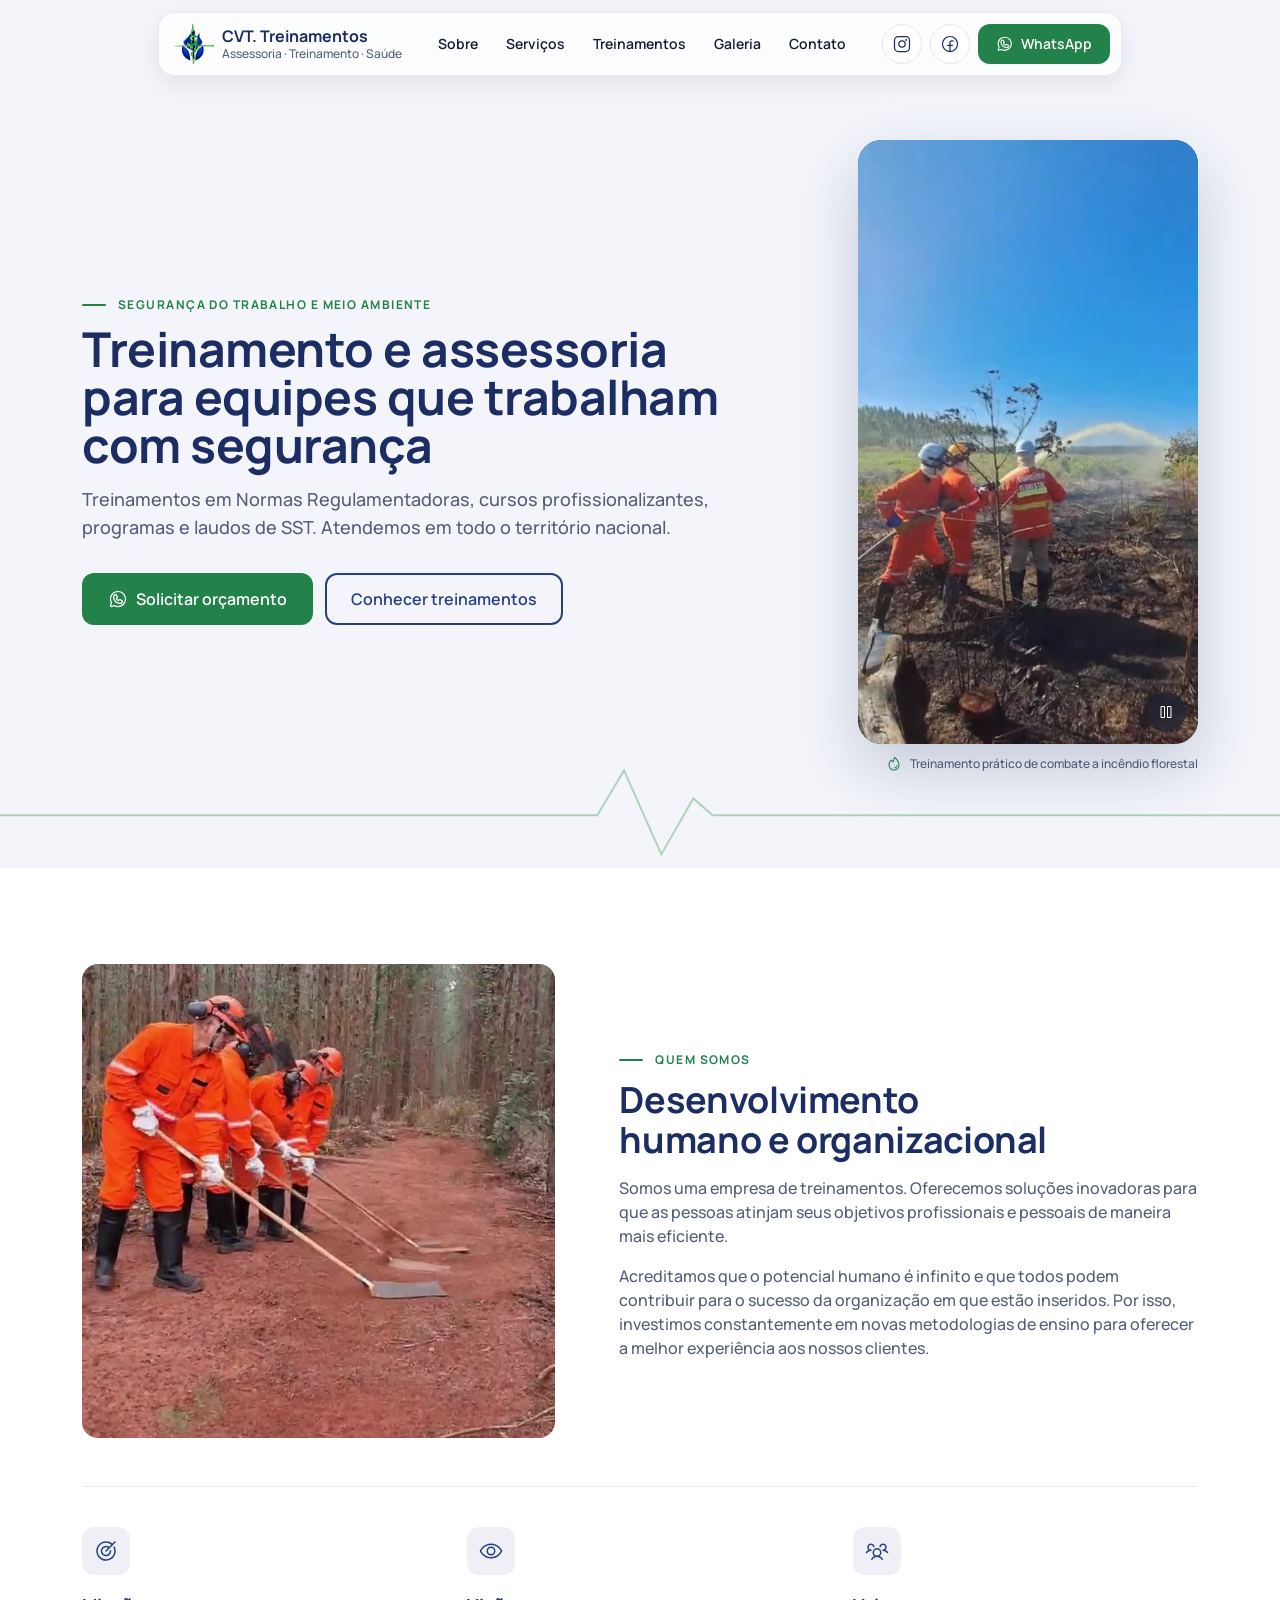
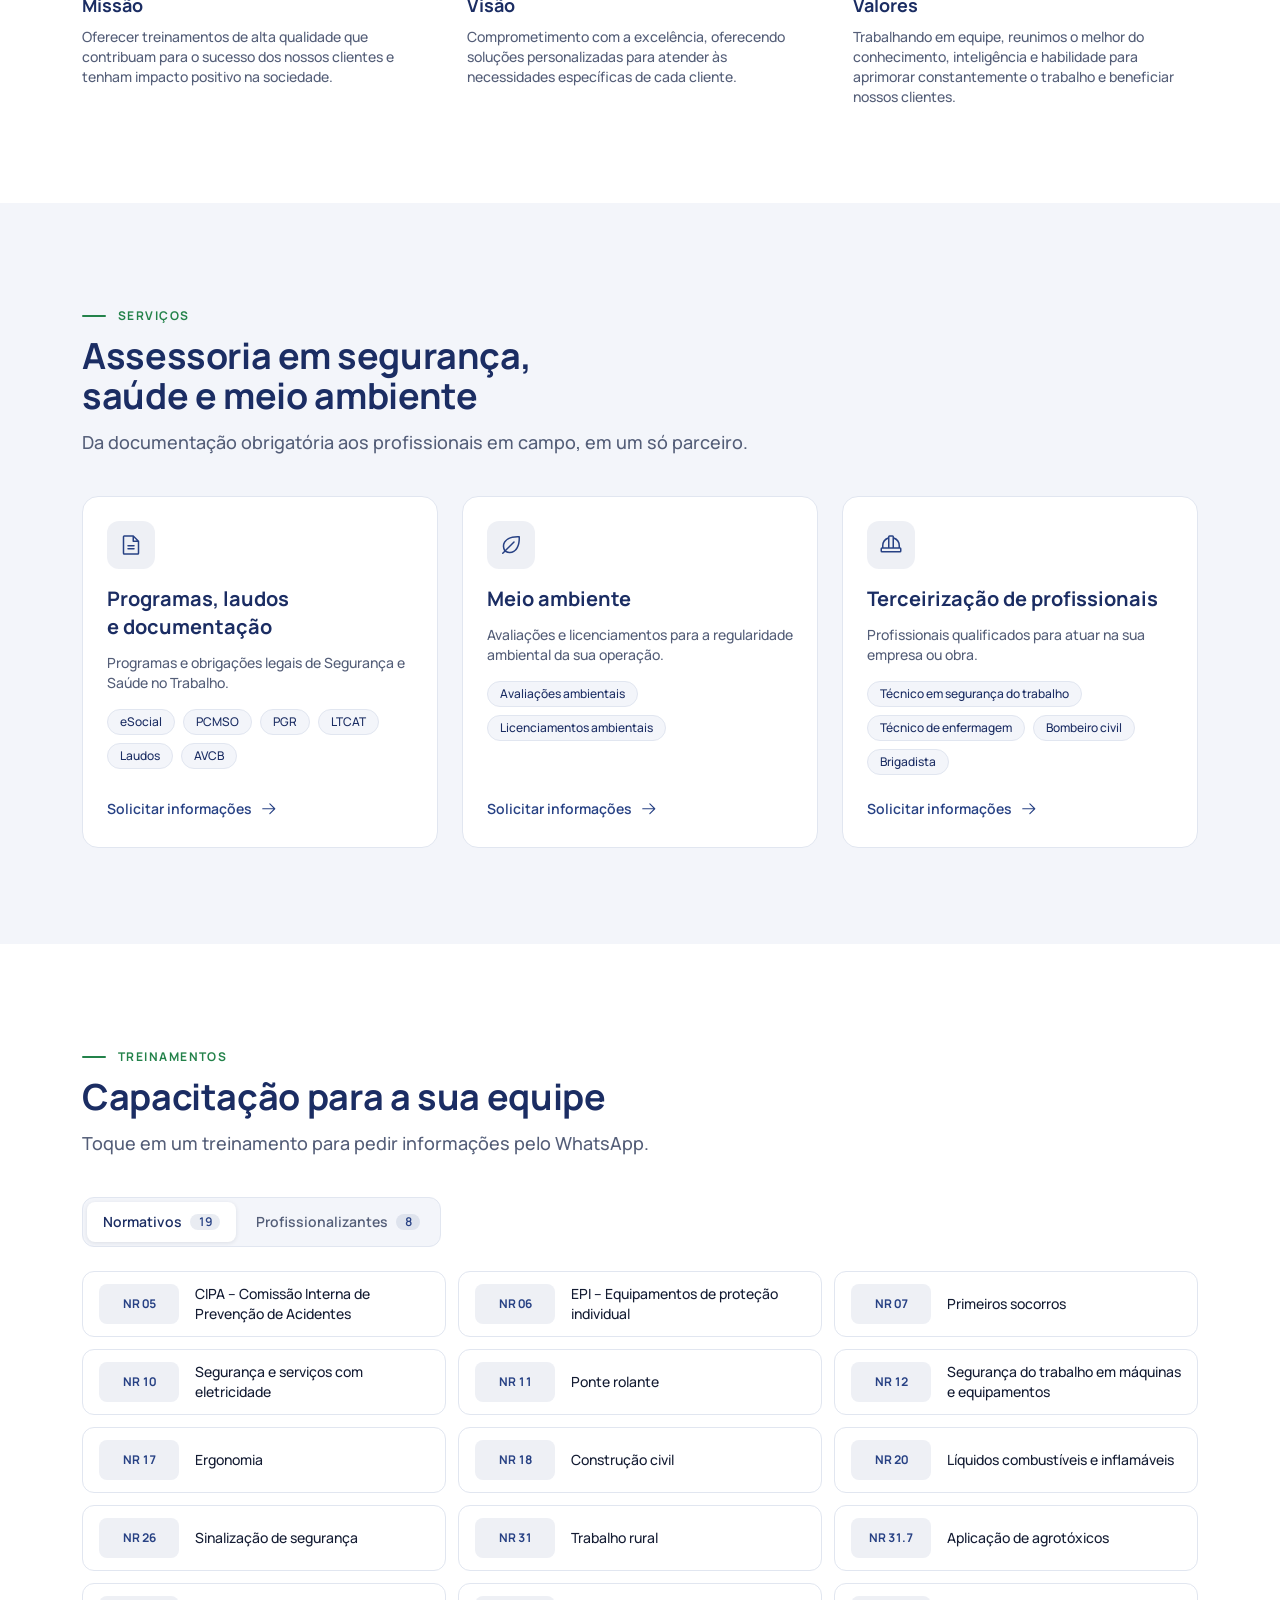
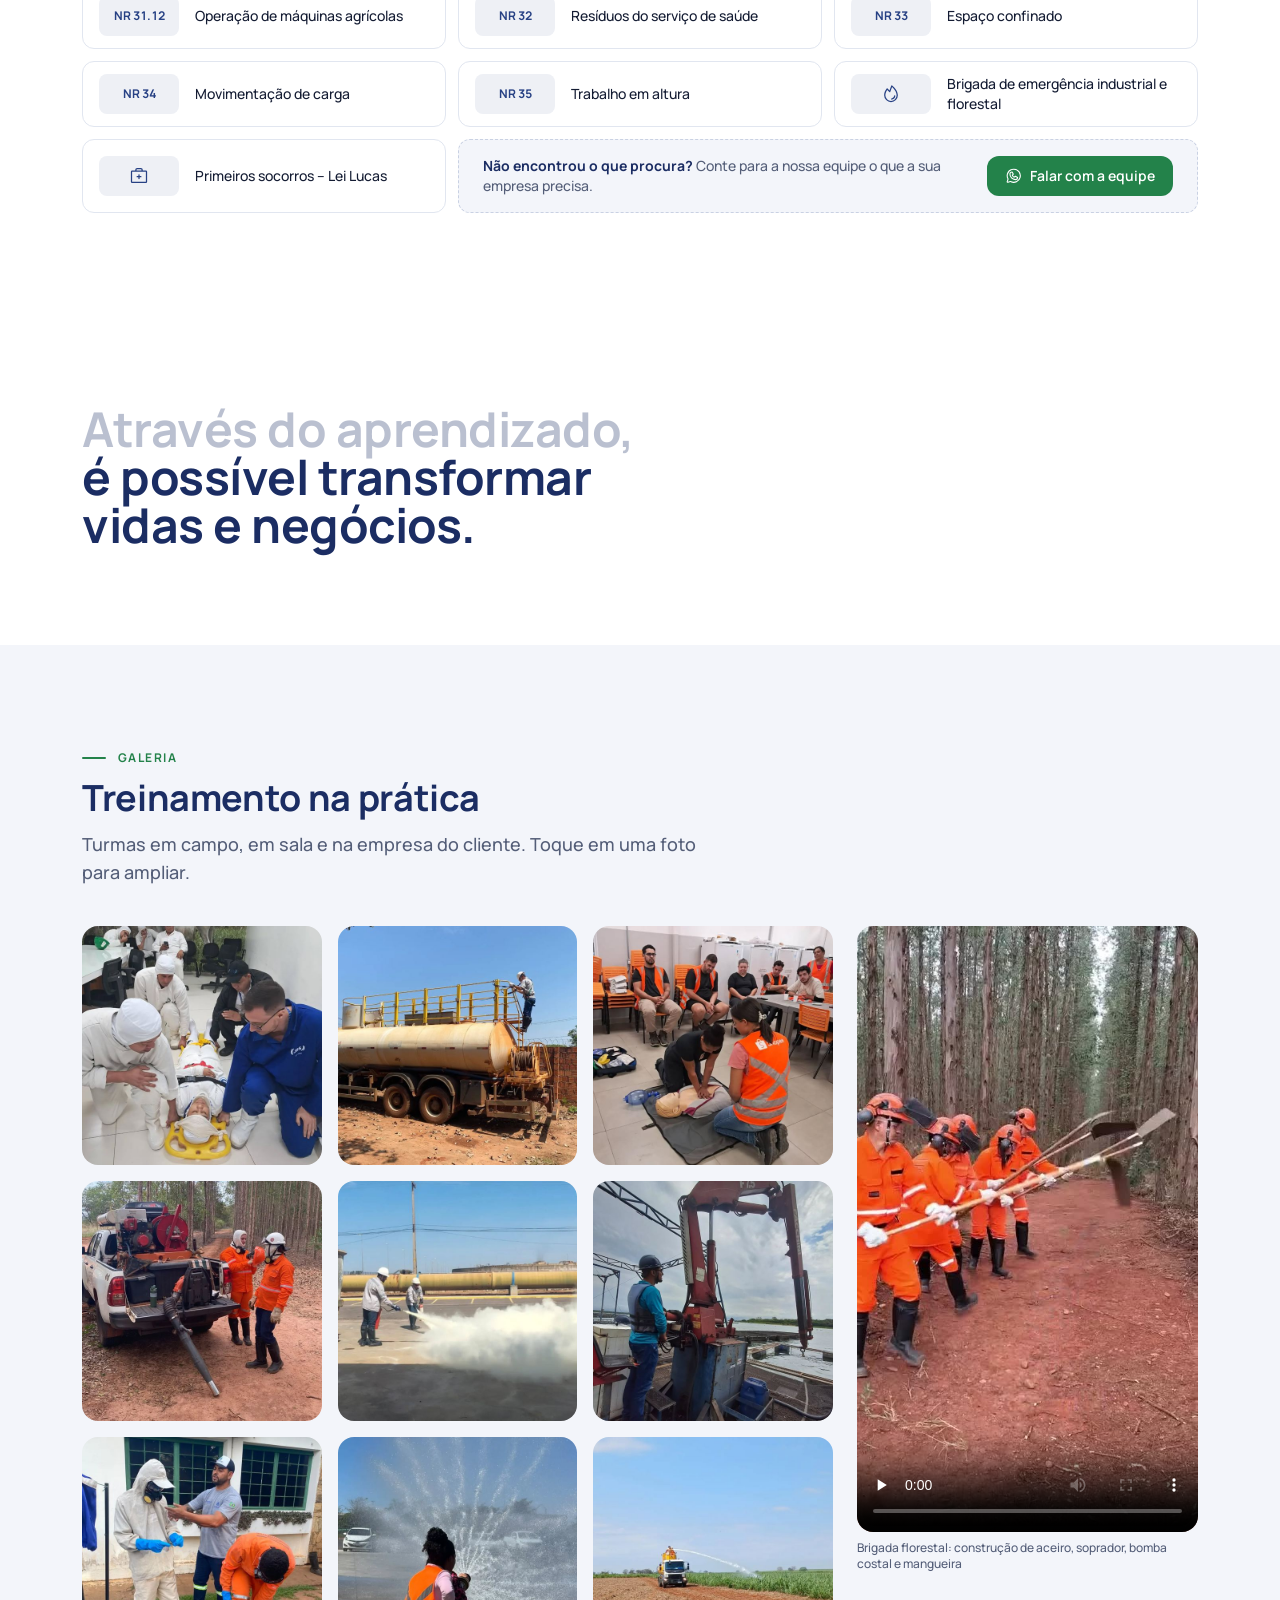
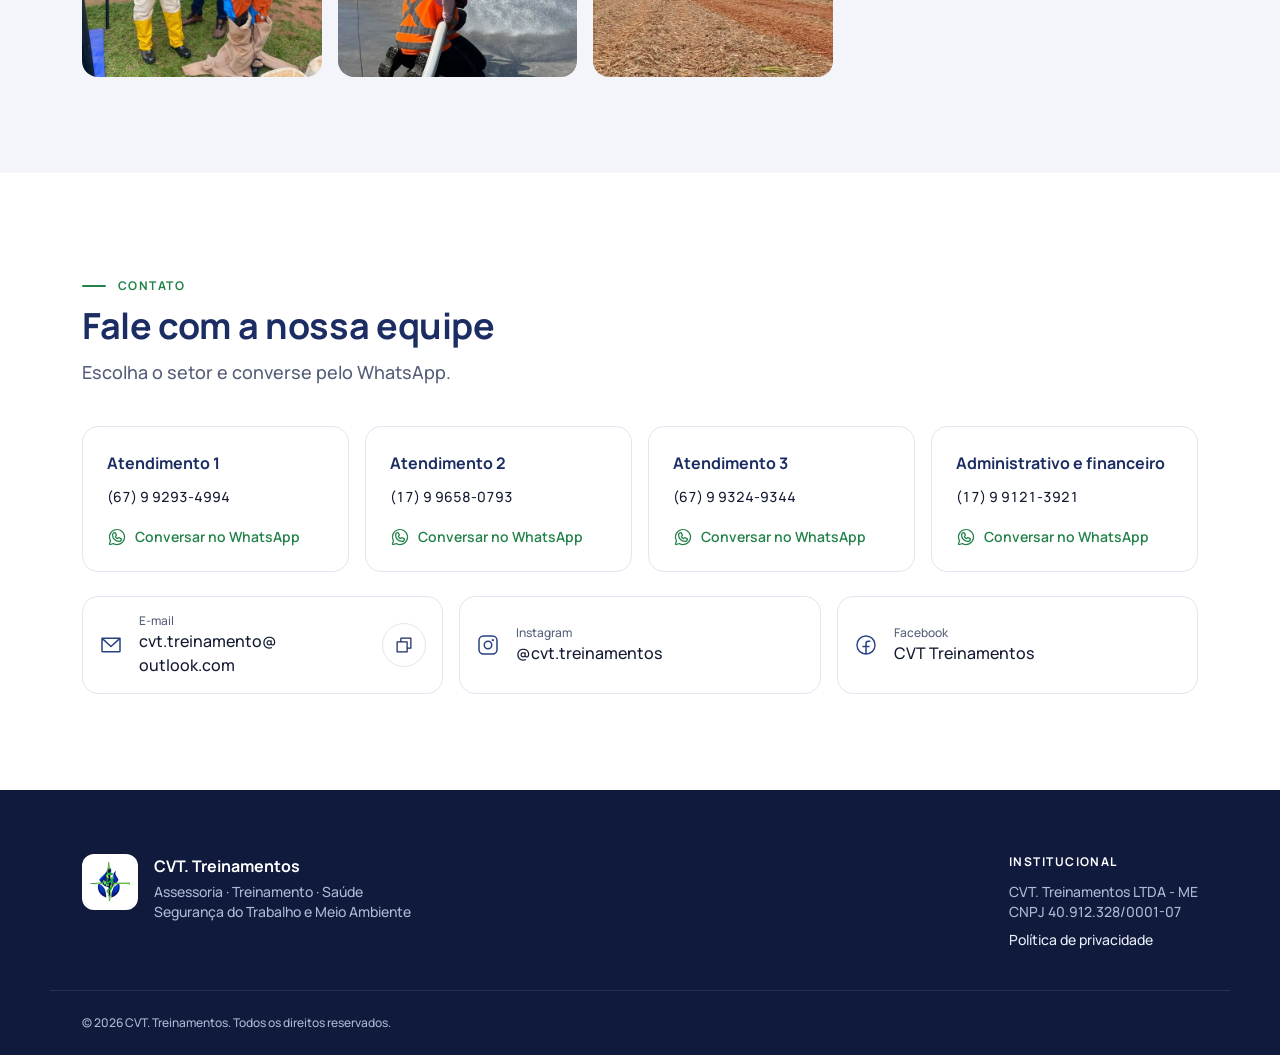
==== index.html @ 34be5477 "Fonte única: Manrope Segue a skill landing-page-design (uma fonte por site, da lista Geist, Manrope " ====
<!doctype html>
<html lang="pt-BR">
<head>
  <meta charset="utf-8">
  <meta name="viewport" content="width=device-width, initial-scale=1, viewport-fit=cover">
  <title>CVT Treinamentos | Treinamentos de NR e segurança do trabalho</title>
  <meta name="claude:viewport-fit-sides" content="cover">
  <meta name="description" content="CVT Treinamentos: assessoria, treinamento e saúde em Segurança do Trabalho e Meio Ambiente. Treinamentos normativos (NRs), cursos profissionalizantes e serviços técnicos, com atendimento em todo o território nacional.">
  <meta name="theme-color" content="#1B2D63">
  <link rel="canonical" href="https://brunoverteiro.github.io/cvt-treinamentos/">

  <!-- Compartilhamento em redes sociais -->
  <meta property="og:type" content="website">
  <meta property="og:locale" content="pt_BR">
  <meta property="og:site_name" content="CVT Treinamentos">
  <meta property="og:title" content="CVT Treinamentos | Segurança do Trabalho e Meio Ambiente">
  <meta property="og:description" content="Treinamentos normativos, cursos profissionalizantes e assessoria em SST e meio ambiente. Atendemos em todo o território nacional.">
  <meta property="og:image" content="https://brunoverteiro.github.io/cvt-treinamentos/assets/img/og-image.jpg">
  <meta property="og:url" content="https://brunoverteiro.github.io/cvt-treinamentos/">
  <meta name="twitter:card" content="summary_large_image">

  <link rel="icon" href="assets/img/favicon.ico" sizes="any">
  <link rel="icon" type="image/png" href="assets/img/favicon.png">
  <link rel="apple-touch-icon" href="assets/img/apple-touch-icon.png">

  <link rel="preconnect" href="https://fonts.googleapis.com">
  <link rel="preconnect" href="https://fonts.gstatic.com" crossorigin>
  <link rel="stylesheet" href="https://fonts.googleapis.com/css2?family=Manrope:wght@400..700&display=swap">
  <link rel="stylesheet" href="assets/css/style.css">

  <script type="application/ld+json">
  {
    "@context": "https://schema.org",
    "@type": "Organization",
    "name": "CVT. Treinamentos",
    "legalName": "CVT. Treinamentos LTDA - ME",
    "taxID": "40.912.328/0001-07",
    "email": "cvt.treinamento@outlook.com",
    "areaServed": "BR",
    "sameAs": ["https://www.instagram.com/cvt.treinamentos/", "https://www.facebook.com/profile.php?id=100077913902114", "https://linktr.ee/cvttreinamentos"]
  }
  </script>
</head>
<body>

<!-- Ícones (SVG sprite) -->
<svg width="0" height="0" style="position:absolute" aria-hidden="true">
  <defs>
    <symbol id="i-arrow" viewBox="0 0 256 256" fill="currentColor"><path d="M221.66,133.66l-72,72a8,8,0,0,1-11.32-11.32L196.69,136H40a8,8,0,0,1,0-16H196.69L138.34,61.66a8,8,0,0,1,11.32-11.32l72,72A8,8,0,0,1,221.66,133.66Z"/></symbol>
    <symbol id="i-bug" viewBox="0 0 256 256" fill="currentColor"><path d="M144,92a12,12,0,1,1,12,12A12,12,0,0,1,144,92ZM100,80a12,12,0,1,0,12,12A12,12,0,0,0,100,80Zm116,64A87.76,87.76,0,0,1,213,167l22.24,9.72A8,8,0,0,1,232,192a7.89,7.89,0,0,1-3.2-.67L207.38,182a88,88,0,0,1-158.76,0L27.2,191.33A7.89,7.89,0,0,1,24,192a8,8,0,0,1-3.2-15.33L43,167A87.76,87.76,0,0,1,40,144v-8H16a8,8,0,0,1,0-16H40v-8a87.76,87.76,0,0,1,3-23L20.8,79.33a8,8,0,1,1,6.4-14.66L48.62,74a88,88,0,0,1,158.76,0l21.42-9.36a8,8,0,0,1,6.4,14.66L213,89.05a87.76,87.76,0,0,1,3,23v8h24a8,8,0,0,1,0,16H216ZM56,120H200v-8a72,72,0,0,0-144,0Zm64,95.54V136H56v8A72.08,72.08,0,0,0,120,215.54ZM200,144v-8H136v79.54A72.08,72.08,0,0,0,200,144Z"/></symbol>
    <symbol id="i-close" viewBox="0 0 256 256" fill="currentColor"><path d="M205.66,194.34a8,8,0,0,1-11.32,11.32L128,139.31,61.66,205.66a8,8,0,0,1-11.32-11.32L116.69,128,50.34,61.66A8,8,0,0,1,61.66,50.34L128,116.69l66.34-66.35a8,8,0,0,1,11.32,11.32L139.31,128Z"/></symbol>
    <symbol id="i-copy" viewBox="0 0 256 256" fill="currentColor"><path d="M216,32H88a8,8,0,0,0-8,8V80H40a8,8,0,0,0-8,8V216a8,8,0,0,0,8,8H168a8,8,0,0,0,8-8V176h40a8,8,0,0,0,8-8V40A8,8,0,0,0,216,32ZM160,208H48V96H160Zm48-48H176V88a8,8,0,0,0-8-8H96V48H208Z"/></symbol>
    <symbol id="i-eye" viewBox="0 0 256 256" fill="currentColor"><path d="M247.31,124.76c-.35-.79-8.82-19.58-27.65-38.41C194.57,61.26,162.88,48,128,48S61.43,61.26,36.34,86.35C17.51,105.18,9,124,8.69,124.76a8,8,0,0,0,0,6.5c.35.79,8.82,19.57,27.65,38.4C61.43,194.74,93.12,208,128,208s66.57-13.26,91.66-38.34c18.83-18.83,27.3-37.61,27.65-38.4A8,8,0,0,0,247.31,124.76ZM128,192c-30.78,0-57.67-11.19-79.93-33.25A133.47,133.47,0,0,1,25,128,133.33,133.33,0,0,1,48.07,97.25C70.33,75.19,97.22,64,128,64s57.67,11.19,79.93,33.25A133.46,133.46,0,0,1,231.05,128C223.84,141.46,192.43,192,128,192Zm0-112a48,48,0,1,0,48,48A48.05,48.05,0,0,0,128,80Zm0,80a32,32,0,1,1,32-32A32,32,0,0,1,128,160Z"/></symbol>
    <symbol id="i-fb" viewBox="0 0 256 256" fill="currentColor"><path d="M128,24A104,104,0,1,0,232,128,104.11,104.11,0,0,0,128,24Zm8,191.63V152h24a8,8,0,0,0,0-16H136V112a16,16,0,0,1,16-16h16a8,8,0,0,0,0-16H152a32,32,0,0,0-32,32v24H96a8,8,0,0,0,0,16h24v63.63a88,88,0,1,1,16,0Z"/></symbol>
    <symbol id="i-file" viewBox="0 0 256 256" fill="currentColor"><path d="M213.66,82.34l-56-56A8,8,0,0,0,152,24H56A16,16,0,0,0,40,40V216a16,16,0,0,0,16,16H200a16,16,0,0,0,16-16V88A8,8,0,0,0,213.66,82.34ZM160,51.31,188.69,80H160ZM200,216H56V40h88V88a8,8,0,0,0,8,8h48V216Zm-32-80a8,8,0,0,1-8,8H96a8,8,0,0,1,0-16h64A8,8,0,0,1,168,136Zm0,32a8,8,0,0,1-8,8H96a8,8,0,0,1,0-16h64A8,8,0,0,1,168,168Z"/></symbol>
    <symbol id="i-firstaid" viewBox="0 0 256 256" fill="currentColor"><path d="M216,56H176V48a24,24,0,0,0-24-24H104A24,24,0,0,0,80,48v8H40A16,16,0,0,0,24,72V200a16,16,0,0,0,16,16H216a16,16,0,0,0,16-16V72A16,16,0,0,0,216,56ZM96,48a8,8,0,0,1,8-8h48a8,8,0,0,1,8,8v8H96ZM216,200H40V72H216V200Zm-56-64a8,8,0,0,1-8,8H136v16a8,8,0,0,1-16,0V144H104a8,8,0,0,1,0-16h16V112a8,8,0,0,1,16,0v16h16A8,8,0,0,1,160,136Z"/></symbol>
    <symbol id="i-flame" viewBox="0 0 256 256" fill="currentColor"><path d="M183.89,153.34a57.6,57.6,0,0,1-46.56,46.55A8.75,8.75,0,0,1,136,200a8,8,0,0,1-1.32-15.89c16.57-2.79,30.63-16.85,33.44-33.45a8,8,0,0,1,15.78,2.68ZM216,144a88,88,0,0,1-176,0c0-27.92,11-56.47,32.66-84.85a8,8,0,0,1,11.93-.89l24.12,23.41,22-60.41a8,8,0,0,1,12.63-3.41C165.21,36,216,84.55,216,144Zm-16,0c0-46.09-35.79-85.92-58.21-106.33L119.52,98.74a8,8,0,0,1-13.09,3L80.06,76.16C64.09,99.21,56,122,56,144a72,72,0,0,0,144,0Z"/></symbol>
    <symbol id="i-flask" viewBox="0 0 256 256" fill="currentColor"><path d="M221.69,199.77,160,96.92V40h8a8,8,0,0,0,0-16H88a8,8,0,0,0,0,16h8V96.92L34.31,199.77A16,16,0,0,0,48,224H208a16,16,0,0,0,13.72-24.23ZM110.86,103.25A7.93,7.93,0,0,0,112,99.14V40h32V99.14a7.93,7.93,0,0,0,1.14,4.11L183.36,167c-12,2.37-29.07,1.37-51.75-10.11-15.91-8.05-31.05-12.32-45.22-12.81ZM48,208l28.54-47.58c14.25-1.74,30.31,1.85,47.82,10.72,19,9.61,35,12.88,48,12.88a69.89,69.89,0,0,0,19.55-2.7L208,208Z"/></symbol>
    <symbol id="i-helmet" viewBox="0 0 256 256" fill="currentColor"><path d="M224,152V136a96.37,96.37,0,0,0-64-90.51V40a16,16,0,0,0-16-16H112A16,16,0,0,0,96,40v5.49A96.37,96.37,0,0,0,32,136v16a16,16,0,0,0-16,16v24a16,16,0,0,0,16,16H224a16,16,0,0,0,16-16V168A16,16,0,0,0,224,152Zm-16-16v16H160V62.67A80.36,80.36,0,0,1,208,136ZM144,40V152H112V40ZM48,136A80.36,80.36,0,0,1,96,62.67V152H48Zm176,56H32V168H224v24Z"/></symbol>
    <symbol id="i-insta" viewBox="0 0 256 256" fill="currentColor"><path d="M128,80a48,48,0,1,0,48,48A48.05,48.05,0,0,0,128,80Zm0,80a32,32,0,1,1,32-32A32,32,0,0,1,128,160ZM176,24H80A56.06,56.06,0,0,0,24,80v96a56.06,56.06,0,0,0,56,56h96a56.06,56.06,0,0,0,56-56V80A56.06,56.06,0,0,0,176,24Zm40,152a40,40,0,0,1-40,40H80a40,40,0,0,1-40-40V80A40,40,0,0,1,80,40h96a40,40,0,0,1,40,40ZM192,76a12,12,0,1,1-12-12A12,12,0,0,1,192,76Z"/></symbol>
    <symbol id="i-leaf" viewBox="0 0 256 256" fill="currentColor"><path d="M223.45,40.07a8,8,0,0,0-7.52-7.52C139.8,28.08,78.82,51,52.82,94a87.09,87.09,0,0,0-12.76,49c.57,15.92,5.21,32,13.79,47.85l-19.51,19.5a8,8,0,0,0,11.32,11.32l19.5-19.51C81,210.73,97.09,215.37,113,215.94q1.67.06,3.33.06A86.93,86.93,0,0,0,162,203.18C205,177.18,227.93,116.21,223.45,40.07ZM153.75,189.5c-22.75,13.78-49.68,14-76.71.77l88.63-88.62a8,8,0,0,0-11.32-11.32L65.73,179c-13.19-27-13-54,.77-76.71,22.09-36.47,74.6-56.44,141.31-54.06C210.2,114.89,190.22,167.41,153.75,189.5Z"/></symbol>
    <symbol id="i-mail" viewBox="0 0 256 256" fill="currentColor"><path d="M224,48H32a8,8,0,0,0-8,8V192a16,16,0,0,0,16,16H216a16,16,0,0,0,16-16V56A8,8,0,0,0,224,48ZM203.43,64,128,133.15,52.57,64ZM216,192H40V74.19l82.59,75.71a8,8,0,0,0,10.82,0L216,74.19V192Z"/></symbol>
    <symbol id="i-pause" viewBox="0 0 256 256" fill="currentColor"><path d="M200,32H160a16,16,0,0,0-16,16V208a16,16,0,0,0,16,16h40a16,16,0,0,0,16-16V48A16,16,0,0,0,200,32Zm0,176H160V48h40ZM96,32H56A16,16,0,0,0,40,48V208a16,16,0,0,0,16,16H96a16,16,0,0,0,16-16V48A16,16,0,0,0,96,32Zm0,176H56V48H96Z"/></symbol>
    <symbol id="i-play" viewBox="0 0 256 256" fill="currentColor"><path d="M232.4,114.49,88.32,26.35a16,16,0,0,0-16.2-.3A15.86,15.86,0,0,0,64,39.87V216.13A15.94,15.94,0,0,0,80,232a16.07,16.07,0,0,0,8.36-2.35L232.4,141.51a15.81,15.81,0,0,0,0-27ZM80,215.94V40l143.83,88Z"/></symbol>
    <symbol id="i-shield" viewBox="0 0 256 256" fill="currentColor"><path d="M208,40H48A16,16,0,0,0,32,56v56c0,52.72,25.52,84.67,46.93,102.19,23.06,18.86,46,25.26,47,25.53a8,8,0,0,0,4.2,0c1-.27,23.91-6.67,47-25.53C198.48,196.67,224,164.72,224,112V56A16,16,0,0,0,208,40Zm0,72c0,37.07-13.66,67.16-40.6,89.42A129.3,129.3,0,0,1,128,223.62a128.25,128.25,0,0,1-38.92-21.81C61.82,179.51,48,149.3,48,112l0-56,160,0ZM82.34,141.66a8,8,0,0,1,11.32-11.32L112,148.69l50.34-50.35a8,8,0,0,1,11.32,11.32l-56,56a8,8,0,0,1-11.32,0Z"/></symbol>
    <symbol id="i-steering" viewBox="0 0 256 256" fill="currentColor"><path d="M128,152a12,12,0,1,1,12-12A12,12,0,0,1,128,152Zm104-24A104,104,0,1,1,128,24,104.11,104.11,0,0,1,232,128ZM40,128v.33a135.93,135.93,0,0,1,176,0V128a88,88,0,0,0-176,0Zm67.5,85.58L90.45,168H49.63A88.35,88.35,0,0,0,107.5,213.58ZM128,216c.83,0,1.66,0,2.49,0l20.07-53.57a16.07,16.07,0,0,1,15-10.39h47.12c.38-1.31.72-2.64,1-4a120,120,0,0,0-171.4,0c.31,1.34.65,2.67,1,4H90.45a16.08,16.08,0,0,1,15,10.4l20,53.56C126.31,216,127.15,216,128,216Zm78.37-48H165.55l-17.09,45.59A88.34,88.34,0,0,0,206.37,168Z"/></symbol>
    <symbol id="i-target" viewBox="0 0 256 256" fill="currentColor"><path d="M221.87,83.16A104.1,104.1,0,1,1,195.67,49l22.67-22.68a8,8,0,0,1,11.32,11.32l-96,96a8,8,0,0,1-11.32-11.32l27.72-27.72a40,40,0,1,0,17.87,31.09,8,8,0,1,1,16-.9,56,56,0,1,1-22.38-41.65L184.3,60.39a87.88,87.88,0,1,0,23.13,29.67,8,8,0,0,1,14.44-6.9Z"/></symbol>
    <symbol id="i-users" viewBox="0 0 256 256" fill="currentColor"><path d="M244.8,150.4a8,8,0,0,1-11.2-1.6A51.6,51.6,0,0,0,192,128a8,8,0,0,1-7.37-4.89,8,8,0,0,1,0-6.22A8,8,0,0,1,192,112a24,24,0,1,0-23.24-30,8,8,0,1,1-15.5-4A40,40,0,1,1,219,117.51a67.94,67.94,0,0,1,27.43,21.68A8,8,0,0,1,244.8,150.4ZM190.92,212a8,8,0,1,1-13.84,8,57,57,0,0,0-98.16,0,8,8,0,1,1-13.84-8,72.06,72.06,0,0,1,33.74-29.92,48,48,0,1,1,58.36,0A72.06,72.06,0,0,1,190.92,212ZM128,176a32,32,0,1,0-32-32A32,32,0,0,0,128,176ZM72,120a8,8,0,0,0-8-8A24,24,0,1,1,87.24,82a8,8,0,1,0,15.5-4A40,40,0,1,0,37,117.51,67.94,67.94,0,0,0,9.6,139.19a8,8,0,1,0,12.8,9.61A51.6,51.6,0,0,1,64,128,8,8,0,0,0,72,120Z"/></symbol>
    <symbol id="i-wa" viewBox="0 0 256 256" fill="currentColor"><path d="M187.58,144.84l-32-16a8,8,0,0,0-8,.5l-14.69,9.8a40.55,40.55,0,0,1-16-16l9.8-14.69a8,8,0,0,0,.5-8l-16-32A8,8,0,0,0,104,64a40,40,0,0,0-40,40,88.1,88.1,0,0,0,88,88,40,40,0,0,0,40-40A8,8,0,0,0,187.58,144.84ZM152,176a72.08,72.08,0,0,1-72-72A24,24,0,0,1,99.29,80.46l11.48,23L101,118a8,8,0,0,0-.73,7.51,56.47,56.47,0,0,0,30.15,30.15A8,8,0,0,0,138,155l14.61-9.74,23,11.48A24,24,0,0,1,152,176ZM128,24A104,104,0,0,0,36.18,176.88L24.83,210.93a16,16,0,0,0,20.24,20.24l34.05-11.35A104,104,0,1,0,128,24Zm0,192a87.87,87.87,0,0,1-44.06-11.81,8,8,0,0,0-6.54-.67L40,216,52.47,178.6a8,8,0,0,0-.66-6.54A88,88,0,1,1,128,216Z"/></symbol>
  </defs>
</svg>

<a class="skip-link" href="#conteudo">Pular para o conteúdo</a>

<!-- ============ CABEÇALHO ============ -->
<header class="site-header" id="topo">
  <div class="header-inner">
    <a class="brand" href="#topo" aria-label="CVT Treinamentos, voltar ao início">
      <img src="assets/img/logo-simbolo.png" alt="" width="40" height="39">
      <span class="brand-text">
        <strong>CVT. Treinamentos</strong>
        <small>Assessoria · Treinamento · Saúde</small>
      </span>
    </a>

    <nav class="main-nav" id="menu" aria-label="Navegação principal">
      <ul>
        <li style="--i:0"><a href="#sobre">Sobre</a></li>
        <li style="--i:1"><a href="#servicos">Serviços</a></li>
        <li style="--i:2"><a href="#treinamentos">Treinamentos</a></li>
        <li style="--i:3"><a href="#galeria">Galeria</a></li>
        <li style="--i:4"><a href="#contato">Contato</a></li>
      </ul>
      <div class="social social-menu" style="--i:5">
        <a class="social-pill" href="https://www.instagram.com/cvt.treinamentos/" target="_blank" rel="noopener" data-social="instagram"><svg class="ico" aria-hidden="true"><use href="#i-insta"/></svg>Instagram</a>
        <a class="social-pill" href="#" target="_blank" rel="noopener" data-social="facebook" hidden><svg class="ico" aria-hidden="true"><use href="#i-fb"/></svg>Facebook</a>
      </div>
    </nav>

    <div class="header-actions">
      <div class="social social-header">
        <a class="social-btn" href="https://www.instagram.com/cvt.treinamentos/" target="_blank" rel="noopener" data-social="instagram" aria-label="Instagram da CVT Treinamentos"><svg class="ico" aria-hidden="true"><use href="#i-insta"/></svg></a>
        <a class="social-btn" href="#" target="_blank" rel="noopener" data-social="facebook" aria-label="Facebook da CVT Treinamentos" hidden><svg class="ico" aria-hidden="true"><use href="#i-fb"/></svg></a>
      </div>
      <button class="btn btn-wa btn-sm" type="button" data-wa-open>
        <svg class="ico" aria-hidden="true"><use href="#i-wa"/></svg>
        <span class="hide-xs">WhatsApp</span>
      </button>
      <button class="menu-toggle" type="button" aria-controls="menu" aria-expanded="false" aria-label="Abrir menu">
        <span class="bar"></span><span class="bar"></span>
      </button>
    </div>
  </div>
</header>

<main id="conteudo">

  <!-- ============ HERO ============ -->
  <section class="hero" id="inicio" aria-labelledby="hero-title">
    <svg class="hero-pulse" viewBox="0 0 1200 200" preserveAspectRatio="none" aria-hidden="true">
      <path d="M0 120 H520 L560 120 L585 40 L620 190 L650 90 L668 120 H1200"/>
    </svg>
    <div class="wrap hero-grid">
      <div class="hero-copy">
        <p class="eyebrow">Segurança do Trabalho e Meio Ambiente</p>
        <h1 id="hero-title">Treinamento e assessoria<br class="br-md"> para equipes que trabalham<br class="br-md"> com segurança</h1>
        <p class="lead">Treinamentos em Normas Regulamentadoras, cursos profissionalizantes, programas e laudos de SST. Atendemos em todo o território nacional.</p>
        <div class="hero-ctas">
          <button class="btn btn-wa btn-lg" type="button" data-wa-open>
            <svg class="ico" aria-hidden="true"><use href="#i-wa"/></svg>
            Solicitar orçamento
          </button>
          <a class="btn btn-ghost btn-lg" href="#treinamentos">Conhecer treinamentos</a>
        </div>
      </div>

      <figure class="hero-media">
        <div class="video-frame">
          <video id="hero-video" src="assets/video/hero-loop.mp4" poster="assets/img/video-poster.jpg"
                 muted loop playsinline autoplay preload="metadata"
                 aria-label="Trecho de treinamento prático de combate a incêndio florestal"></video>
          <button class="video-toggle" type="button" aria-label="Pausar vídeo" data-state="playing">
            <svg class="ico ico-pause" aria-hidden="true"><use href="#i-pause"/></svg>
            <svg class="ico ico-play" aria-hidden="true"><use href="#i-play"/></svg>
          </button>
        </div>
        <figcaption><svg class="ico" aria-hidden="true"><use href="#i-flame"/></svg>Treinamento prático de combate a incêndio florestal</figcaption>
      </figure>
    </div>
  </section>

  <!-- ============ SOBRE ============ -->
  <section class="section" id="sobre" aria-labelledby="sobre-title">
    <div class="wrap">
      <div class="about-grid">
        <div class="about-photo reveal">
          <img src="assets/img/sobre-brigada.jpg" alt="Brigadistas de macacão laranja construindo aceiro com ferramentas manuais em área de eucalipto" width="720" height="1280" loading="lazy">
        </div>
        <div class="about-copy reveal">
          <p class="eyebrow">Quem somos</p>
          <h2 id="sobre-title">Desenvolvimento humano e organizacional</h2>
          <p>Somos uma empresa de treinamentos. Oferecemos soluções inovadoras para que as pessoas atinjam seus objetivos profissionais e pessoais de maneira mais eficiente.</p>
          <p>Acreditamos que o potencial humano é infinito e que todos podem contribuir para o sucesso da organização em que estão inseridos. Por isso, investimos constantemente em novas metodologias de ensino para oferecer a melhor experiência aos nossos clientes.</p>
        </div>
      </div>

      <div class="mvv">
        <article class="mvv-item reveal">
          <span class="icon-badge"><svg class="ico" aria-hidden="true"><use href="#i-target"/></svg></span>
          <h3>Missão</h3>
          <p>Oferecer treinamentos de alta qualidade que contribuam para o sucesso dos nossos clientes e tenham impacto positivo na sociedade.</p>
        </article>
        <article class="mvv-item reveal">
          <span class="icon-badge"><svg class="ico" aria-hidden="true"><use href="#i-eye"/></svg></span>
          <h3>Visão</h3>
          <p>Comprometimento com a excelência, oferecendo soluções personalizadas para atender às necessidades específicas de cada cliente.</p>
        </article>
        <article class="mvv-item reveal">
          <span class="icon-badge"><svg class="ico" aria-hidden="true"><use href="#i-users"/></svg></span>
          <h3>Valores</h3>
          <p>Trabalhando em equipe, reunimos o melhor do conhecimento, inteligência e habilidade para aprimorar constantemente o trabalho e beneficiar nossos clientes.</p>
        </article>
      </div>
    </div>
  </section>

  <!-- ============ SERVIÇOS ============ -->
  <section class="section section-alt" id="servicos" aria-labelledby="servicos-title">
    <div class="wrap">
      <header class="section-head">
        <p class="eyebrow">Serviços</p>
        <h2 id="servicos-title">Assessoria em segurança, saúde e meio ambiente</h2>
        <p>Da documentação obrigatória aos profissionais em campo, em um só parceiro.</p>
      </header>

      <div class="services">
        <article class="service reveal">
          <span class="icon-badge"><svg class="ico" aria-hidden="true"><use href="#i-file"/></svg></span>
          <h3>Programas, laudos e documentação</h3>
          <p>Programas e obrigações legais de Segurança e Saúde no Trabalho.</p>
          <ul class="tags">
            <li>eSocial</li><li>PCMSO</li><li>PGR</li><li>LTCAT</li><li>Laudos</li><li>AVCB</li>
          </ul>
          <button class="link-btn" type="button" data-wa-open data-subject="Programas, laudos e documentação (eSocial, PCMSO, PGR, LTCAT, laudos, AVCB)">
            Solicitar informações <svg class="ico" aria-hidden="true"><use href="#i-arrow"/></svg>
          </button>
        </article>

        <article class="service reveal">
          <span class="icon-badge"><svg class="ico" aria-hidden="true"><use href="#i-leaf"/></svg></span>
          <h3>Meio ambiente</h3>
          <p>Avaliações e licenciamentos para a regularidade ambiental da sua operação.</p>
          <ul class="tags">
            <li>Avaliações ambientais</li><li>Licenciamentos ambientais</li>
          </ul>
          <button class="link-btn" type="button" data-wa-open data-subject="Avaliações e licenciamentos ambientais">
            Solicitar informações <svg class="ico" aria-hidden="true"><use href="#i-arrow"/></svg>
          </button>
        </article>

        <article class="service reveal">
          <span class="icon-badge"><svg class="ico" aria-hidden="true"><use href="#i-helmet"/></svg></span>
          <h3>Terceirização de profissionais</h3>
          <p>Profissionais qualificados para atuar na sua empresa ou obra.</p>
          <ul class="tags">
            <li>Técnico em segurança do trabalho</li><li>Técnico de enfermagem</li><li>Bombeiro civil</li><li>Brigadista</li>
          </ul>
          <button class="link-btn" type="button" data-wa-open data-subject="Terceirização de profissionais">
            Solicitar informações <svg class="ico" aria-hidden="true"><use href="#i-arrow"/></svg>
          </button>
        </article>
      </div>
    </div>
  </section>

  <!-- ============ TREINAMENTOS ============ -->
  <section class="section" id="treinamentos" aria-labelledby="treinamentos-title">
    <div class="wrap">
      <header class="section-head">
        <p class="eyebrow">Treinamentos</p>
        <h2 id="treinamentos-title">Capacitação para a sua equipe</h2>
        <p>Toque em um treinamento para pedir informações pelo WhatsApp.</p>
      </header>

      <div class="tabs" role="tablist" aria-label="Categorias de treinamento">
        <button class="tab" role="tab" id="tab-nr" aria-controls="painel-nr" aria-selected="true">Normativos <span class="count">19</span></button>
        <button class="tab" role="tab" id="tab-prof" aria-controls="painel-prof" aria-selected="false" tabindex="-1">Profissionalizantes <span class="count">8</span></button>
      </div>

      <div class="tab-panel" id="painel-nr" role="tabpanel" aria-labelledby="tab-nr">
        <h3 class="sr-only">Treinamentos normativos</h3>
        <ul class="course-grid">
          <li><button class="course" type="button" data-wa-open data-title="NR 05 – CIPA – Comissão Interna de Prevenção de Acidentes" data-desc="Capacitação dos membros da CIPA para identificar riscos, investigar acidentes e promover a prevenção no ambiente de trabalho." data-subject="NR 05 – CIPA"><span class="code">NR 05</span><span class="name">CIPA – Comissão Interna de Prevenção de Acidentes</span></button></li>
          <li><button class="course" type="button" data-wa-open data-title="NR 06 – EPI – Equipamentos de proteção individual" data-desc="Seleção, uso correto, conservação e guarda dos equipamentos de proteção individual." data-subject="NR 06 – EPI"><span class="code">NR 06</span><span class="name">EPI – Equipamentos de proteção individual</span></button></li>
          <li><button class="course" type="button" data-wa-open data-title="NR 07 – Primeiros socorros" data-desc="Atendimento inicial a vítimas de acidentes e mal súbito até a chegada do socorro especializado." data-subject="NR 07 – Primeiros socorros"><span class="code">NR 07</span><span class="name">Primeiros socorros</span></button></li>
          <li><button class="course" type="button" data-wa-open data-title="NR 10 – Segurança e serviços com eletricidade" data-desc="Riscos elétricos, medidas de controle e procedimentos seguros para quem atua em instalações e serviços com eletricidade." data-subject="NR 10 – Segurança em eletricidade"><span class="code">NR 10</span><span class="name">Segurança e serviços com eletricidade</span></button></li>
          <li><button class="course" type="button" data-wa-open data-title="NR 11 – Ponte rolante" data-desc="Operação segura de pontes rolantes na movimentação e no transporte de materiais." data-subject="NR 11 – Ponte rolante"><span class="code">NR 11</span><span class="name">Ponte rolante</span></button></li>
          <li><button class="course" type="button" data-wa-open data-title="NR 12 – Segurança do trabalho em máquinas e equipamentos" data-desc="Operação segura de máquinas e equipamentos: proteções, dispositivos de parada e procedimentos de trabalho." data-subject="NR 12 – Máquinas e equipamentos"><span class="code">NR 12</span><span class="name">Segurança do trabalho em máquinas e equipamentos</span></button></li>
          <li><button class="course" type="button" data-wa-open data-title="NR 17 – Ergonomia" data-desc="Adequação das condições de trabalho ao trabalhador: postura, levantamento de cargas e organização das atividades." data-subject="NR 17 – Ergonomia"><span class="code">NR 17</span><span class="name">Ergonomia</span></button></li>
          <li><button class="course" type="button" data-wa-open data-title="NR 18 – Construção civil" data-desc="Prevenção de acidentes nas atividades da construção, do canteiro de obras à execução dos serviços." data-subject="NR 18 – Construção civil"><span class="code">NR 18</span><span class="name">Construção civil</span></button></li>
          <li><button class="course" type="button" data-wa-open data-title="NR 20 – Líquidos combustíveis e inflamáveis" data-desc="Armazenamento, manuseio e transporte seguros de líquidos combustíveis e inflamáveis." data-subject="NR 20 – Líquidos combustíveis e inflamáveis"><span class="code">NR 20</span><span class="name">Líquidos combustíveis e inflamáveis</span></button></li>
          <li><button class="course" type="button" data-wa-open data-title="NR 26 – Sinalização de segurança" data-desc="Cores, símbolos e rotulagem usados para identificar riscos e orientar a segurança no local de trabalho." data-subject="NR 26 – Sinalização de segurança"><span class="code">NR 26</span><span class="name">Sinalização de segurança</span></button></li>
          <li><button class="course" type="button" data-wa-open data-title="NR 31 – Trabalho rural" data-desc="Segurança e saúde no trabalho na agricultura, pecuária, silvicultura, exploração florestal e aquicultura." data-subject="NR 31 – Trabalho rural"><span class="code">NR 31</span><span class="name">Trabalho rural</span></button></li>
          <li><button class="course" type="button" data-wa-open data-title="NR 31.7 – Aplicação de agrotóxicos" data-desc="Preparo e aplicação seguros de agrotóxicos, com uso correto de EPIs e descarte adequado de embalagens." data-subject="NR 31.7 – Aplicação de agrotóxicos"><span class="code">NR 31.7</span><span class="name">Aplicação de agrotóxicos</span></button></li>
          <li><button class="course" type="button" data-wa-open data-title="NR 31.12 – Operação de máquinas agrícolas" data-desc="Operação segura de máquinas, equipamentos e implementos agrícolas." data-subject="NR 31.12 – Operação de máquinas agrícolas"><span class="code">NR 31.12</span><span class="name">Operação de máquinas agrícolas</span></button></li>
          <li><button class="course" type="button" data-wa-open data-title="NR 32 – Resíduos do serviço de saúde" data-desc="Segregação, acondicionamento e descarte seguros dos resíduos gerados em serviços de saúde." data-subject="NR 32 – Resíduos do serviço de saúde"><span class="code">NR 32</span><span class="name">Resíduos do serviço de saúde</span></button></li>
          <li><button class="course" type="button" data-wa-open data-title="NR 33 – Espaço confinado" data-desc="Reconhecimento de riscos, entrada e trabalho seguros em espaços confinados, para trabalhadores e vigias." data-subject="NR 33 – Espaço confinado"><span class="code">NR 33</span><span class="name">Espaço confinado</span></button></li>
          <li><button class="course" type="button" data-wa-open data-title="NR 34 – Movimentação de carga" data-desc="Planejamento e execução seguros de içamento e movimentação de cargas." data-subject="NR 34 – Movimentação de carga"><span class="code">NR 34</span><span class="name">Movimentação de carga</span></button></li>
          <li><button class="course" type="button" data-wa-open data-title="NR 35 – Trabalho em altura" data-desc="Planejamento e execução de atividades acima de 2 metros do nível inferior, com sistemas de proteção contra quedas." data-subject="NR 35 – Trabalho em altura"><span class="code">NR 35</span><span class="name">Trabalho em altura</span></button></li>
          <li><button class="course" type="button" data-wa-open data-title="Brigada de emergência industrial e florestal" data-desc="Prevenção e combate a princípios de incêndio, abandono de área e primeiros socorros em ambientes industriais e florestais." data-subject="Brigada de emergência industrial e florestal"><span class="code code-icon"><svg class="ico" aria-hidden="true"><use href="#i-flame"/></svg></span><span class="name">Brigada de emergência industrial e florestal</span></button></li>
          <li><button class="course" type="button" data-wa-open data-title="Primeiros socorros – Lei Lucas" data-desc="Primeiros socorros para professores e funcionários de escolas e espaços de recreação infantil, conforme a Lei nº 13.722/2018." data-subject="Primeiros socorros – Lei Lucas"><span class="code code-icon"><svg class="ico" aria-hidden="true"><use href="#i-firstaid"/></svg></span><span class="name">Primeiros socorros – Lei Lucas</span></button></li>
          <li class="course-cta">
            <p><strong>Não encontrou o que procura?</strong> Conte para a nossa equipe o que a sua empresa precisa.</p>
            <button class="btn btn-wa btn-sm" type="button" data-wa-open><svg class="ico" aria-hidden="true"><use href="#i-wa"/></svg> Falar com a equipe</button>
          </li>
        </ul>
      </div>

      <div class="tab-panel" id="painel-prof" role="tabpanel" aria-labelledby="tab-prof">
        <h3 class="sr-only">Cursos profissionalizantes</h3>
        <ul class="course-grid">
          <li><button class="course" type="button" data-wa-open data-title="Prevenção e combate a incêndio" data-desc="Classes de incêndio, uso de extintores e hidrantes e técnicas de prevenção e combate a princípios de incêndio." data-subject="Curso de prevenção e combate a incêndio"><span class="code code-icon"><svg class="ico" aria-hidden="true"><use href="#i-flame"/></svg></span><span class="name">Prevenção e combate a incêndio</span></button></li>
          <li><button class="course" type="button" data-wa-open data-title="APH – Atendimento pré-hospitalar" data-desc="Avaliação e atendimento inicial de vítimas no local da ocorrência, antes do transporte ao hospital." data-subject="Curso de APH – Atendimento pré-hospitalar"><span class="code">APH</span><span class="name">Atendimento pré-hospitalar</span></button></li>
          <li><button class="course" type="button" data-wa-open data-title="Brigada de emergência" data-desc="Formação de brigadistas para agir em emergências: combate a incêndio, abandono de área e primeiros socorros." data-subject="Curso de brigada de emergência"><span class="code code-icon"><svg class="ico" aria-hidden="true"><use href="#i-shield"/></svg></span><span class="name">Brigada de emergência</span></button></li>
          <li><button class="course" type="button" data-wa-open data-title="Captura e manejo de animais peçonhentos" data-desc="Identificação, captura e manejo seguros de animais peçonhentos, com prevenção e primeiros socorros em acidentes." data-subject="Curso de captura e manejo de animais peçonhentos"><span class="code code-icon"><svg class="ico" aria-hidden="true"><use href="#i-bug"/></svg></span><span class="name">Captura e manejo de animais peçonhentos</span></button></li>
          <li><button class="course" type="button" data-wa-open data-title="DEA/SBV – Desfibrilador externo automático e suporte básico de vida" data-desc="Reconhecimento da parada cardiorrespiratória, reanimação cardiopulmonar (RCP) e uso do desfibrilador." data-subject="Curso de DEA/SBV"><span class="code">DEA/SBV</span><span class="name">Desfibrilador externo automático e suporte básico de vida</span></button></li>
          <li><button class="course" type="button" data-wa-open data-title="Direção defensiva para veículos leves e pesados" data-desc="Técnicas para prevenir acidentes na condução de veículos leves e pesados." data-subject="Curso de direção defensiva"><span class="code code-icon"><svg class="ico" aria-hidden="true"><use href="#i-steering"/></svg></span><span class="name">Direção defensiva para veículos leves e pesados</span></button></li>
          <li><button class="course" type="button" data-wa-open data-title="Emergências químicas" data-desc="Resposta segura a vazamentos e acidentes envolvendo produtos químicos perigosos." data-subject="Curso de emergências químicas"><span class="code code-icon"><svg class="ico" aria-hidden="true"><use href="#i-flask"/></svg></span><span class="name">Emergências químicas</span></button></li>
          <li><button class="course" type="button" data-wa-open data-title="APH – Imobilização e transporte em atendimento pré-hospitalar" data-desc="Técnicas de imobilização e transporte seguro de vítimas no atendimento pré-hospitalar." data-subject="Curso de imobilização e transporte em APH"><span class="code">APH</span><span class="name">Imobilização e transporte em atendimento pré-hospitalar</span></button></li>
          <li class="course-cta">
            <p><strong>Não encontrou o que procura?</strong> Conte para a nossa equipe o que a sua empresa precisa.</p>
            <button class="btn btn-wa btn-sm" type="button" data-wa-open><svg class="ico" aria-hidden="true"><use href="#i-wa"/></svg> Falar com a equipe</button>
          </li>
        </ul>
      </div>
    </div>
  </section>

  <!-- ============ FRASE EM DESTAQUE ============ -->
  <section class="tagline" aria-label="Nossa missão">
    <div class="wrap">
      <p data-words>Através do aprendizado, é possível transformar vidas e negócios.</p>
    </div>
  </section>

  <!-- ============ GALERIA ============ -->
  <section class="section section-alt" id="galeria" aria-labelledby="galeria-title">
    <div class="wrap">
      <header class="section-head">
        <p class="eyebrow">Galeria</p>
        <h2 id="galeria-title">Treinamento na prática</h2>
        <p>Turmas em campo, em sala e na empresa do cliente. Toque em uma foto para ampliar.</p>
      </header>

      <div class="gallery-layout">
      <ul class="gallery-grid">
          <li class="reveal"><button class="gallery-item" type="button" data-full="assets/img/galeria/aph-imobilizacao.jpg" data-caption="Imobilização e transporte de vítima em prancha">
            <img src="assets/img/galeria/aph-imobilizacao-thumb.jpg" alt="Alunos imobilizando uma vítima em prancha rígida durante treinamento de atendimento pré-hospitalar" width="600" height="600" loading="lazy"></button></li>
          <li class="reveal"><button class="gallery-item" type="button" data-full="assets/img/galeria/trabalho-em-altura.jpg" data-caption="Trabalho em altura com cinto e talabarte">
            <img src="assets/img/galeria/trabalho-em-altura-thumb.jpg" alt="Trabalhador com cinto de segurança e talabarte subindo em caminhão-tanque" width="600" height="600" loading="lazy"></button></li>
          <li class="reveal"><button class="gallery-item" type="button" data-full="assets/img/galeria/rcp-manequim.jpg" data-caption="Treinamento de RCP com manequim">
            <img src="assets/img/galeria/rcp-manequim-thumb.jpg" alt="Aluna praticando reanimação cardiopulmonar em manequim enquanto a turma observa" width="600" height="600" loading="lazy"></button></li>
          <li class="reveal"><button class="gallery-item" type="button" data-full="assets/img/galeria/brigada-florestal-equipamentos.jpg" data-caption="Brigada florestal e equipamentos de combate">
            <img src="assets/img/galeria/brigada-florestal-equipamentos-thumb.jpg" alt="Brigadistas de macacão laranja ao lado de caminhonete com equipamentos de combate a incêndio florestal" width="600" height="600" loading="lazy"></button></li>
          <li class="reveal"><button class="gallery-item" type="button" data-full="assets/img/galeria/extintores.jpg" data-caption="Prática com extintores de incêndio">
            <img src="assets/img/galeria/extintores-thumb.jpg" alt="Dois alunos de capacete descarregando extintores de pó em área aberta" width="600" height="600" loading="lazy"></button></li>
          <li class="reveal"><button class="gallery-item" type="button" data-full="assets/img/galeria/movimentacao-de-carga.jpg" data-caption="Operação de guindaste articulado">
            <img src="assets/img/galeria/movimentacao-de-carga-thumb.jpg" alt="Operador de capacete e colete salva-vidas no comando de um guindaste articulado à beira d'água" width="600" height="600" loading="lazy"></button></li>
          <li class="reveal"><button class="gallery-item" type="button" data-full="assets/img/galeria/epi-agrotoxicos.jpg" data-caption="Vestimenta de proteção para agrotóxicos">
            <img src="assets/img/galeria/epi-agrotoxicos-thumb.jpg" alt="Instrutor orientando alunos na colocação da vestimenta de proteção e da máscara para aplicação de agrotóxicos" width="600" height="600" loading="lazy"></button></li>
          <li class="reveal"><button class="gallery-item" type="button" data-full="assets/img/galeria/mangueira-jato-neblina.jpg" data-caption="Prática com mangueira e esguicho">
            <img src="assets/img/galeria/mangueira-jato-neblina-thumb.jpg" alt="Aluna de colete refletivo controlando mangueira com jato em leque" width="600" height="600" loading="lazy"></button></li>
          <li class="reveal"><button class="gallery-item" type="button" data-full="assets/img/galeria/caminhao-pipa-canavial.jpg" data-caption="Caminhão-pipa em área de canavial">
            <img src="assets/img/galeria/caminhao-pipa-canavial-thumb.jpg" alt="Caminhão-pipa lançando jato de água sobre canavial" width="600" height="600" loading="lazy"></button></li>
      </ul>

      <div class="gallery-video-wrap">
        <figure class="gallery-video reveal">
          <video controls preload="none" playsinline poster="assets/img/poster-brigada-aceiro.jpg">
            <source src="assets/video/brigada-florestal-aceiro.mp4" type="video/mp4">
            Seu navegador não reproduz vídeos.
          </video>
          <figcaption>Brigada florestal: construção de aceiro, soprador, bomba costal e mangueira</figcaption>
        </figure>
      </div>
      </div>
    </div>
  </section>

  <!-- ============ CONTATO ============ -->
  <section class="section" id="contato" aria-labelledby="contato-title">
    <div class="wrap">
      <header class="section-head">
        <p class="eyebrow">Contato</p>
        <h2 id="contato-title">Fale com a nossa equipe</h2>
        <p>Escolha o setor e converse pelo WhatsApp.</p>
      </header>

      <ul class="sectors" id="sector-list">
        <!-- Preenchido a partir de assets/js/config.js -->
      </ul>
      <noscript><p><a href="https://linktr.ee/cvttreinamentos">Ver todos os contatos da CVT Treinamentos</a></p></noscript>

      <div class="channels">
        <div class="channel">
          <svg class="ico" aria-hidden="true"><use href="#i-mail"/></svg>
          <div>
            <span class="channel-label">E-mail</span>
            <a href="mailto:cvt.treinamento@outlook.com" data-email>cvt.treinamento@<wbr>outlook.com</a>
          </div>
          <button class="icon-btn" type="button" data-copy="cvt.treinamento@outlook.com" aria-label="Copiar e-mail">
            <svg class="ico" aria-hidden="true"><use href="#i-copy"/></svg>
          </button>
        </div>
        <a class="channel" href="https://www.instagram.com/cvt.treinamentos/" target="_blank" rel="noopener">
          <svg class="ico" aria-hidden="true"><use href="#i-insta"/></svg>
          <div><span class="channel-label">Instagram</span><span>@cvt.treinamentos</span></div>
        </a>
        <a class="channel" href="#" target="_blank" rel="noopener" data-social="facebook" hidden>
          <svg class="ico" aria-hidden="true"><use href="#i-fb"/></svg>
          <div><span class="channel-label">Facebook</span><span>CVT Treinamentos</span></div>
        </a>
      </div>
    </div>
  </section>
</main>

<!-- ============ RODAPÉ ============ -->
<footer class="site-footer">
  <div class="wrap footer-grid">
    <div class="footer-brand">
      <span class="footer-logo"><img src="assets/img/logo-simbolo.png" alt="" width="40" height="39" loading="lazy"></span>
      <div>
        <strong>CVT. Treinamentos</strong>
        <p>Assessoria · Treinamento · Saúde<br>Segurança do Trabalho e Meio Ambiente</p>
      </div>
    </div>

    <div>
      <h2>Institucional</h2>
      <p class="legal">CVT. Treinamentos LTDA - ME<br>CNPJ 40.912.328/0001-07</p>
      <a href="privacidade.html">Política de privacidade</a>
    </div>
  </div>
  <div class="wrap footer-bottom">
    <p>© <span data-year>2026</span> CVT. Treinamentos. Todos os direitos reservados.</p>
  </div>
</footer>

<!-- Seletor de atendimento WhatsApp -->
<dialog class="wa-dialog" id="wa-dialog" aria-labelledby="wa-dialog-title">
  <div class="wa-dialog-inner">
    <div class="wa-dialog-head">
      <div>
        <h2 id="wa-dialog-title">Atendimento pelo WhatsApp</h2>
        <p class="wa-subject" id="wa-subject" hidden></p>
        <p class="wa-desc" id="wa-desc" hidden></p>
      </div>
      <button class="icon-btn" type="button" data-dialog-close aria-label="Fechar">
        <svg class="ico" aria-hidden="true"><use href="#i-close"/></svg>
      </button>
    </div>
    <p class="wa-hint">Escolha um setor. A conversa abre em uma nova aba com a mensagem pronta.</p>
    <ul class="sectors sectors-compact" id="wa-dialog-list"></ul>
  </div>
</dialog>

<!-- Visualizador de fotos -->
<dialog class="lightbox" id="lightbox" aria-label="Foto ampliada">
  <button class="icon-btn lightbox-close" type="button" data-dialog-close aria-label="Fechar">
    <svg class="ico" aria-hidden="true"><use href="#i-close"/></svg>
  </button>
  <figure>
    <img id="lightbox-img" src="" alt="">
    <figcaption id="lightbox-caption"></figcaption>
  </figure>
</dialog>

<script src="assets/js/config.js"></script>
<script src="assets/js/main.js"></script>
</body>
</html>
---- assets/css/style.css ----
/* =========================================================
   CVT Treinamentos — Landing page
   Layout: corporativo, alinhado à esquerda, faixas alternadas
   branco / azul-acinzentado e rodapé marinho; barra de navegação
   flutuante; linha de pulso (ECG) do logotipo como único
   elemento gráfico recorrente.

   Sistema visual (skill landing-page-design):
   - Tamanhos de texto só na escala Tailwind (--text-*)
   - Espaçamentos só em 0, 2, 4, 8, 12, 16, 24, 32, 40, 48, 64, 80, 96 px
   - Raios só em 4, 6, 8, 12, 16, 24 px ou 9999px
   - Movimento: curva --ease, 500ms para posição, 300ms para cor
   - Uma única fonte: Manrope (até o peso 700)
   As cores seguem a marca da CVT.
   ========================================================= */

:root {
  /* Cores da marca (extraídas do logotipo) */
  --navy: #1B2D63;
  --blue: #274184;
  --green: #23824A;        /* verde do logo, escurecido para contraste AA */
  --green-strong: #1B6B3C;
  --pulse: #79B688;        /* verde original do logo (decorativo) */

  /* Neutros com leve viés azul */
  --ink: #141C33;
  --muted: #545E78;
  --line: #E1E6F0;
  --bg: #FFFFFF;
  --bg-alt: #F3F5FA;
  --on-dark: #E9EDF7;
  --on-dark-muted: #AEB8D3;

  /* Tipografia */
  --font: "Manrope", "Segoe UI", system-ui, -apple-system, sans-serif;

  /* Escala de texto (tamanho / altura de linha) */
  --text-xs: 0.75rem;   --lh-xs: 1rem;
  --text-sm: 0.875rem;  --lh-sm: 1.25rem;
  --text-base: 1rem;    --lh-base: 1.5rem;
  --text-lg: 1.125rem;  --lh-lg: 1.75rem;
  --text-xl: 1.25rem;   --lh-xl: 1.75rem;
  --text-2xl: 1.5rem;   --lh-2xl: 2rem;
  --text-3xl: 1.875rem; --lh-3xl: 2.25rem;
  --text-4xl: 2.25rem;  --lh-4xl: 2.5rem;
  --text-5xl: 3rem;     --lh-5xl: 1;

  /* Layout */
  --gutter: 16px;
  --bar-h: 64px;                                    /* altura da barra de navegação */
  --bar-top: 12px;                                  /* distância da barra até o topo */
  --header-space: calc(var(--bar-top) + var(--bar-h) + env(safe-area-inset-top, 0px));
  --shadow: 0 1px 2px rgba(20, 28, 51, .06), 0 8px 24px rgba(20, 28, 51, .06);

  /* Movimento */
  --ease: cubic-bezier(0.22, 1, 0.36, 1);
  --dur: 500ms;
  --dur-fast: 300ms;

  color-scheme: light;
}
@media (min-width: 640px) { :root { --gutter: 24px; } }
@media (min-width: 1024px) { :root { --gutter: 32px; } }

/* ---------- Base ---------- */
*, *::before, *::after { box-sizing: border-box; }
html { scroll-behavior: smooth; scroll-padding-top: calc(var(--header-space) + 16px); -webkit-text-size-adjust: 100%; }
html.menu-open { overflow: hidden; }
body {
  margin: 0;
  font-family: var(--font);
  font-size: var(--text-base);
  line-height: var(--lh-base);
  font-weight: 500;            /* Manrope 500: texto corrido mais firme na tela */
  color: var(--ink);
  background: var(--bg);
  -webkit-font-smoothing: antialiased;
}
img, video { max-width: 100%; display: block; }
a { color: var(--blue); }
button { font: inherit; color: inherit; cursor: pointer; }
h1, h2, h3 { font-weight: 700; color: var(--navy); margin: 0; text-wrap: balance; }
p { margin: 0; text-wrap: pretty; }
ul { margin: 0; padding: 0; list-style: none; }
[hidden] { display: none !important; }
:focus-visible { outline: 3px solid var(--blue); outline-offset: 4px; border-radius: 6px; }

.ico { width: 1.25em; height: 1.25em; flex: none; }
.sr-only { position: absolute; width: 1px; height: 1px; padding: 0; margin: -1px; overflow: hidden; clip: rect(0 0 0 0); white-space: nowrap; border: 0; }
.skip-link { position: absolute; left: 16px; top: -64px; z-index: 100; background: var(--navy); color: #fff; padding: 8px 16px; border-radius: 8px; }
.skip-link:focus { top: 16px; }

.wrap {
  width: 100%;
  max-width: 1180px;
  margin-inline: auto;
  padding-left: max(var(--gutter), env(safe-area-inset-left, 0px));
  padding-right: max(var(--gutter), env(safe-area-inset-right, 0px));
}

.eyebrow {
  display: inline-flex; align-items: center; gap: 12px; margin-bottom: 12px;
  font-size: var(--text-xs); line-height: var(--lh-xs);
  font-weight: 700; letter-spacing: .12em; text-transform: uppercase; color: var(--green);
}
.eyebrow::before { content: ""; width: 24px; height: 2px; background: currentColor; border-radius: 2px; }

/* ---------- Botões ---------- */
.btn {
  display: inline-flex; align-items: center; justify-content: center; gap: 8px;
  min-height: 48px; padding: 12px 24px;            /* 48px de altura: alvo de toque confortável */
  border-radius: 12px; border: 2px solid transparent;
  font-weight: 600;
  font-size: var(--text-base); line-height: var(--lh-base);
  text-decoration: none; white-space: nowrap;
  transition: background-color var(--dur-fast) var(--ease), color var(--dur-fast) var(--ease),
              border-color var(--dur-fast) var(--ease), transform var(--dur) var(--ease);
}
.btn-sm { min-height: 40px; padding: 8px 16px; font-size: var(--text-sm); line-height: var(--lh-sm); }
.btn-wa { background: var(--green); color: #fff; }
.btn-wa:hover { background: var(--green-strong); }
.btn-ghost { border-color: var(--blue); color: var(--blue); background: transparent; }
.btn-ghost:hover { background: var(--blue); color: #fff; }

.link-btn {
  display: inline-flex; align-items: center; gap: 8px;
  background: none; border: 0; padding: 4px 0;
  font-weight: 600;
  font-size: var(--text-sm); line-height: var(--lh-sm); color: var(--blue);
}
.link-btn .ico { transition: transform var(--dur) var(--ease); }
.link-btn:hover .ico { transform: translateX(4px); }

.icon-btn {
  display: inline-grid; place-items: center; width: 44px; height: 44px;
  border-radius: 9999px; border: 1px solid var(--line); background: #fff; color: var(--navy);
  transition: background-color var(--dur-fast) var(--ease), transform var(--dur) var(--ease);
}
.icon-btn:hover { background: var(--bg-alt); }

/* Retorno físico ao toque */
.btn:active, .icon-btn:active, .social-btn:active, .course:active,
.sector:active, .gallery-item:active, .tab:active { transform: scale(0.98); }

/* ---------- Cabeçalho: barra flutuante ---------- */
body::before {
  content: ""; position: fixed; inset: 0 0 auto; height: env(safe-area-inset-top, 0px);
  z-index: 60; background: var(--bg);
}
.site-header {
  position: fixed; left: 0; right: 0; z-index: 50;
  top: calc(var(--bar-top) + env(safe-area-inset-top, 0px));
  padding-left: max(var(--gutter), env(safe-area-inset-left, 0px));
  padding-right: max(var(--gutter), env(safe-area-inset-right, 0px));
}
.header-inner {
  position: relative; isolation: isolate;
  display: flex; align-items: center; gap: 16px;
  height: var(--bar-h); padding: 0 8px 0 16px;
  max-width: 1180px; margin-inline: auto;
}
/* Fundo translúcido em pseudo-elemento: o desfoque não prende o menu
   do celular (position: fixed) dentro da barra. */
.header-inner::before {
  content: ""; position: absolute; inset: 0; z-index: -1;
  border-radius: 16px; border: 1px solid rgba(225, 230, 240, .9);
  background: rgba(255, 255, 255, .78);
  -webkit-backdrop-filter: saturate(1.4) blur(16px); backdrop-filter: saturate(1.4) blur(16px);
  box-shadow: 0 8px 24px rgba(20, 28, 51, .08);
}

.brand { position: relative; z-index: 2; display: flex; align-items: center; gap: 8px; text-decoration: none; min-width: 0; }
.brand img { width: 40px; height: auto; }
.brand-text { display: flex; flex-direction: column; min-width: 0; }
.brand-text strong {
  font-weight: 700; color: var(--navy);
  font-size: var(--text-base); line-height: var(--lh-sm); white-space: nowrap;
}
.brand-text small { font-size: var(--text-xs); line-height: var(--lh-xs); color: var(--muted); white-space: nowrap; }
@media (max-width: 419px) { .brand-text small { display: none; } }

.header-actions { position: relative; z-index: 2; margin-left: auto; display: flex; align-items: center; gap: 8px; }

/* Botão do menu: duas linhas que viram um X */
.menu-toggle {
  position: relative; display: inline-grid; place-items: center; width: 44px; height: 44px;
  border: 0; border-radius: 12px; background: none; color: var(--navy);
}
.menu-toggle .bar {
  position: absolute; left: 12px; width: 20px; height: 2px; border-radius: 2px; background: currentColor;
  transition: transform var(--dur) var(--ease);
}
.menu-toggle .bar:first-child { transform: translateY(-4px); }
.menu-toggle .bar:last-child { transform: translateY(4px); }
.menu-toggle[aria-expanded="true"] .bar:first-child { transform: rotate(45deg); }
.menu-toggle[aria-expanded="true"] .bar:last-child { transform: rotate(-45deg); }

/* Menu do celular: painel de altura total */
.main-nav {
  position: fixed; inset: 0; z-index: 1;
  padding: calc(var(--header-space) + 24px) max(var(--gutter), env(safe-area-inset-right, 0px)) 32px max(var(--gutter), env(safe-area-inset-left, 0px));
  background: rgba(255, 255, 255, .92);
  -webkit-backdrop-filter: saturate(1.4) blur(24px); backdrop-filter: saturate(1.4) blur(24px);
  overflow-y: auto;
  opacity: 0; visibility: hidden;
  transition: opacity var(--dur-fast) var(--ease), visibility 0s linear var(--dur-fast);
}
.main-nav.is-open { opacity: 1; visibility: visible; transition-delay: 0s; }
.main-nav ul { display: flex; flex-direction: column; }
.main-nav a {
  display: block; padding: 16px 0; border-bottom: 1px solid var(--line);
  font-weight: 600; font-size: var(--text-2xl); line-height: var(--lh-2xl);
  color: var(--navy); text-decoration: none;
}
.main-nav a.is-active { color: var(--green); }
/* Entrada dos links: um após o outro, 60ms de intervalo */
.main-nav li, .main-nav .social-menu {
  opacity: 0; transform: translateY(24px);
  transition: opacity var(--dur) var(--ease), transform var(--dur) var(--ease);
  transition-delay: calc(var(--i, 0) * 60ms);
}
.main-nav.is-open li, .main-nav.is-open .social-menu { opacity: 1; transform: none; }

@media (max-width: 559px) {
  .hide-xs { display: none; }
  .header-actions .btn-wa { width: 44px; min-height: 44px; padding: 0; border-radius: 9999px; }
  .header-actions .btn-wa .ico { width: 24px; height: 24px; }
}

@media (min-width: 1024px) {
  .header-inner { width: max-content; max-width: 100%; padding: 0 12px 0 16px; gap: 24px; }
  .menu-toggle { display: none; }
  .main-nav {
    position: static; inset: auto; z-index: auto; padding: 0; overflow: visible;
    background: none; -webkit-backdrop-filter: none; backdrop-filter: none;
    opacity: 1; visibility: visible; transition: none;
  }
  .main-nav li { opacity: 1; transform: none; transition: none; }
  .main-nav ul { flex-direction: row; gap: 4px; }
  .main-nav a {
    position: relative; border: 0; padding: 8px 12px; border-radius: 8px;
    font-size: var(--text-sm); line-height: var(--lh-sm); color: var(--ink);
  }
  .main-nav a.is-active { color: var(--ink); }
  .main-nav a::after {
    content: ""; position: absolute; left: 12px; right: 12px; bottom: 2px; height: 2px;
    background: var(--green); transform: scaleX(0); transform-origin: left;
    transition: transform var(--dur) var(--ease);
  }
  .main-nav a:hover::after, .main-nav a.is-active::after { transform: scaleX(1); }
  .header-actions { margin-left: 0; }
}

/* ---------- Hero ---------- */
.hero {
  position: relative; overflow: hidden; background: var(--bg-alt);
  padding-top: calc(var(--header-space) + 32px); padding-bottom: 48px;
}
.hero-pulse {
  position: absolute; left: 0; right: 0; bottom: 8px; width: 100%; height: 112px;
  pointer-events: none; display: none; opacity: 0; animation: pulse-in 800ms var(--ease) 300ms forwards;
}
.hero-pulse path { fill: none; stroke: var(--pulse); stroke-width: 2; vector-effect: non-scaling-stroke; }
@keyframes pulse-in { to { opacity: .55; } }
@media (min-width: 900px) { .hero-pulse { display: block; } }

.hero-grid { position: relative; display: grid; gap: 32px; }
.hero-copy { min-width: 0; }
.hero h1 { max-width: 680px; font-size: var(--text-4xl); line-height: var(--lh-4xl); letter-spacing: -.01em; }
.hero h1 .br-md { display: none; }
.lead { max-width: 680px; margin-top: 16px; font-size: var(--text-lg); line-height: var(--lh-lg); color: var(--muted); }
.hero-ctas { display: flex; flex-wrap: wrap; gap: 12px; margin-top: 32px; }
.hero-ctas .btn { flex: 1 1 224px; }

.hero-media { margin: 0; }
.video-frame {
  position: relative; border-radius: 24px; overflow: hidden; background: var(--navy);
  aspect-ratio: 4 / 5; max-width: 100%; max-height: 72vh;
  box-shadow: 0 24px 64px rgba(27, 45, 99, .22);
}
.video-frame video { width: 100%; height: 100%; object-fit: cover; }
.video-toggle {
  position: absolute; right: 12px; bottom: 12px; width: 40px; height: 40px; border-radius: 9999px;
  display: grid; place-items: center; border: 0; color: #fff;
  background: rgba(20, 28, 51, .55); -webkit-backdrop-filter: blur(8px); backdrop-filter: blur(8px);
}
.video-toggle .ico { width: 16px; height: 16px; }
.video-toggle .ico-play, .video-toggle[data-state="paused"] .ico-pause { display: none; }
.video-toggle[data-state="paused"] .ico-play { display: block; }
.hero-media figcaption {
  display: flex; align-items: center; gap: 8px; margin-top: 12px;
  font-size: var(--text-xs); line-height: var(--lh-xs); color: var(--muted);
}
.hero-media figcaption .ico { color: var(--green); width: 16px; height: 16px; }

@media (min-width: 900px) {
  .hero { padding-top: calc(var(--header-space) + 64px); padding-bottom: 96px; }
  .hero-grid { grid-template-columns: minmax(0, 1.25fr) minmax(0, .75fr); align-items: center; gap: 64px; }
  .hero h1 { font-size: var(--text-5xl); line-height: var(--lh-5xl); }
  .hero h1 .br-md { display: inline; }
  .hero-ctas .btn { flex: 0 0 auto; }
  .video-frame { aspect-ratio: 9 / 16; width: 100%; max-width: 340px; max-height: none; margin-left: auto; }
  .hero-media figcaption { justify-content: flex-end; }
}

/* ---------- Seções ---------- */
.section { padding-block: 64px; }
.section-alt { background: var(--bg-alt); }
.section-head { max-width: 680px; margin-bottom: 40px; }
.section-head h2, .about-copy h2 { font-size: var(--text-3xl); line-height: var(--lh-3xl); letter-spacing: -.01em; }
.section-head p:not(.eyebrow) { margin-top: 12px; color: var(--muted); font-size: var(--text-lg); line-height: var(--lh-lg); }
@media (min-width: 900px) {
  .section { padding-block: 96px; }
  .section-head h2, .about-copy h2 { font-size: var(--text-4xl); line-height: var(--lh-4xl); }
}

.icon-badge {
  display: inline-grid; place-items: center; width: 48px; height: 48px; border-radius: 12px;
  background: rgba(39, 65, 132, .08); color: var(--blue);
}
.icon-badge .ico { width: 24px; height: 24px; }

/* Sobre */
.about-grid { display: grid; gap: 32px; align-items: center; }
.about-photo { border-radius: 16px; overflow: hidden; aspect-ratio: 4 / 3; background: var(--bg-alt); }
.about-photo img { width: 100%; height: 100%; object-fit: cover; object-position: center 62%; }
.about-copy { min-width: 0; }
.about-copy h2 { margin-bottom: 16px; }
.about-copy p:not(.eyebrow) { color: var(--muted); max-width: 60ch; }
.about-copy p + p { margin-top: 16px; }

.mvv { display: grid; gap: 32px; margin-top: 48px; padding-top: 40px; border-top: 1px solid var(--line); }
.mvv-item h3 { margin: 16px 0 8px; font-size: var(--text-lg); line-height: var(--lh-lg); }
.mvv-item p { color: var(--muted); font-size: var(--text-sm); line-height: var(--lh-sm); }

@media (min-width: 900px) {
  .about-grid { grid-template-columns: minmax(0, .9fr) minmax(0, 1.1fr); gap: 64px; }
  .about-photo { aspect-ratio: 1 / 1; }
  .mvv { grid-template-columns: repeat(3, minmax(0, 1fr)); gap: 40px; }
}

/* Serviços */
.services { display: grid; gap: 16px; }
.service {
  display: flex; flex-direction: column; gap: 12px; min-width: 0;
  background: #fff; border: 1px solid var(--line); border-radius: 16px; padding: 24px;
  transition: border-color var(--dur-fast) var(--ease), box-shadow var(--dur-fast) var(--ease);
}
.service:hover { border-color: #cdd5e6; box-shadow: var(--shadow); }
.service h3 { margin-top: 4px; font-size: var(--text-xl); line-height: var(--lh-xl); }
.service > p { color: var(--muted); font-size: var(--text-sm); line-height: var(--lh-sm); }
.tags { display: flex; flex-wrap: wrap; gap: 8px; margin: 4px 0 8px; }
.tags li {
  padding: 4px 12px; border-radius: 9999px;
  font-size: var(--text-xs); line-height: var(--lh-xs); font-weight: 500; color: var(--navy);
  background: var(--bg-alt); border: 1px solid var(--line);
}
.service .link-btn { margin-top: auto; align-self: flex-start; }
@media (min-width: 900px) { .services { grid-template-columns: repeat(3, minmax(0, 1fr)); gap: 24px; } }

/* Treinamentos */
.tabs {
  display: inline-flex; gap: 4px; padding: 4px; margin-bottom: 24px; max-width: 100%;
  background: var(--bg-alt); border: 1px solid var(--line); border-radius: 12px;
}
.tab {   /* raio interno = 12px (externo) − 4px (folga) */
  display: inline-flex; align-items: center; gap: 8px; min-height: 40px; padding: 8px 16px;
  border: 0; border-radius: 8px; background: transparent;
  font-weight: 600; font-size: var(--text-sm); line-height: var(--lh-sm); color: var(--muted);
  transition: background-color var(--dur-fast) var(--ease), color var(--dur-fast) var(--ease), transform var(--dur) var(--ease);
}
.tab[aria-selected="true"] { background: #fff; color: var(--navy); box-shadow: 0 1px 4px rgba(20, 28, 51, .1); }
.tab .count {
  min-width: 24px; padding: 0 8px; border-radius: 9999px;
  font-size: var(--text-xs); line-height: var(--lh-xs); font-variant-numeric: tabular-nums;
  background: rgba(39, 65, 132, .1); color: var(--blue);
}
@media (max-width: 559px) {
  .tabs { display: flex; width: 100%; }
  .tab { flex: 1 1 auto; justify-content: center; padding: 8px; }
}
.tab-panel:focus-visible { outline-offset: 8px; }

.course-grid { display: grid; gap: 12px; grid-template-columns: 1fr; }
@media (min-width: 640px) { .course-grid { grid-template-columns: repeat(2, minmax(0, 1fr)); } }
@media (min-width: 1000px) { .course-grid { grid-template-columns: repeat(3, minmax(0, 1fr)); } }
.course {
  width: 100%; height: 100%; display: flex; align-items: center; gap: 16px; text-align: left;
  background: #fff; border: 1px solid var(--line); border-radius: 12px; padding: 12px 16px;
  transition: border-color var(--dur-fast) var(--ease), box-shadow var(--dur-fast) var(--ease), transform var(--dur) var(--ease);
}
.course:hover { border-color: var(--blue); box-shadow: var(--shadow); }
.course:hover .code { background: var(--blue); color: #fff; }
.course .code {
  flex: none; display: grid; place-items: center; width: 80px; height: 40px; padding: 0 4px;
  border-radius: 8px; background: rgba(39, 65, 132, .08); color: var(--blue);
  font-weight: 700; font-size: var(--text-xs); line-height: var(--lh-xs);
  font-variant-numeric: tabular-nums; white-space: nowrap;
  transition: background-color var(--dur-fast) var(--ease), color var(--dur-fast) var(--ease);
}
.course .code-icon .ico { width: 20px; height: 20px; }
.course .name { min-width: 0; font-size: var(--text-sm); line-height: var(--lh-sm); font-weight: 500; color: var(--ink); }

/* Chamada no fim de cada lista: completa a última linha da grade */
.course-cta {
  display: flex; flex-direction: column; align-items: flex-start; justify-content: center; gap: 12px;
  padding: 16px 24px; border-radius: 12px; background: var(--bg-alt); border: 1px dashed #c9d1e3;
  font-size: var(--text-sm); line-height: var(--lh-sm); color: var(--muted);
}
.course-cta strong { color: var(--navy); }
@media (min-width: 640px) and (max-width: 999px) {
  #painel-prof .course-cta { grid-column: span 2; flex-direction: row; align-items: center; justify-content: space-between; }
}
@media (min-width: 1000px) {
  #painel-nr .course-cta { grid-column: span 2; flex-direction: row; align-items: center; justify-content: space-between; }
}

/* Frase em destaque: cada palavra acende ao rolar */
.tagline { padding-block: 80px; }
.tagline p {
  max-width: 680px;
  font-weight: 700; color: var(--navy);
  font-size: var(--text-4xl); line-height: var(--lh-4xl); letter-spacing: -.01em;
  text-wrap: balance;
}
.js .tagline .w { color: rgba(27, 45, 99, .3); transition: color var(--dur) var(--ease); }
.js .tagline .w.on { color: var(--navy); }
@media (min-width: 900px) {
  .tagline { padding-block: 96px; }
  .tagline p { font-size: var(--text-5xl); line-height: var(--lh-5xl); }
}

/* Galeria */
.gallery-grid { display: grid; grid-template-columns: repeat(3, minmax(0, 1fr)); gap: 8px; }
.gallery-item {
  display: block; width: 100%; padding: 0; border: 0; background: var(--line);
  border-radius: 8px; overflow: hidden; aspect-ratio: 1 / 1;
  transition: transform var(--dur) var(--ease);
}
.gallery-item img { width: 100%; height: 100%; object-fit: cover; transition: transform var(--dur) var(--ease); }
.gallery-item:hover img { transform: scale(1.04); }
.gallery-video-wrap { margin-top: 24px; max-width: 360px; }
.gallery-video { margin: 0; }
.gallery-video video {
  width: 100%; aspect-ratio: 9 / 16; object-fit: cover;
  border-radius: 16px; background: var(--navy);
}
.gallery-video figcaption, .lightbox figcaption {
  margin-top: 8px; font-size: var(--text-xs); line-height: var(--lh-xs); color: var(--muted);
}
@media (min-width: 760px) {
  .gallery-grid { gap: 16px; }
  .gallery-item { border-radius: 16px; }
}
@media (min-width: 1000px) {
  .gallery-layout { display: grid; grid-template-columns: minmax(0, 2.2fr) minmax(0, 1fr); gap: 24px; align-items: start; }
  .gallery-video-wrap { margin-top: 0; max-width: none; }
}

/* Contato */
.sectors { display: grid; gap: 12px; }
@media (min-width: 640px) { #sector-list { grid-template-columns: repeat(2, minmax(0, 1fr)); gap: 16px; } }
@media (min-width: 1000px) { #sector-list { grid-template-columns: repeat(4, minmax(0, 1fr)); } }
.sector {
  display: flex; flex-direction: column; gap: 4px; height: 100%;
  padding: 24px; border-radius: 16px; background: #fff; border: 1px solid var(--line);
  text-decoration: none; color: var(--ink);
  transition: border-color var(--dur-fast) var(--ease), box-shadow var(--dur-fast) var(--ease), transform var(--dur) var(--ease);
}
.sector:hover { border-color: var(--green); box-shadow: var(--shadow); }
.sector-label { font-weight: 700; color: var(--navy); }
.sector-phone { margin-top: 8px; font-size: var(--text-sm); line-height: var(--lh-sm); color: var(--ink); font-variant-numeric: tabular-nums; }
.sector-cta {
  display: inline-flex; align-items: center; gap: 8px; margin-top: 16px;
  font-weight: 600; font-size: var(--text-sm); line-height: var(--lh-sm); color: var(--green);
}
.sector-cta .ico { width: 20px; height: 20px; }

.channels { display: grid; gap: 12px; margin-top: 24px; }
@media (min-width: 760px) { .channels { grid-template-columns: repeat(3, minmax(0, 1fr)); gap: 16px; } }
.channel {
  display: flex; align-items: center; gap: 16px; min-width: 0;
  padding: 16px; border-radius: 16px; border: 1px solid var(--line); background: #fff;
  color: var(--ink); text-decoration: none;
  transition: border-color var(--dur-fast) var(--ease);
}
a.channel:hover { border-color: var(--blue); }
.channel > .ico { color: var(--blue); width: 24px; height: 24px; }
.channel > div { display: flex; flex-direction: column; min-width: 0; flex: 1; }
.channel > div > * { overflow-wrap: break-word; }
.channel-label { font-size: var(--text-xs); line-height: var(--lh-xs); color: var(--muted); }
.channel a { color: var(--ink); text-decoration: none; }

/* ---------- Rodapé ---------- */
.site-footer { background: #0F1A3D; color: var(--on-dark-muted); font-size: var(--text-sm); line-height: var(--lh-sm); padding-top: 64px; }
.site-footer a { color: var(--on-dark); text-decoration: none; }
.site-footer a:hover { text-decoration: underline; }
.footer-grid { display: grid; gap: 32px; padding-bottom: 40px; }
.footer-grid h2 { margin-bottom: 12px; font-size: var(--text-xs); line-height: var(--lh-xs); letter-spacing: .12em; text-transform: uppercase; color: #fff; }
.footer-brand { display: flex; gap: 16px; align-items: flex-start; }
.footer-brand strong { color: #fff; font-size: var(--text-base); line-height: var(--lh-base); }
.footer-brand p { margin-top: 4px; }
.footer-logo { flex: none; display: grid; place-items: center; width: 56px; height: 56px; border-radius: 12px; background: #fff; }
.footer-logo img { width: 40px; height: auto; }
.legal { margin-bottom: 8px; }
.footer-bottom {
  border-top: 1px solid rgba(255, 255, 255, .1);
  padding-block: 24px calc(24px + env(safe-area-inset-bottom, 0px));
  font-size: var(--text-xs); line-height: var(--lh-xs);
}
@media (min-width: 760px) { .footer-grid { grid-template-columns: 1fr auto; align-items: start; } }

/* ---------- Janela de atendimento (WhatsApp) ---------- */
.wa-dialog {
  border: 0; padding: 0; margin: auto auto 0; width: 100%; max-width: 100%;
  border-radius: 24px 24px 0 0; background: #fff; color: var(--ink);
  box-shadow: 0 -8px 40px rgba(20, 28, 51, .2);
}
.wa-dialog::backdrop { background: rgba(15, 26, 61, .5); -webkit-backdrop-filter: blur(2px); backdrop-filter: blur(2px); }
.wa-dialog[open] { animation: sheet-up var(--dur) var(--ease); }
@keyframes sheet-up { from { transform: translateY(32px); opacity: 0; } }
.wa-dialog-inner {
  padding: 24px max(var(--gutter), env(safe-area-inset-right, 0px)) calc(24px + env(safe-area-inset-bottom, 0px)) max(var(--gutter), env(safe-area-inset-left, 0px));
}
.wa-dialog-head { display: flex; align-items: flex-start; justify-content: space-between; gap: 12px; }
.wa-dialog h2 { font-size: var(--text-xl); line-height: var(--lh-xl); }
.wa-subject { margin-top: 4px; font-size: var(--text-sm); line-height: var(--lh-sm); color: var(--blue); font-weight: 600; }
.wa-hint { margin: 12px 0 16px; font-size: var(--text-sm); line-height: var(--lh-sm); color: var(--muted); }
/* Descrição do treinamento (janela aberta a partir de um treinamento) */
.wa-desc { margin-top: 8px; font-size: var(--text-sm); line-height: var(--lh-sm); color: var(--ink); }
.wa-dialog-head:has(.wa-desc:not([hidden])) + .wa-hint {
  margin-top: 16px; padding-top: 16px; border-top: 1px solid var(--line);
  font-weight: 700; color: var(--navy);
}
.sectors-compact .sector { flex-direction: row; align-items: center; gap: 16px; padding: 12px 16px; border-radius: 12px; }
.sectors-compact .sector-icon {
  flex: none; display: grid; place-items: center; width: 40px; height: 40px; border-radius: 9999px;
  background: rgba(35, 130, 74, .1); color: var(--green);
}
.sectors-compact .sector-icon .ico { width: 24px; height: 24px; }
.sectors-compact .sector-body { display: flex; flex-direction: column; min-width: 0; flex: 1; }
.sectors-compact .sector-phone { margin-top: 0; font-size: var(--text-xs); line-height: var(--lh-xs); color: var(--muted); }
.sectors-compact .sector-arrow { color: var(--muted); width: 16px; height: 16px; }
@media (min-width: 640px) {
  .wa-dialog { margin: auto; max-width: 460px; border-radius: 24px; }
  .wa-dialog-inner { padding: 24px; }
  .wa-dialog[open] { animation-name: pop-in; }
  @keyframes pop-in { from { transform: scale(.96); opacity: 0; } }
}

/* ---------- Ampliação de fotos ---------- */
.lightbox { border: 0; padding: 0; background: transparent; max-width: min(92vw, 720px); max-height: 92vh; overflow: visible; }
.lightbox::backdrop { background: rgba(10, 16, 36, .88); }
.lightbox figure { margin: 0; }
.lightbox img { max-height: 82vh; width: auto; margin-inline: auto; border-radius: 12px; }
.lightbox figcaption { color: var(--on-dark); text-align: center; }
.lightbox-close { position: absolute; top: -8px; right: -8px; z-index: 1; }

/* ---------- Redes sociais ---------- */
.social { display: flex; align-items: center; gap: 8px; }
.social-btn {
  display: inline-grid; place-items: center; width: 40px; height: 40px; border-radius: 9999px;
  border: 1px solid var(--line); color: var(--navy); background: #fff;
  transition: background-color var(--dur-fast) var(--ease), color var(--dur-fast) var(--ease),
              border-color var(--dur-fast) var(--ease), transform var(--dur) var(--ease);
}
.social-btn .ico { width: 20px; height: 20px; }
.social-btn:hover { background: var(--blue); border-color: var(--blue); color: #fff; }
.social-header { display: none; }
.social-menu { gap: 12px; padding-top: 24px; flex-wrap: wrap; }
.main-nav .social-pill {
  display: inline-flex; align-items: center; gap: 8px; min-height: 44px; padding: 8px 16px;
  border: 1px solid var(--line); border-radius: 9999px; text-decoration: none;
  font-weight: 600; font-size: var(--text-base); line-height: var(--lh-base); color: var(--navy);
}
.main-nav .social-pill .ico { width: 20px; height: 20px; color: var(--blue); }
@media (min-width: 1024px) {
  .social-header { display: flex; }
  .main-nav .social-menu { display: none; }
}

/* ---------- Entrada das seções ao rolar ---------- */
.js .reveal { transition: opacity 700ms var(--ease), transform 700ms var(--ease); }
.js .reveal.is-pending { opacity: 0; transform: translateY(32px); }

@media (prefers-reduced-motion: reduce) {
  html { scroll-behavior: auto; }
  *, *::before, *::after { animation-duration: .01ms !important; animation-iteration-count: 1 !important; transition-duration: .01ms !important; transition-delay: 0s !important; }
  .js .reveal.is-pending { opacity: 1; transform: none; }
  .hero-pulse { opacity: .55; }
  .js .tagline .w { color: var(--navy); }
}

/* ---------- Páginas internas (privacidade, 404) ---------- */
.legal-page { padding-top: calc(var(--header-space) + 48px); padding-bottom: 80px; max-width: 760px; }
.legal-page h1 { margin-bottom: 8px; font-size: var(--text-3xl); line-height: var(--lh-3xl); }
.legal-page h2 { margin: 32px 0 8px; font-size: var(--text-lg); line-height: var(--lh-lg); }
.legal-page p, .legal-page li { color: var(--muted); }
.legal-page ul { list-style: disc; padding-left: 24px; display: grid; gap: 8px; }
.legal-page p + p { margin-top: 12px; }
.legal-page .btn { margin-top: 32px; }
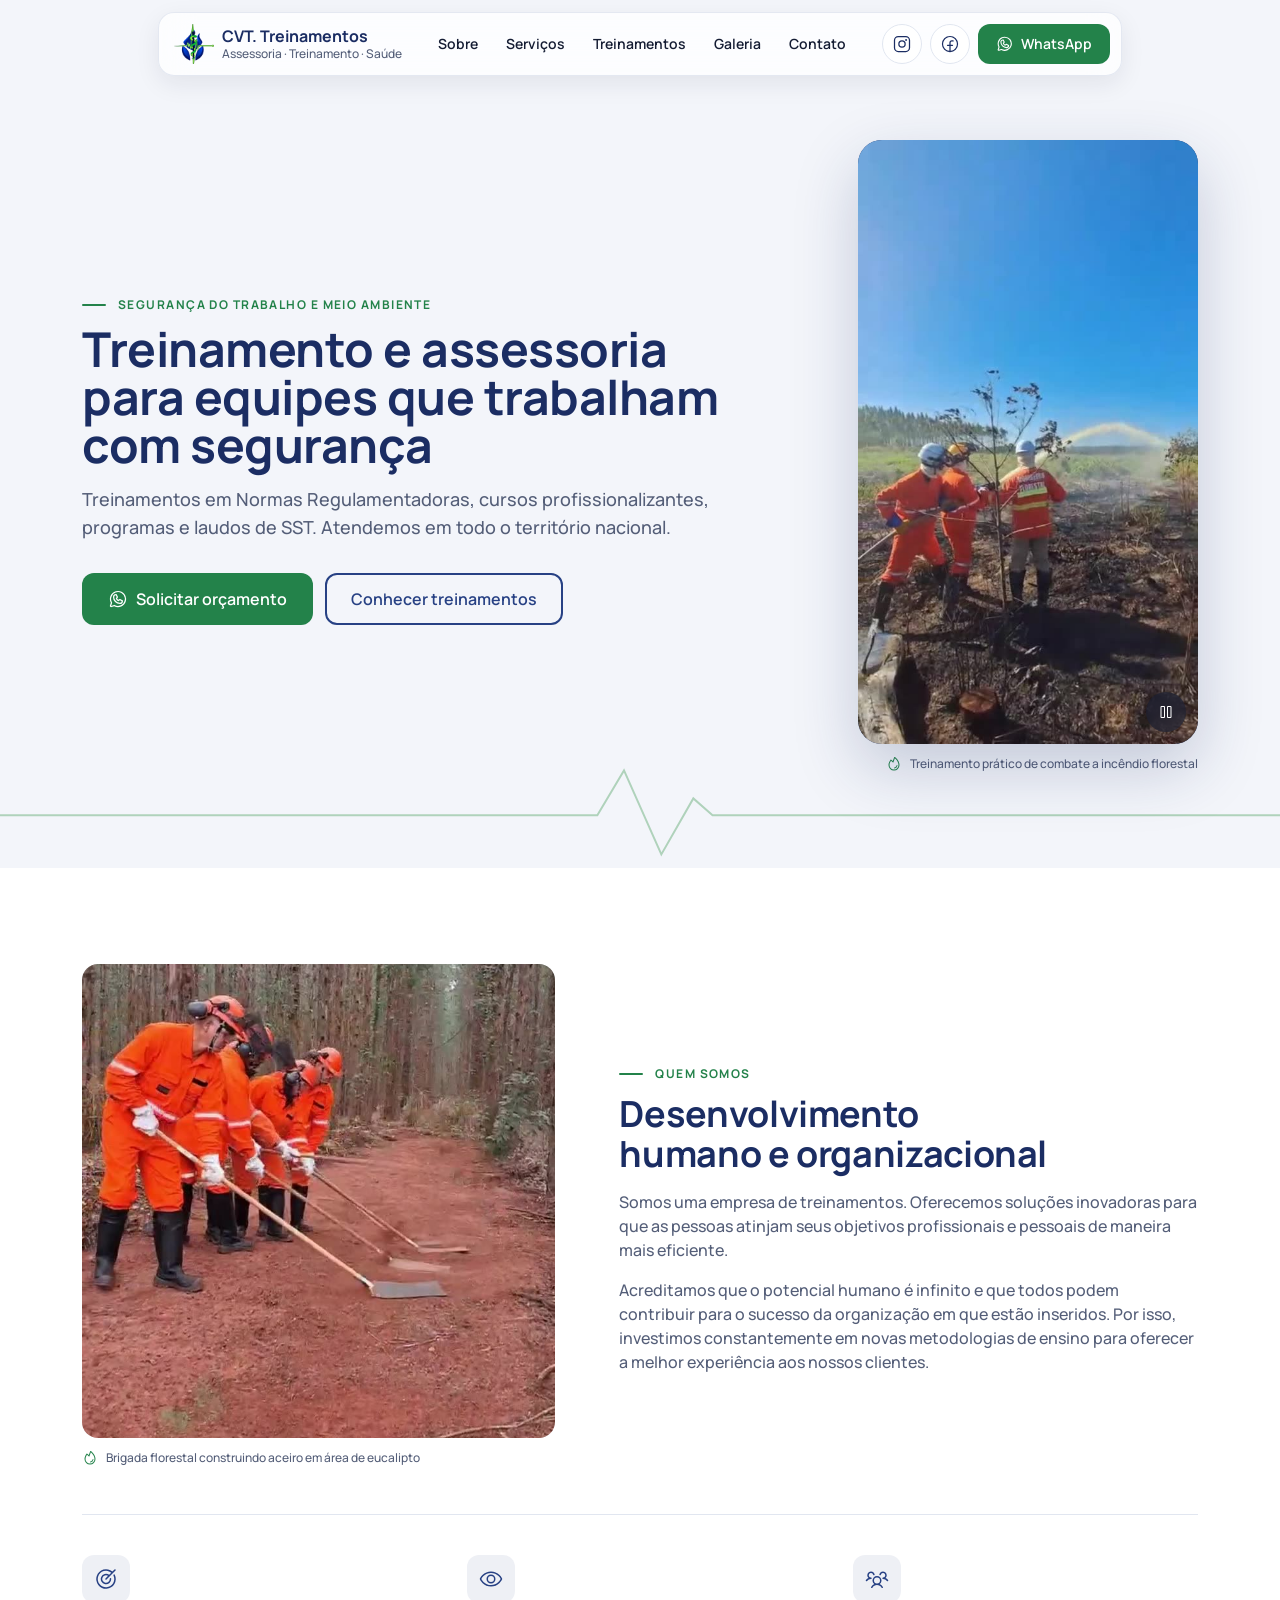
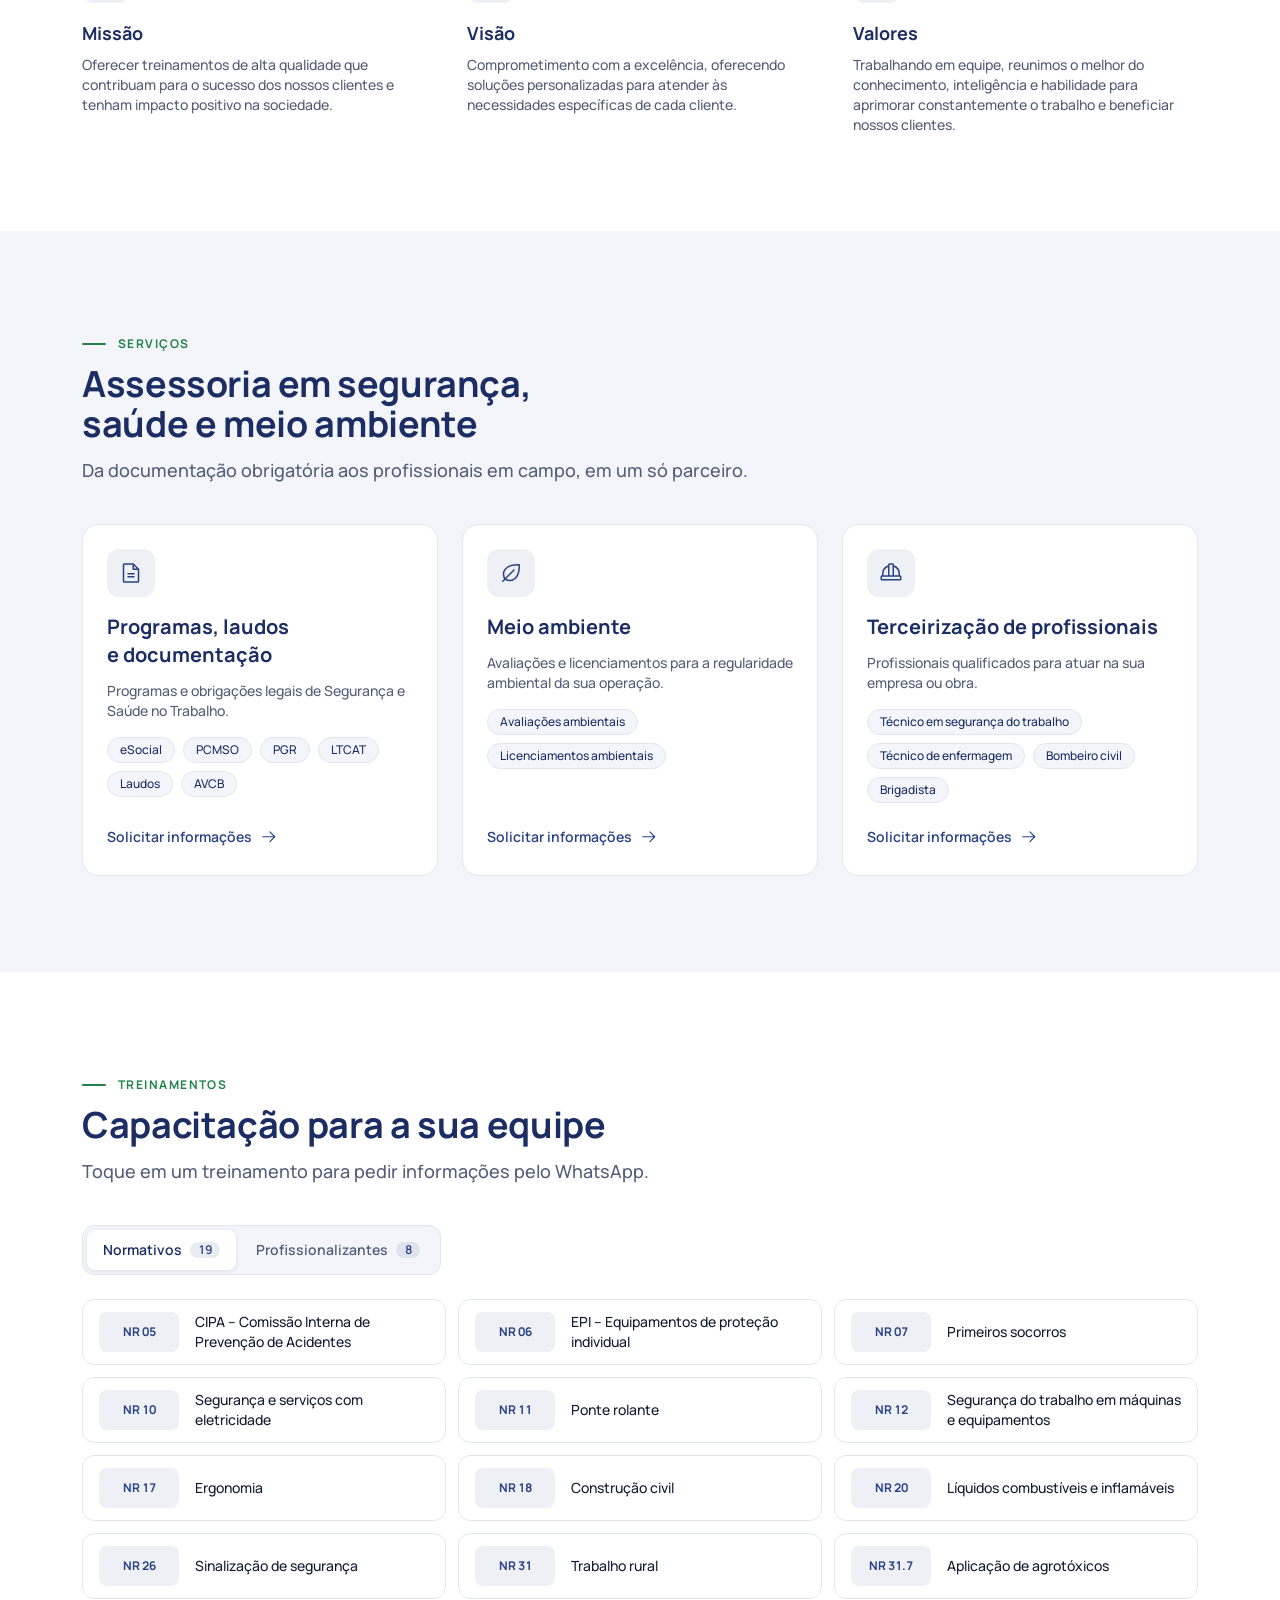
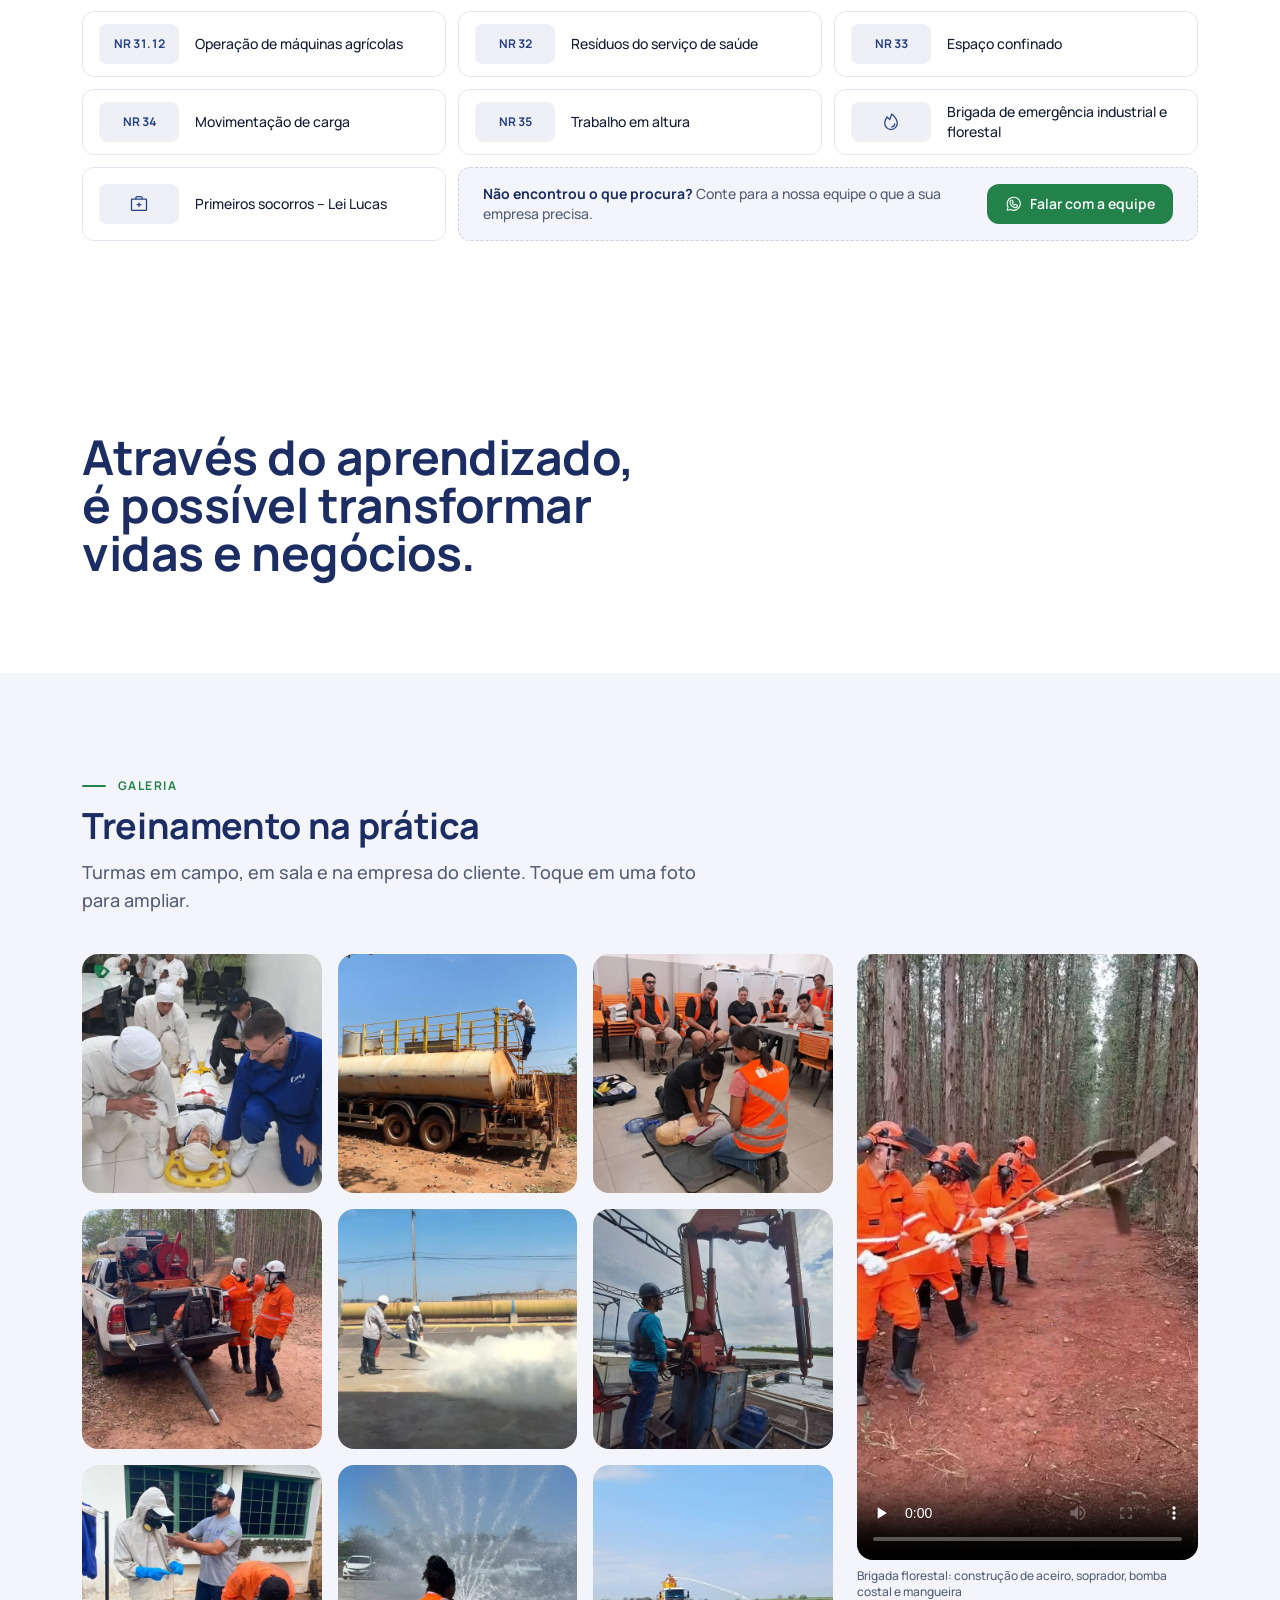
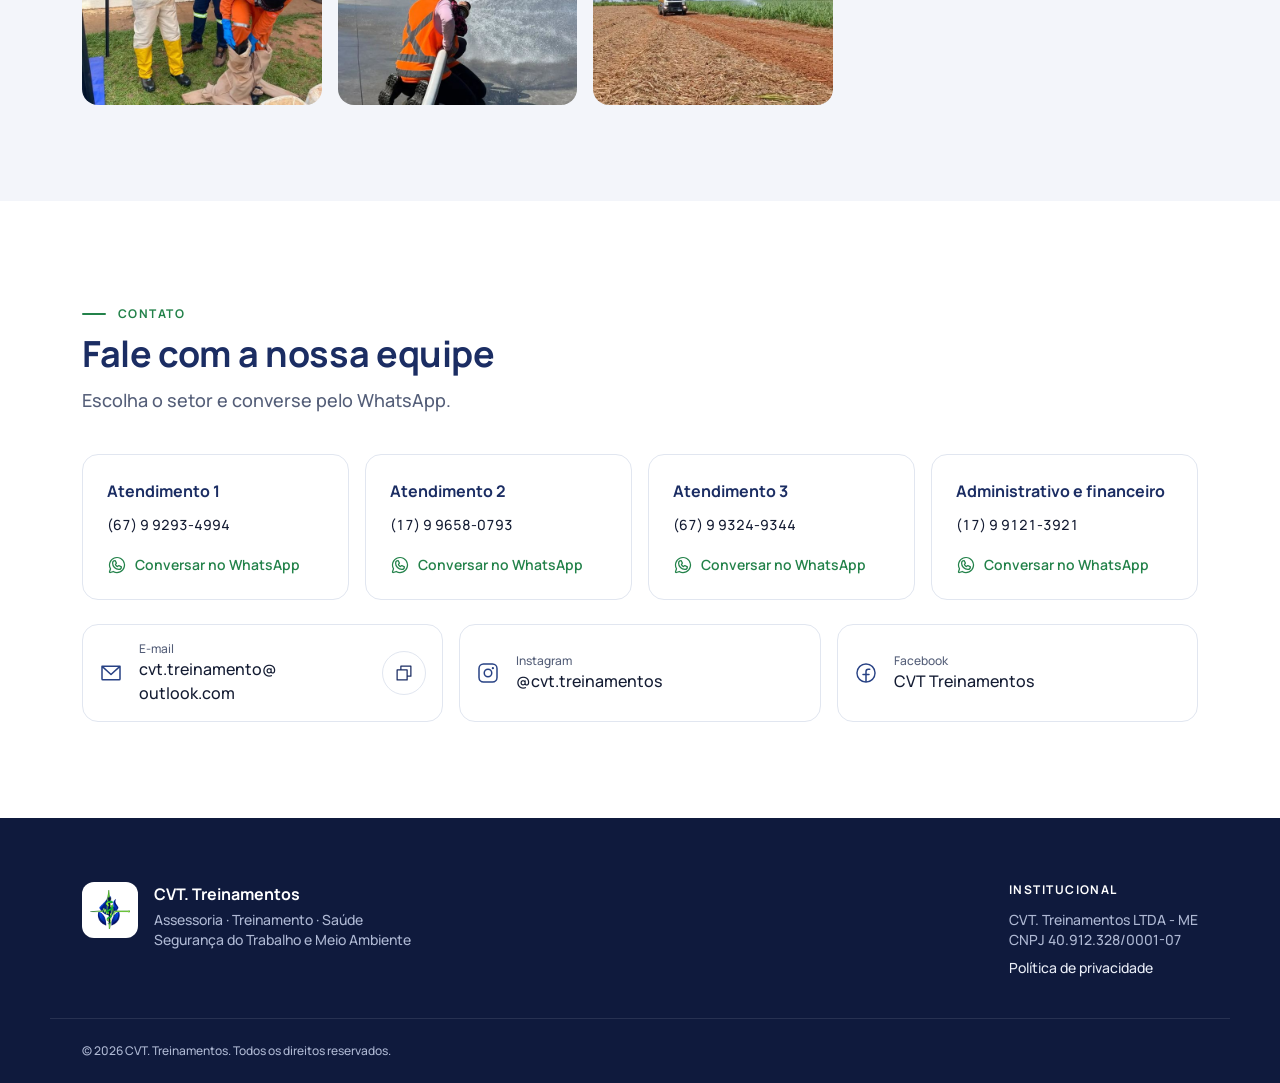
==== commit 6fe8a886: "Legenda na foto da seção Sobre Co-Authored-By: Claude Opus 5.5 <noreply@anthropic.com> Claude-Sessio" ====
--- a/index.html
+++ b/index.html
@@ -153,9 +153,12 @@
   <section class="section" id="sobre" aria-labelledby="sobre-title">
     <div class="wrap">
       <div class="about-grid">
-        <div class="about-photo reveal">
-          <img src="assets/img/sobre-brigada.jpg" alt="Brigadistas de macacão laranja construindo aceiro com ferramentas manuais em área de eucalipto" width="720" height="1280" loading="lazy">
-        </div>
+        <figure class="about-media reveal">
+          <div class="about-photo">
+            <img src="assets/img/sobre-brigada.jpg" alt="Brigadistas de macacão laranja construindo aceiro com ferramentas manuais em área de eucalipto" width="720" height="1280" loading="lazy">
+          </div>
+          <figcaption><svg class="ico" aria-hidden="true"><use href="#i-flame"/></svg>Brigada florestal construindo aceiro em área de eucalipto</figcaption>
+        </figure>
         <div class="about-copy reveal">
           <p class="eyebrow">Quem somos</p>
           <h2 id="sobre-title">Desenvolvimento humano e organizacional</h2>
--- a/assets/css/style.css
+++ b/assets/css/style.css
@@ -287,11 +287,11 @@
 .video-toggle .ico { width: 16px; height: 16px; }
 .video-toggle .ico-play, .video-toggle[data-state="paused"] .ico-pause { display: none; }
 .video-toggle[data-state="paused"] .ico-play { display: block; }
-.hero-media figcaption {
+.hero-media figcaption, .about-media figcaption {
   display: flex; align-items: center; gap: 8px; margin-top: 12px;
   font-size: var(--text-xs); line-height: var(--lh-xs); color: var(--muted);
 }
-.hero-media figcaption .ico { color: var(--green); width: 16px; height: 16px; }
+.hero-media figcaption .ico, .about-media figcaption .ico { color: var(--green); width: 16px; height: 16px; }
 
 @media (min-width: 900px) {
   .hero { padding-top: calc(var(--header-space) + 64px); padding-bottom: 96px; }
@@ -322,6 +322,7 @@
 
 /* Sobre */
 .about-grid { display: grid; gap: 32px; align-items: center; }
+.about-media { margin: 0; min-width: 0; }
 .about-photo { border-radius: 16px; overflow: hidden; aspect-ratio: 4 / 3; background: var(--bg-alt); }
 .about-photo img { width: 100%; height: 100%; object-fit: cover; object-position: center 62%; }
 .about-copy { min-width: 0; }
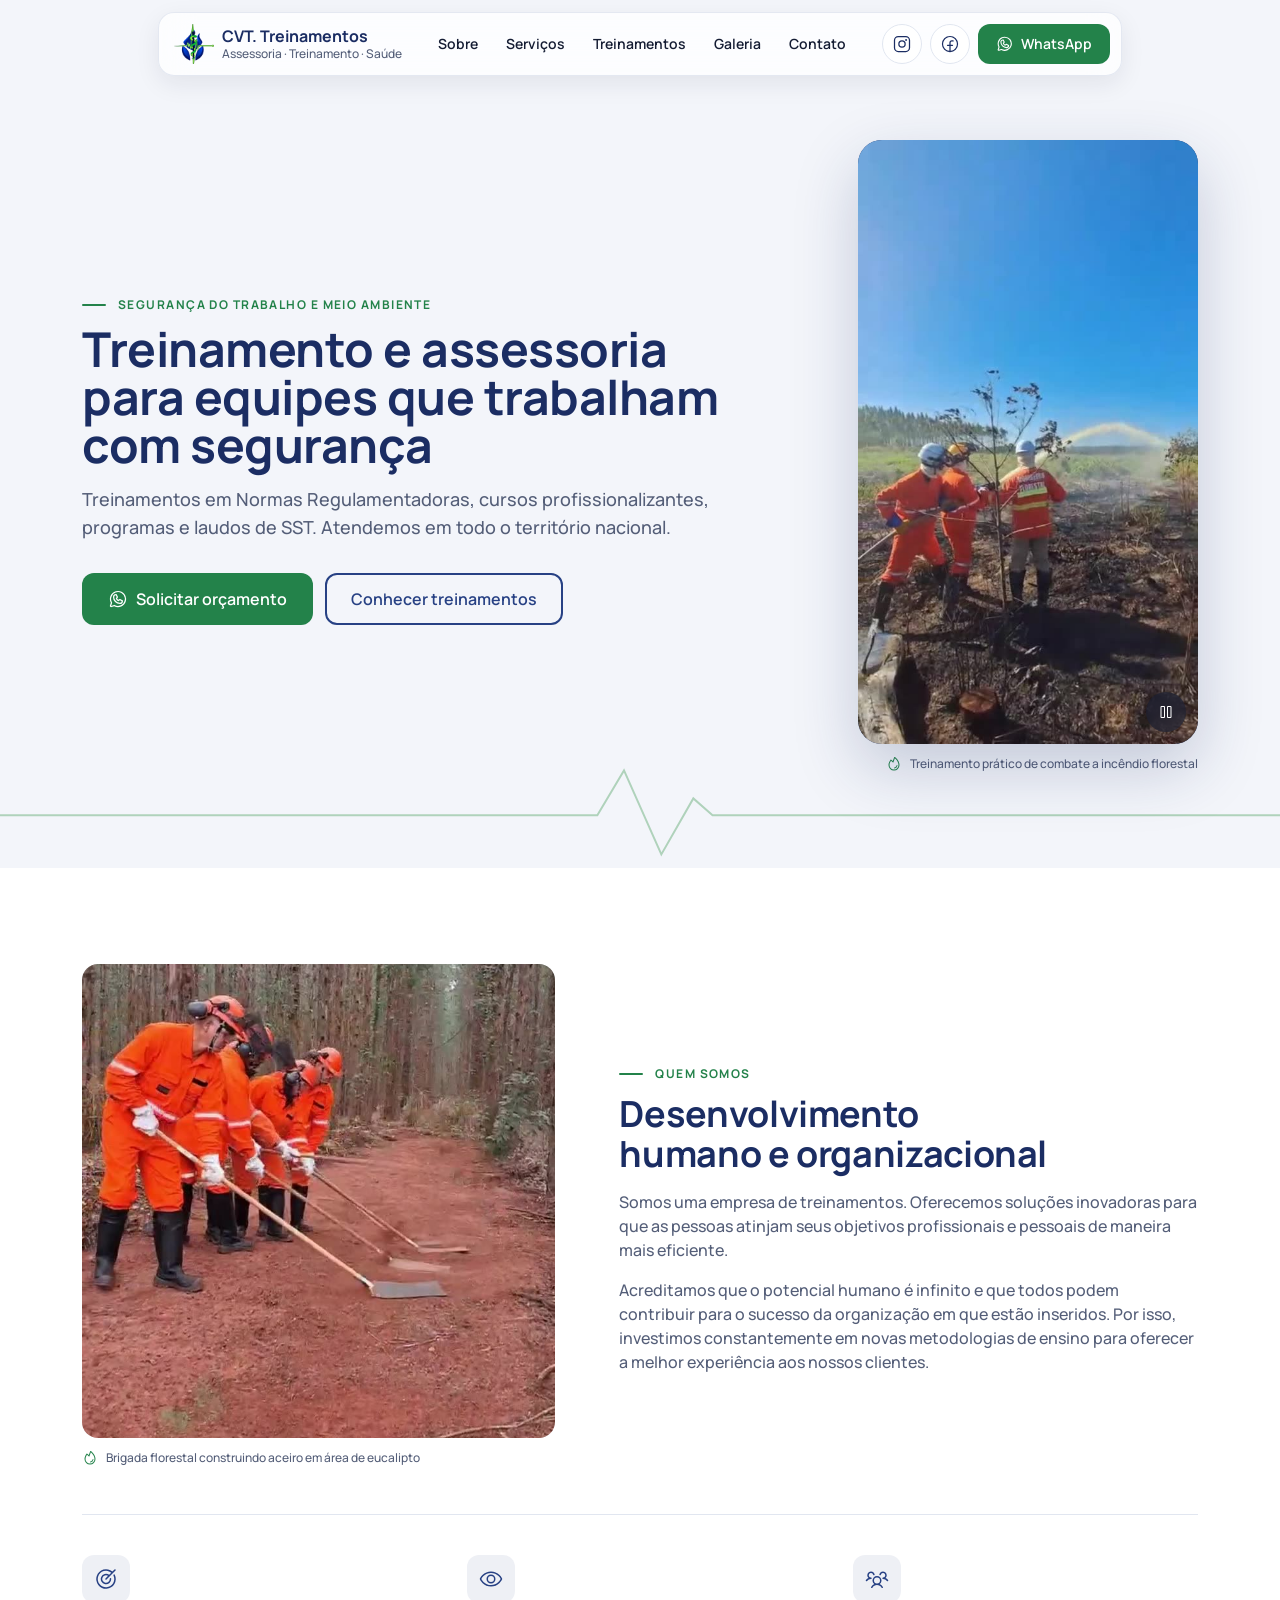
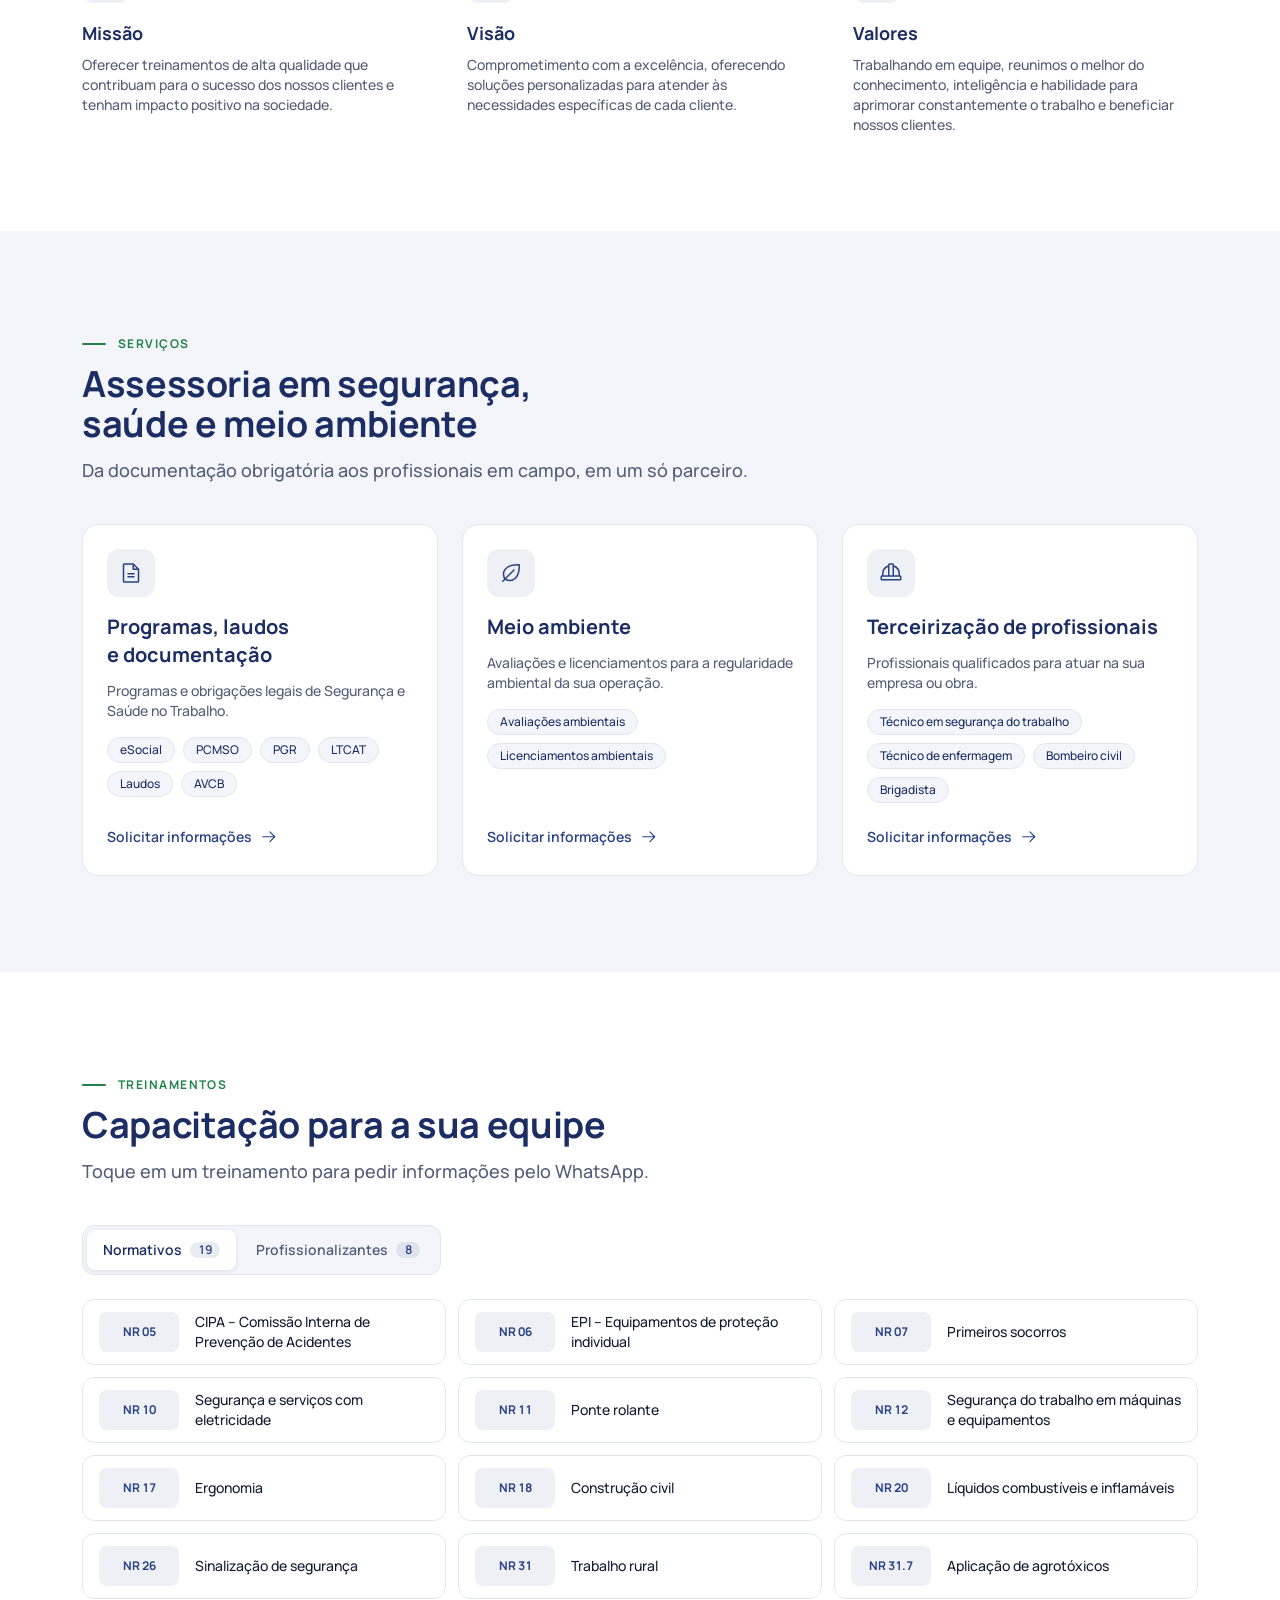
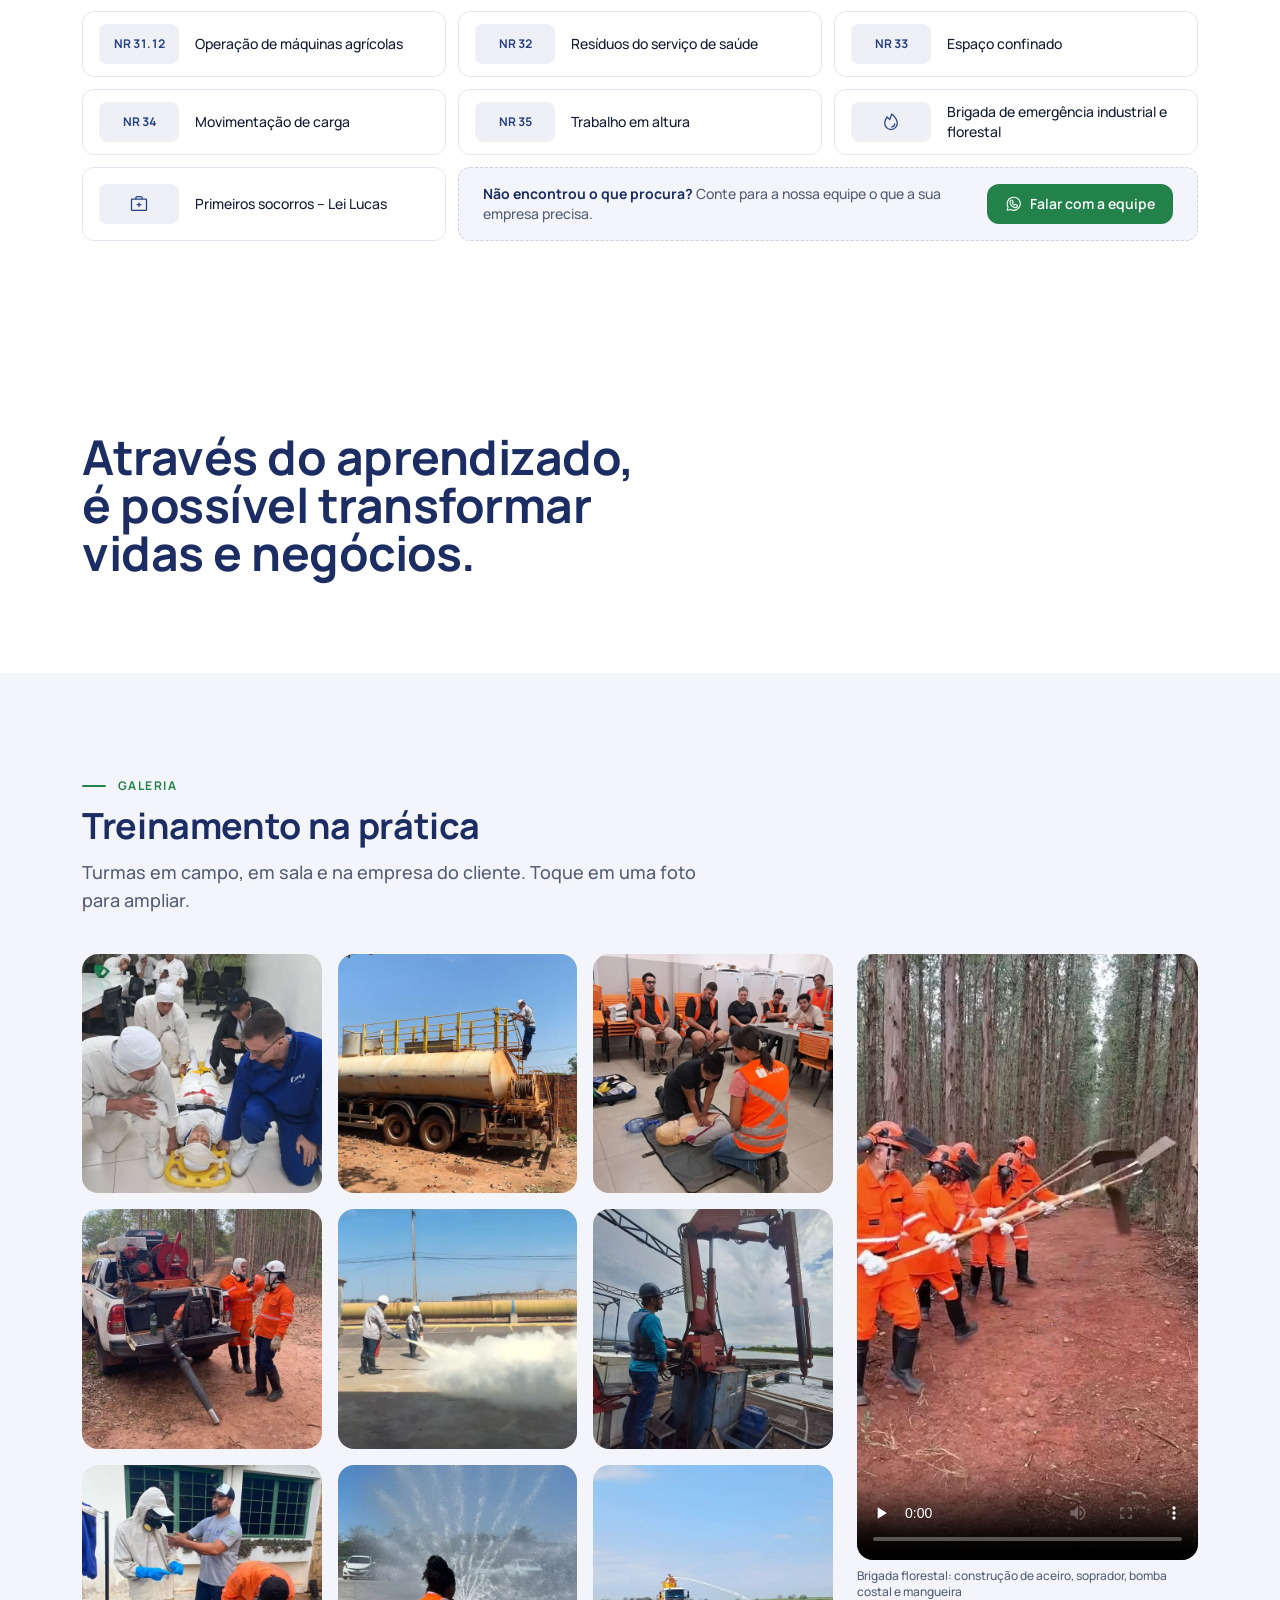
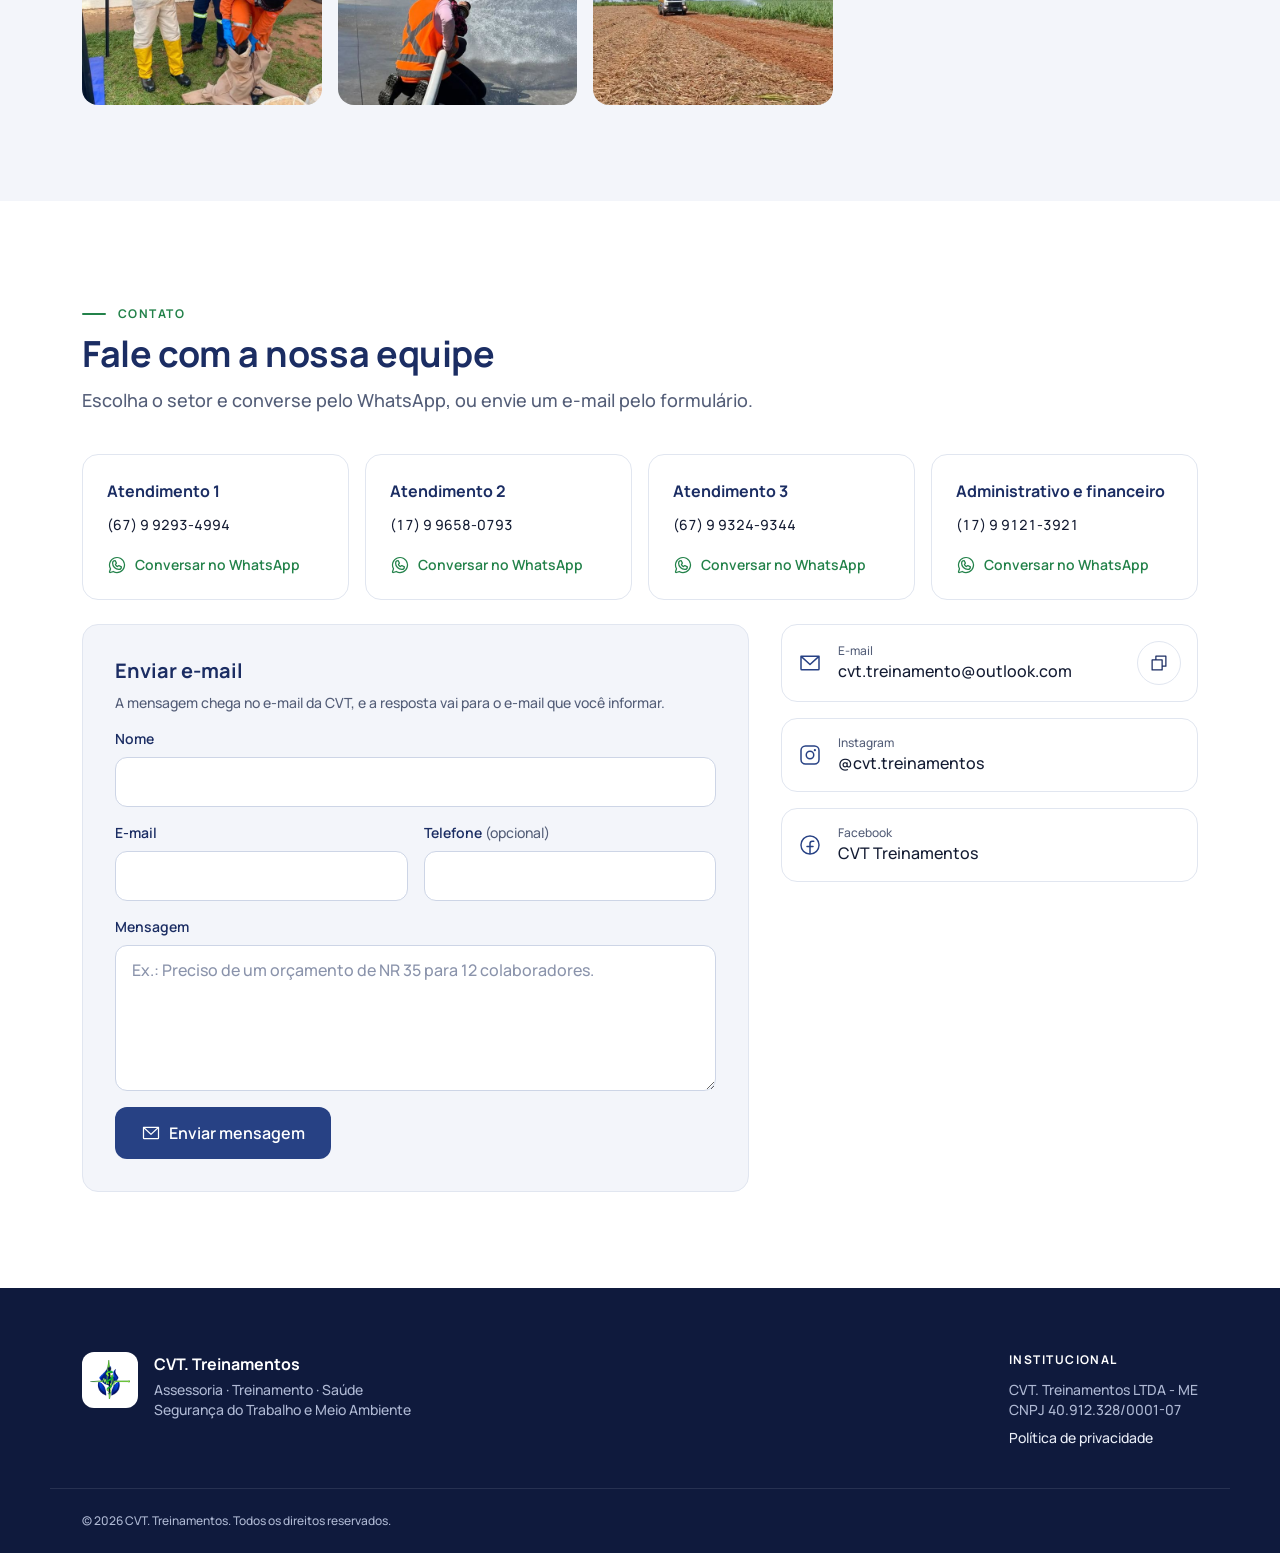
==== commit b4d8237f: "Formulário de e-mail na seção de contato (FormSubmit) - Campos nome, e-mail, telefone (opcional) e m" ====
--- a/index.html
+++ b/index.html
@@ -356,13 +356,53 @@
       <header class="section-head">
         <p class="eyebrow">Contato</p>
         <h2 id="contato-title">Fale com a nossa equipe</h2>
-        <p>Escolha o setor e converse pelo WhatsApp.</p>
+        <p>Escolha o setor e converse pelo WhatsApp, ou envie um e-mail pelo formulário.</p>
       </header>
 
       <ul class="sectors" id="sector-list">
         <!-- Preenchido a partir de assets/js/config.js -->
       </ul>
       <noscript><p><a href="https://linktr.ee/cvttreinamentos">Ver todos os contatos da CVT Treinamentos</a></p></noscript>
+
+      <div class="contact-grid">
+        <form class="contact-form" id="contact-form" action="https://formsubmit.co/cvt.treinamento@outlook.com" method="POST" novalidate>
+          <h3>Enviar e-mail</h3>
+          <p class="form-intro">A mensagem chega no e-mail da CVT, e a resposta vai para o e-mail que você informar.</p>
+
+          <div class="field">
+            <label for="cf-nome">Nome</label>
+            <input id="cf-nome" name="nome" type="text" autocomplete="name" required aria-describedby="cf-nome-erro">
+            <p class="field-error" id="cf-nome-erro" hidden></p>
+          </div>
+          <div class="field-row">
+            <div class="field">
+              <label for="cf-email">E-mail</label>
+              <input id="cf-email" name="email" type="email" autocomplete="email" inputmode="email" required aria-describedby="cf-email-erro">
+              <p class="field-error" id="cf-email-erro" hidden></p>
+            </div>
+            <div class="field">
+              <label for="cf-telefone">Telefone <span class="optional">(opcional)</span></label>
+              <input id="cf-telefone" name="telefone" type="tel" autocomplete="tel" inputmode="tel">
+            </div>
+          </div>
+          <div class="field">
+            <label for="cf-mensagem">Mensagem</label>
+            <textarea id="cf-mensagem" name="mensagem" rows="5" required aria-describedby="cf-mensagem-erro" placeholder="Ex.: Preciso de um orçamento de NR 35 para 12 colaboradores."></textarea>
+            <p class="field-error" id="cf-mensagem-erro" hidden></p>
+          </div>
+
+          <!-- Campos do FormSubmit -->
+          <input type="text" name="_honey" class="hp" tabindex="-1" autocomplete="off" aria-hidden="true">
+          <input type="hidden" name="_subject" value="Novo contato pelo site da CVT Treinamentos">
+          <input type="hidden" name="_template" value="table">
+          <input type="hidden" name="_next" value="https://brunoverteiro.github.io/cvt-treinamentos/#contato">
+
+          <button class="btn btn-primary" type="submit">
+            <svg class="ico" aria-hidden="true"><use href="#i-mail"/></svg>
+            <span data-label>Enviar mensagem</span>
+          </button>
+          <p class="form-status" id="form-status" role="status" aria-live="polite" hidden></p>
+        </form>
 
       <div class="channels">
         <div class="channel">
@@ -383,6 +423,7 @@
           <svg class="ico" aria-hidden="true"><use href="#i-fb"/></svg>
           <div><span class="channel-label">Facebook</span><span>CVT Treinamentos</span></div>
         </a>
+      </div>
       </div>
     </div>
   </section>
--- a/assets/css/style.css
+++ b/assets/css/style.css
@@ -30,6 +30,7 @@
   --bg-alt: #F3F5FA;
   --on-dark: #E9EDF7;
   --on-dark-muted: #AEB8D3;
+  --danger: #B42318;       /* erros de formulário (contraste AA) */
 
   /* Tipografia */
   --font: "Manrope", "Segoe UI", system-ui, -apple-system, sans-serif;
@@ -119,6 +120,9 @@
 .btn-sm { min-height: 40px; padding: 8px 16px; font-size: var(--text-sm); line-height: var(--lh-sm); }
 .btn-wa { background: var(--green); color: #fff; }
 .btn-wa:hover { background: var(--green-strong); }
+.btn-primary { background: var(--blue); color: #fff; }
+.btn-primary:hover { background: var(--navy); }
+.btn[disabled] { opacity: .6; cursor: progress; }
 .btn-ghost { border-color: var(--blue); color: var(--blue); background: transparent; }
 .btn-ghost:hover { background: var(--blue); color: #fff; }
 
@@ -477,7 +481,44 @@
 }
 .sector-cta .ico { width: 20px; height: 20px; }
 
-.channels { display: grid; gap: 12px; margin-top: 24px; }
+/* Formulário de e-mail + canais */
+.contact-grid { display: grid; gap: 24px; margin-top: 24px; align-items: start; }
+.contact-form {
+  display: grid; gap: 16px; padding: 24px;
+  background: var(--bg-alt); border: 1px solid var(--line); border-radius: 16px;
+}
+.contact-form h3 { font-size: var(--text-xl); line-height: var(--lh-xl); }
+.form-intro { margin-top: -8px; font-size: var(--text-sm); line-height: var(--lh-sm); color: var(--muted); }
+.field { display: grid; gap: 8px; min-width: 0; align-content: start; }
+.field-row { display: grid; gap: 16px; }
+.field label { font-size: var(--text-sm); line-height: var(--lh-sm); font-weight: 600; color: var(--navy); }
+.field .optional { font-weight: 500; color: var(--muted); }
+.field input, .field textarea {
+  width: 100%; min-height: 48px; padding: 12px 16px;
+  font: inherit; color: var(--ink); background: #fff;
+  border: 1px solid #cdd5e6; border-radius: 12px;
+  transition: border-color var(--dur-fast) var(--ease), box-shadow var(--dur-fast) var(--ease);
+}
+.field textarea { min-height: 128px; resize: vertical; }
+.field input::placeholder, .field textarea::placeholder { color: #8A93AB; }
+.field input:focus, .field textarea:focus { outline: none; border-color: var(--blue); box-shadow: 0 0 0 4px rgba(39, 65, 132, .15); }
+.field [aria-invalid="true"] { border-color: var(--danger); }
+.field-error { font-size: var(--text-xs); line-height: var(--lh-xs); color: var(--danger); font-weight: 600; }
+.hp { position: absolute; left: -9999px; width: 1px; height: 1px; opacity: 0; }
+.contact-form .btn { justify-self: start; }
+.form-status { font-size: var(--text-sm); line-height: var(--lh-sm); font-weight: 600; }
+.form-status.is-ok { color: var(--green); }
+.form-status.is-error { color: var(--danger); }
+@media (min-width: 640px) {
+  .contact-form { padding: 32px; }
+  .field-row { grid-template-columns: repeat(2, minmax(0, 1fr)); }
+}
+@media (min-width: 1000px) {
+  .contact-grid { grid-template-columns: minmax(0, 1.6fr) minmax(0, 1fr); gap: 32px; }
+  .contact-grid .channels { grid-template-columns: 1fr; }
+}
+
+.channels { display: grid; gap: 12px; }
 @media (min-width: 760px) { .channels { grid-template-columns: repeat(3, minmax(0, 1fr)); gap: 16px; } }
 .channel {
   display: flex; align-items: center; gap: 16px; min-width: 0;
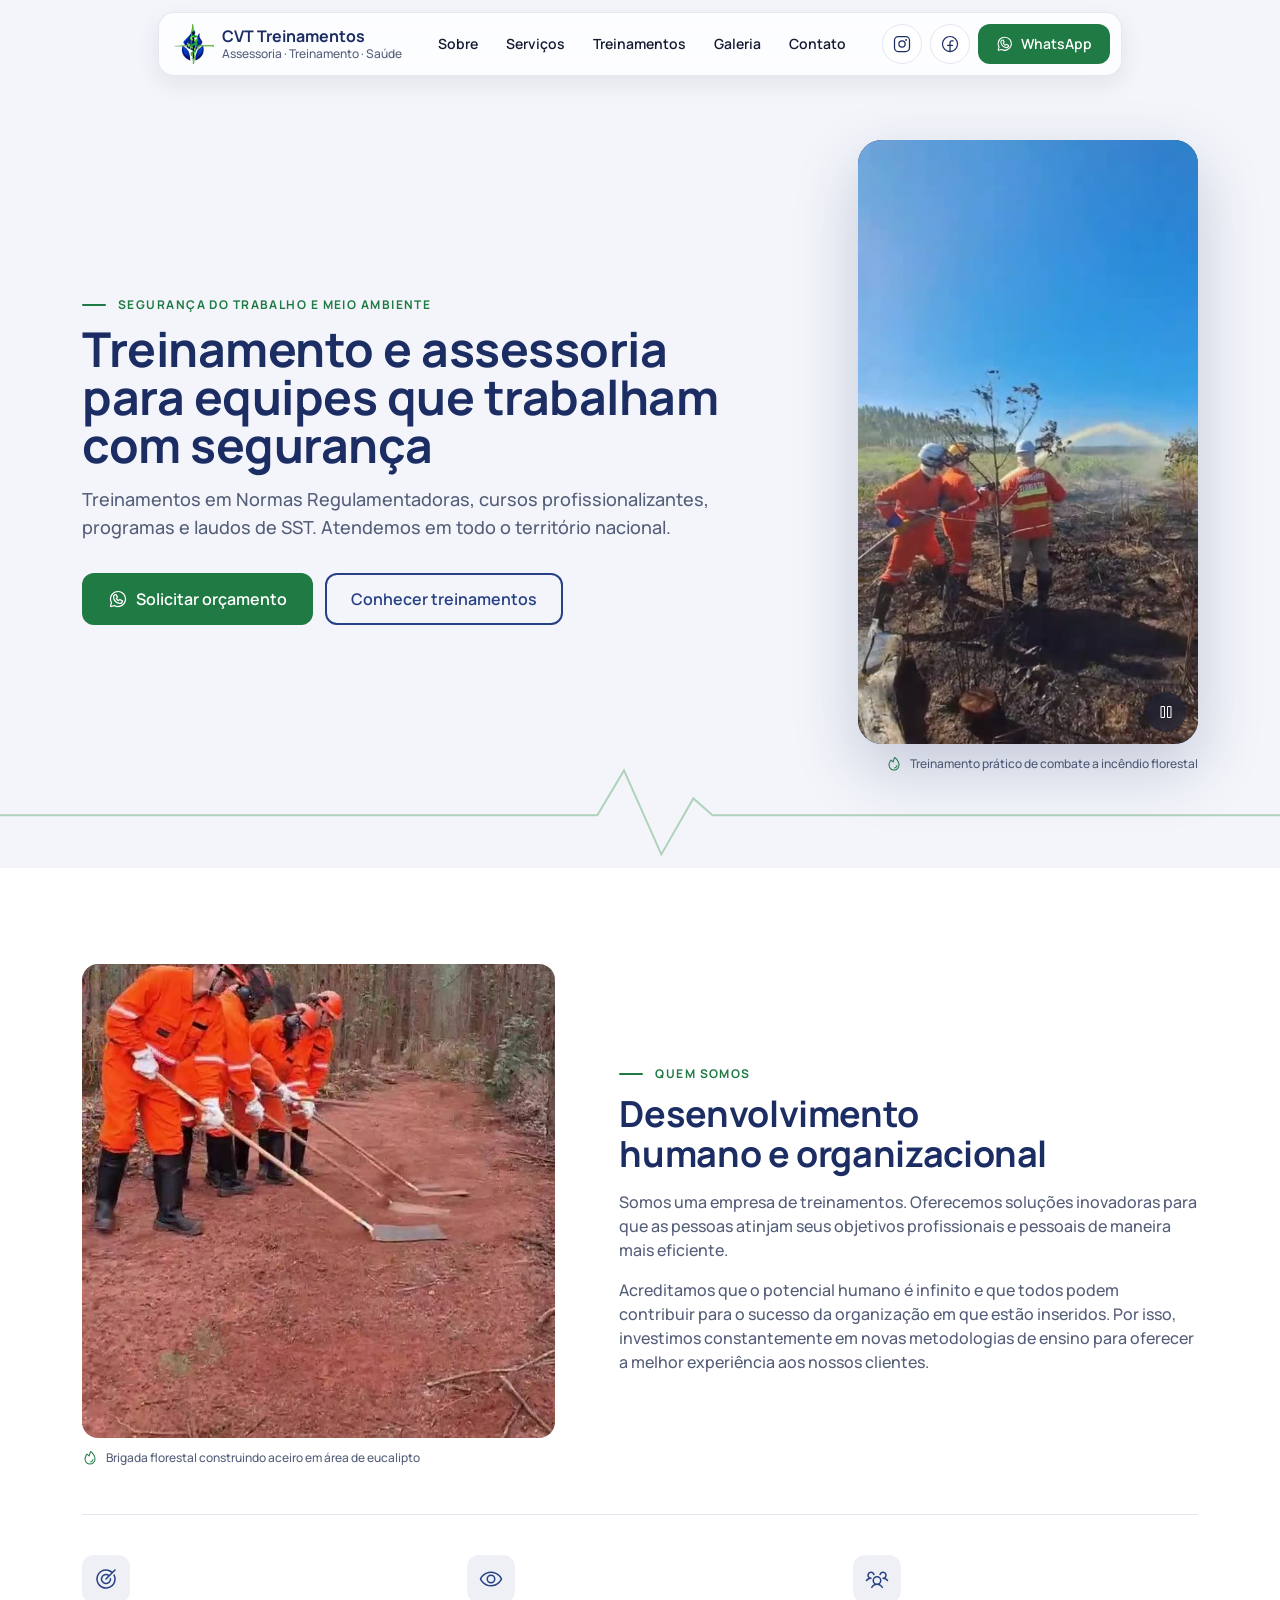
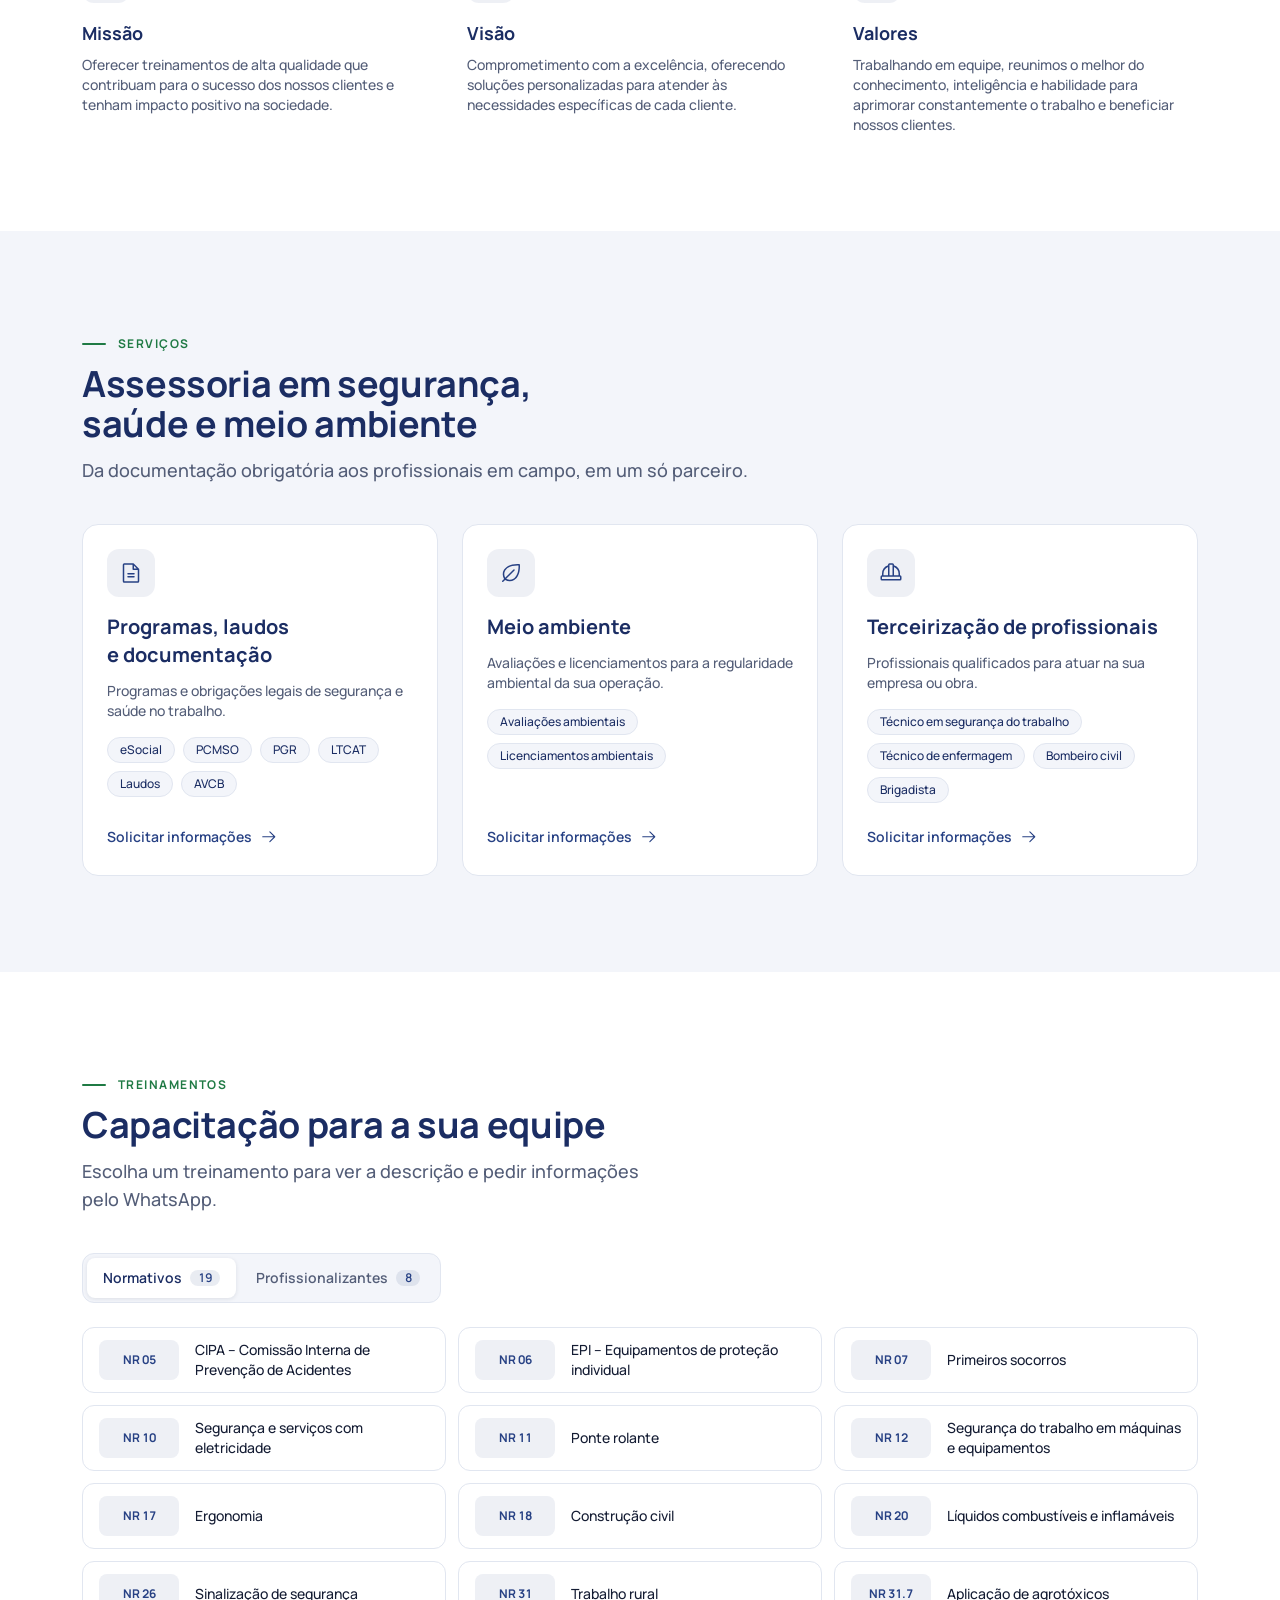
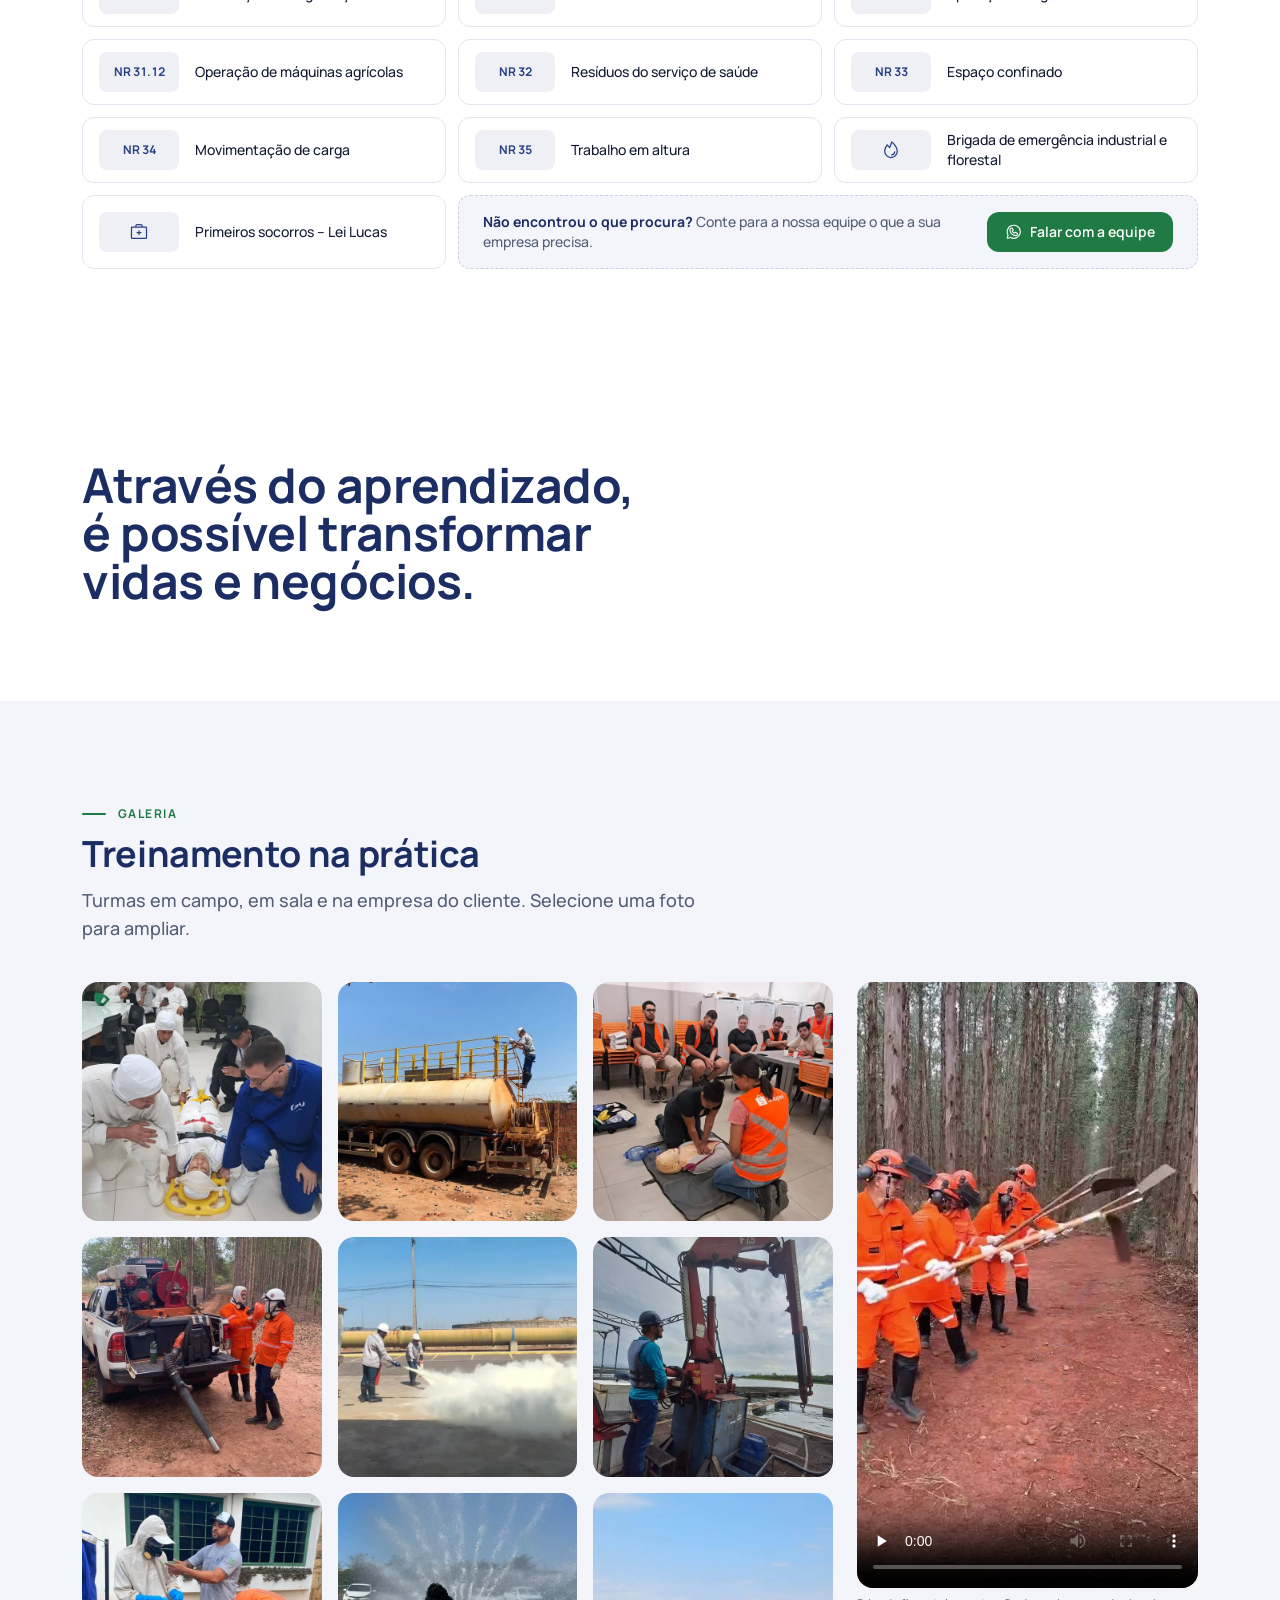
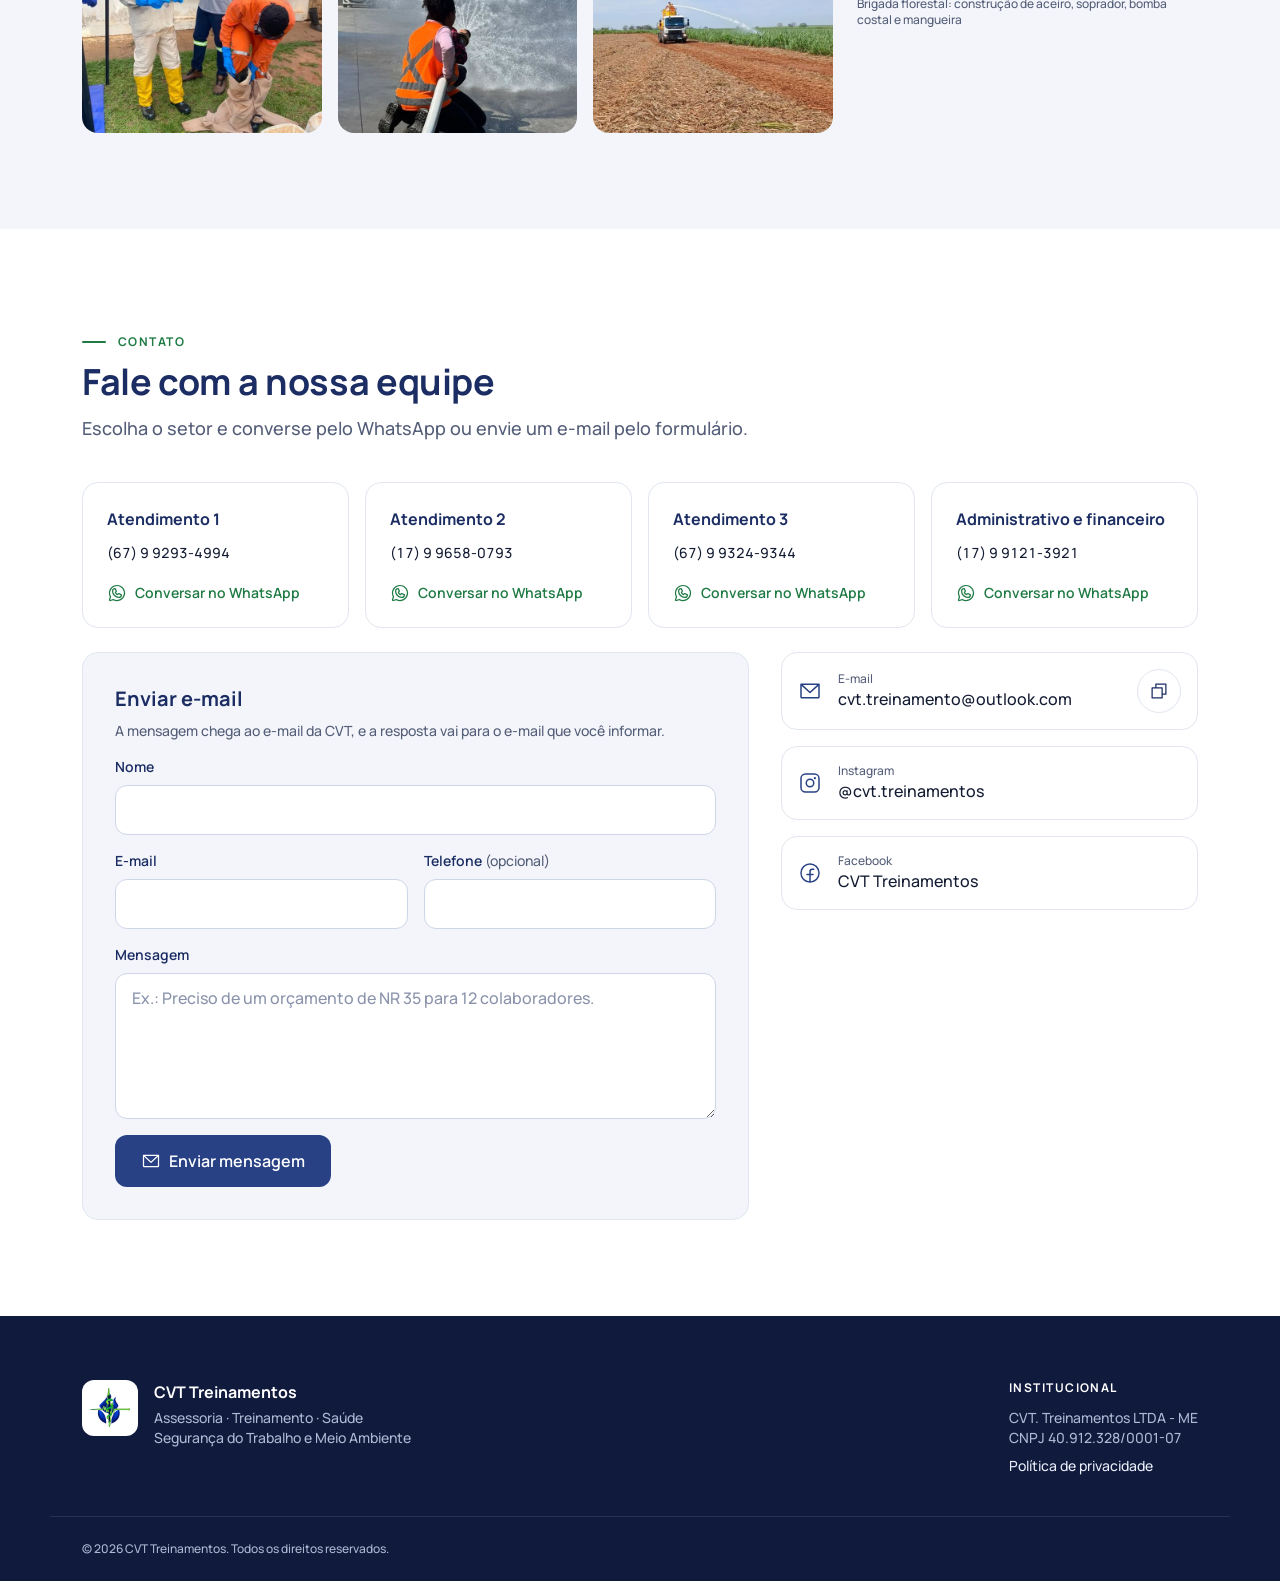
==== commit be2167b8: "Revisão final para apresentação - Nome de exibição "CVT Treinamentos" (razão social mantida como no " ====
--- a/index.html
+++ b/index.html
@@ -1,4 +1,4 @@
-<!doctype html>
+<!DOCTYPE html>
 <html lang="pt-BR">
 <head>
   <meta charset="utf-8">
@@ -32,7 +32,7 @@
   {
     "@context": "https://schema.org",
     "@type": "Organization",
-    "name": "CVT. Treinamentos",
+    "name": "CVT Treinamentos",
     "legalName": "CVT. Treinamentos LTDA - ME",
     "taxID": "40.912.328/0001-07",
     "email": "cvt.treinamento@outlook.com",
@@ -75,10 +75,10 @@
 <!-- ============ CABEÇALHO ============ -->
 <header class="site-header" id="topo">
   <div class="header-inner">
-    <a class="brand" href="#topo" aria-label="CVT Treinamentos, voltar ao início">
+    <a class="brand" href="#topo">
       <img src="assets/img/logo-simbolo.png" alt="" width="40" height="39">
       <span class="brand-text">
-        <strong>CVT. Treinamentos</strong>
+        <strong>CVT Treinamentos</strong>
         <small>Assessoria · Treinamento · Saúde</small>
       </span>
     </a>
@@ -102,7 +102,7 @@
         <a class="social-btn" href="https://www.instagram.com/cvt.treinamentos/" target="_blank" rel="noopener" data-social="instagram" aria-label="Instagram da CVT Treinamentos"><svg class="ico" aria-hidden="true"><use href="#i-insta"/></svg></a>
         <a class="social-btn" href="#" target="_blank" rel="noopener" data-social="facebook" aria-label="Facebook da CVT Treinamentos" hidden><svg class="ico" aria-hidden="true"><use href="#i-fb"/></svg></a>
       </div>
-      <button class="btn btn-wa btn-sm" type="button" data-wa-open>
+      <button class="btn btn-wa btn-sm" type="button" data-wa-open aria-label="Falar pelo WhatsApp">
         <svg class="ico" aria-hidden="true"><use href="#i-wa"/></svg>
         <span class="hide-xs">WhatsApp</span>
       </button>
@@ -137,8 +137,7 @@
       <figure class="hero-media">
         <div class="video-frame">
           <video id="hero-video" src="assets/video/hero-loop.mp4" poster="assets/img/video-poster.jpg"
-                 muted loop playsinline autoplay preload="metadata"
-                 aria-label="Trecho de treinamento prático de combate a incêndio florestal"></video>
+                 muted loop playsinline autoplay preload="metadata"></video>
           <button class="video-toggle" type="button" aria-label="Pausar vídeo" data-state="playing">
             <svg class="ico ico-pause" aria-hidden="true"><use href="#i-pause"/></svg>
             <svg class="ico ico-play" aria-hidden="true"><use href="#i-play"/></svg>
@@ -155,7 +154,7 @@
       <div class="about-grid">
         <figure class="about-media reveal">
           <div class="about-photo">
-            <img src="assets/img/sobre-brigada.jpg" alt="Brigadistas de macacão laranja construindo aceiro com ferramentas manuais em área de eucalipto" width="720" height="1280" loading="lazy">
+            <img src="assets/img/sobre-brigada.jpg" alt="Brigadistas de macacão laranja construindo aceiro com ferramentas manuais em área de eucalipto" width="720" height="900" loading="lazy">
           </div>
           <figcaption><svg class="ico" aria-hidden="true"><use href="#i-flame"/></svg>Brigada florestal construindo aceiro em área de eucalipto</figcaption>
         </figure>
@@ -200,7 +199,7 @@
         <article class="service reveal">
           <span class="icon-badge"><svg class="ico" aria-hidden="true"><use href="#i-file"/></svg></span>
           <h3>Programas, laudos e documentação</h3>
-          <p>Programas e obrigações legais de Segurança e Saúde no Trabalho.</p>
+          <p>Programas e obrigações legais de segurança e saúde no trabalho.</p>
           <ul class="tags">
             <li>eSocial</li><li>PCMSO</li><li>PGR</li><li>LTCAT</li><li>Laudos</li><li>AVCB</li>
           </ul>
@@ -242,12 +241,12 @@
       <header class="section-head">
         <p class="eyebrow">Treinamentos</p>
         <h2 id="treinamentos-title">Capacitação para a sua equipe</h2>
-        <p>Toque em um treinamento para pedir informações pelo WhatsApp.</p>
+        <p>Escolha um treinamento para ver a descrição e pedir informações pelo WhatsApp.</p>
       </header>
 
       <div class="tabs" role="tablist" aria-label="Categorias de treinamento">
-        <button class="tab" role="tab" id="tab-nr" aria-controls="painel-nr" aria-selected="true">Normativos <span class="count">19</span></button>
-        <button class="tab" role="tab" id="tab-prof" aria-controls="painel-prof" aria-selected="false" tabindex="-1">Profissionalizantes <span class="count">8</span></button>
+        <button class="tab" type="button" role="tab" id="tab-nr" aria-controls="painel-nr" aria-selected="true">Normativos <span class="count">19</span></button>
+        <button class="tab" type="button" role="tab" id="tab-prof" aria-controls="painel-prof" aria-selected="false" tabindex="-1">Profissionalizantes <span class="count">8</span></button>
       </div>
 
       <div class="tab-panel" id="painel-nr" role="tabpanel" aria-labelledby="tab-nr">
@@ -312,7 +311,7 @@
       <header class="section-head">
         <p class="eyebrow">Galeria</p>
         <h2 id="galeria-title">Treinamento na prática</h2>
-        <p>Turmas em campo, em sala e na empresa do cliente. Toque em uma foto para ampliar.</p>
+        <p>Turmas em campo, em sala e na empresa do cliente. Selecione uma foto para ampliar.</p>
       </header>
 
       <div class="gallery-layout">
@@ -356,7 +355,7 @@
       <header class="section-head">
         <p class="eyebrow">Contato</p>
         <h2 id="contato-title">Fale com a nossa equipe</h2>
-        <p>Escolha o setor e converse pelo WhatsApp, ou envie um e-mail pelo formulário.</p>
+        <p>Escolha o setor e converse pelo WhatsApp ou envie um e-mail pelo formulário.</p>
       </header>
 
       <ul class="sectors" id="sector-list">
@@ -367,7 +366,7 @@
       <div class="contact-grid">
         <form class="contact-form" id="contact-form" action="https://formsubmit.co/cvt.treinamento@outlook.com" method="POST" novalidate>
           <h3>Enviar e-mail</h3>
-          <p class="form-intro">A mensagem chega no e-mail da CVT, e a resposta vai para o e-mail que você informar.</p>
+          <p class="form-intro">A mensagem chega ao e-mail da CVT, e a resposta vai para o e-mail que você informar.</p>
 
           <div class="field">
             <label for="cf-nome">Nome</label>
@@ -435,7 +434,7 @@
     <div class="footer-brand">
       <span class="footer-logo"><img src="assets/img/logo-simbolo.png" alt="" width="40" height="39" loading="lazy"></span>
       <div>
-        <strong>CVT. Treinamentos</strong>
+        <strong>CVT Treinamentos</strong>
         <p>Assessoria · Treinamento · Saúde<br>Segurança do Trabalho e Meio Ambiente</p>
       </div>
     </div>
@@ -447,7 +446,7 @@
     </div>
   </div>
   <div class="wrap footer-bottom">
-    <p>© <span data-year>2026</span> CVT. Treinamentos. Todos os direitos reservados.</p>
+    <p>© <span data-year>2026</span> CVT Treinamentos. Todos os direitos reservados.</p>
   </div>
 </footer>
 
@@ -470,12 +469,11 @@
 </dialog>
 
 <!-- Visualizador de fotos -->
-<dialog class="lightbox" id="lightbox" aria-label="Foto ampliada">
+<dialog class="lightbox" id="lightbox" aria-labelledby="lightbox-caption">
   <button class="icon-btn lightbox-close" type="button" data-dialog-close aria-label="Fechar">
     <svg class="ico" aria-hidden="true"><use href="#i-close"/></svg>
   </button>
   <figure>
-    <img id="lightbox-img" src="" alt="">
     <figcaption id="lightbox-caption"></figcaption>
   </figure>
 </dialog>
--- a/assets/css/style.css
+++ b/assets/css/style.css
@@ -18,8 +18,8 @@
   /* Cores da marca (extraídas do logotipo) */
   --navy: #1B2D63;
   --blue: #274184;
-  --green: #23824A;        /* verde do logo, escurecido para contraste AA */
-  --green-strong: #1B6B3C;
+  --green: #1F7A44;        /* verde do logo, escurecido para contraste AA (4,9:1 no fundo claro) */
+  --green-strong: #186236;
   --pulse: #79B688;        /* verde original do logo (decorativo) */
 
   /* Neutros com leve viés azul */
@@ -328,7 +328,7 @@
 .about-grid { display: grid; gap: 32px; align-items: center; }
 .about-media { margin: 0; min-width: 0; }
 .about-photo { border-radius: 16px; overflow: hidden; aspect-ratio: 4 / 3; background: var(--bg-alt); }
-.about-photo img { width: 100%; height: 100%; object-fit: cover; object-position: center 62%; }
+.about-photo img { width: 100%; height: 100%; object-fit: cover; object-position: center 50%; }
 .about-copy { min-width: 0; }
 .about-copy h2 { margin-bottom: 16px; }
 .about-copy p:not(.eyebrow) { color: var(--muted); max-width: 60ch; }
@@ -577,7 +577,7 @@
 .sectors-compact .sector { flex-direction: row; align-items: center; gap: 16px; padding: 12px 16px; border-radius: 12px; }
 .sectors-compact .sector-icon {
   flex: none; display: grid; place-items: center; width: 40px; height: 40px; border-radius: 9999px;
-  background: rgba(35, 130, 74, .1); color: var(--green);
+  background: rgba(31, 122, 68, .1); color: var(--green);
 }
 .sectors-compact .sector-icon .ico { width: 24px; height: 24px; }
 .sectors-compact .sector-body { display: flex; flex-direction: column; min-width: 0; flex: 1; }
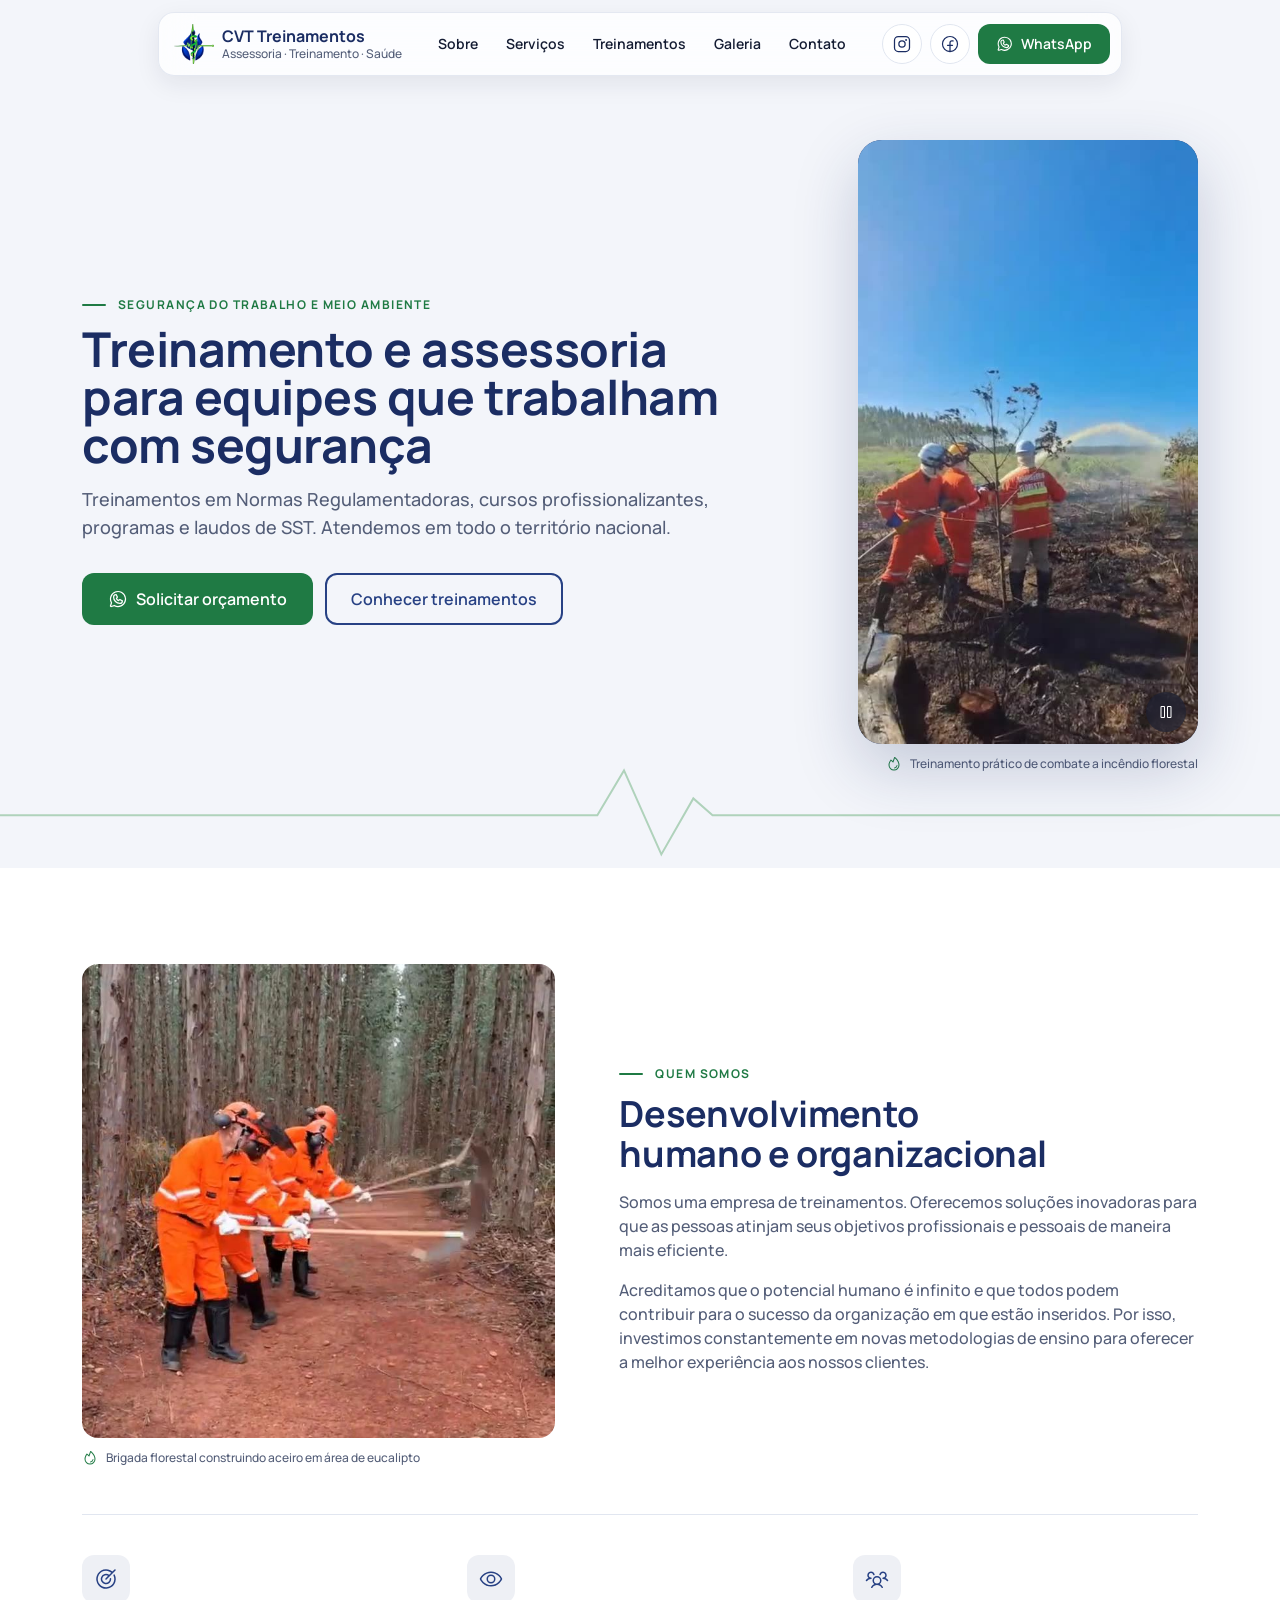
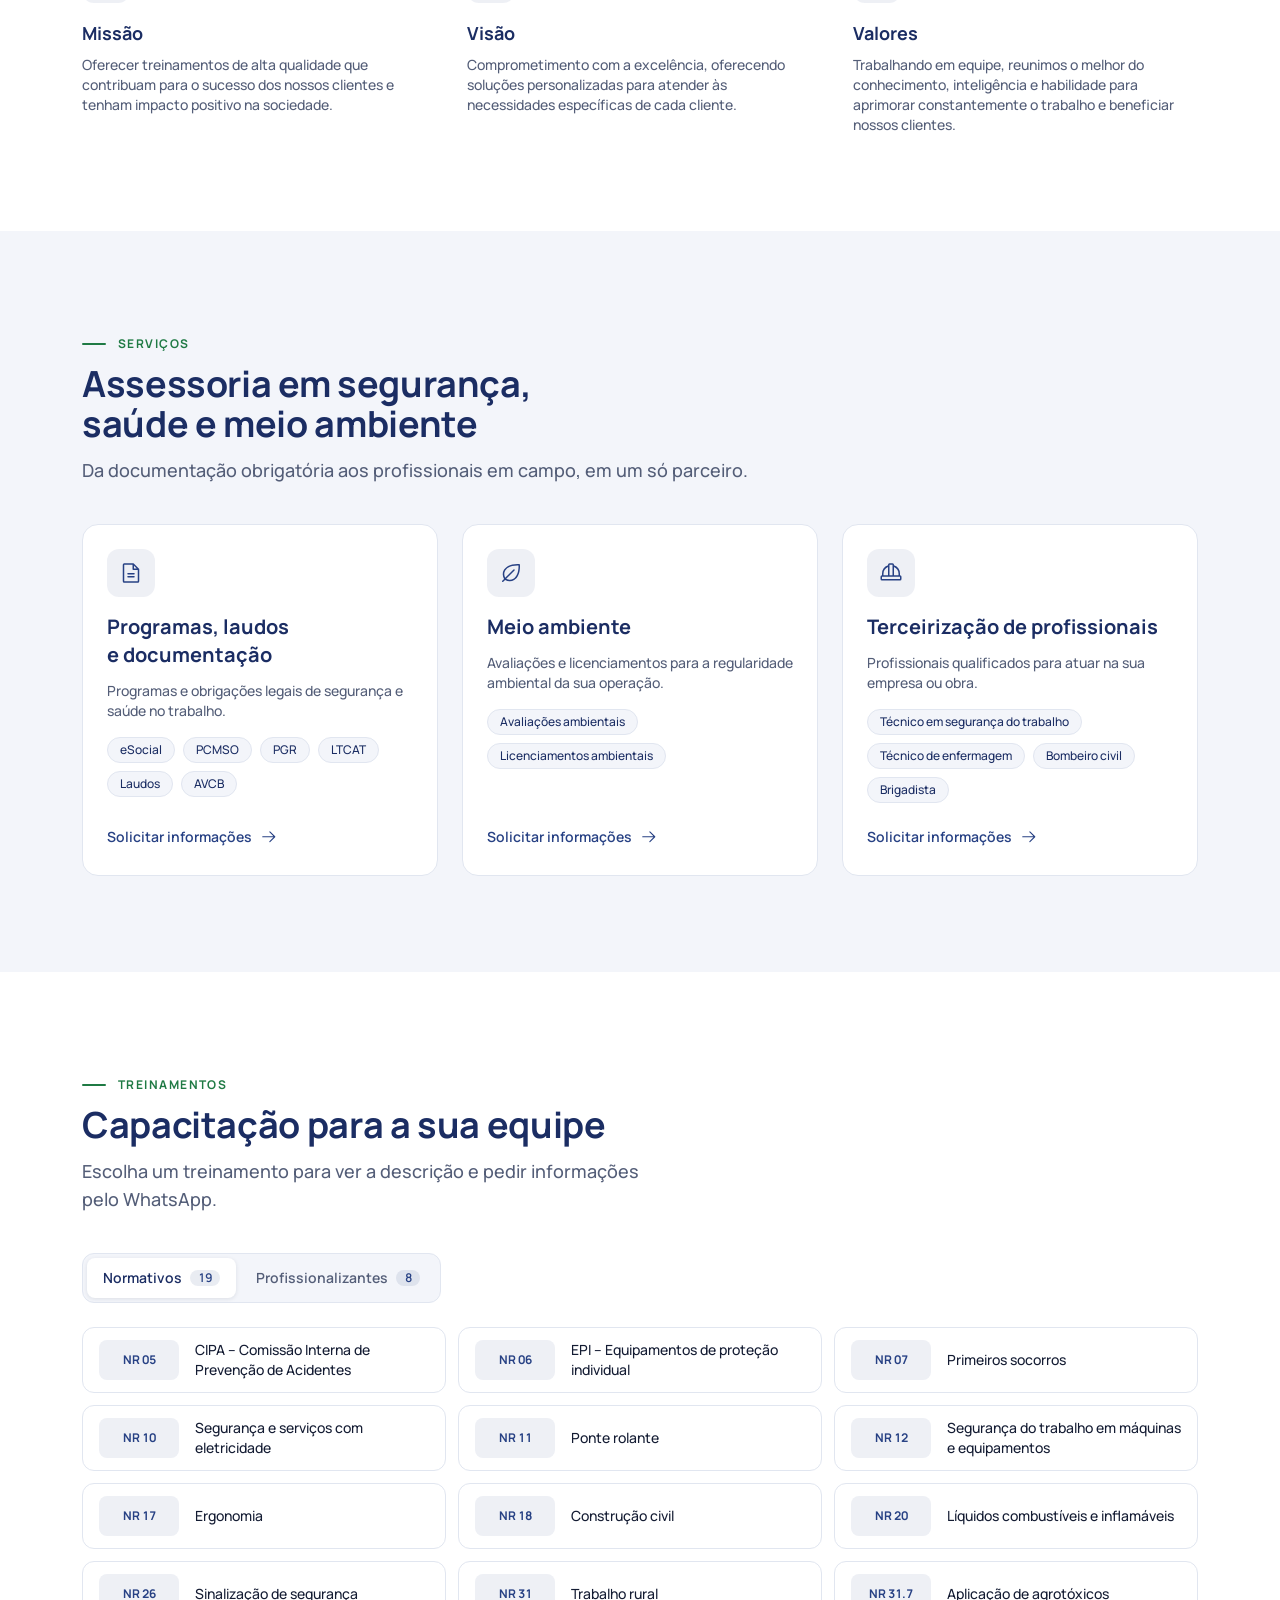
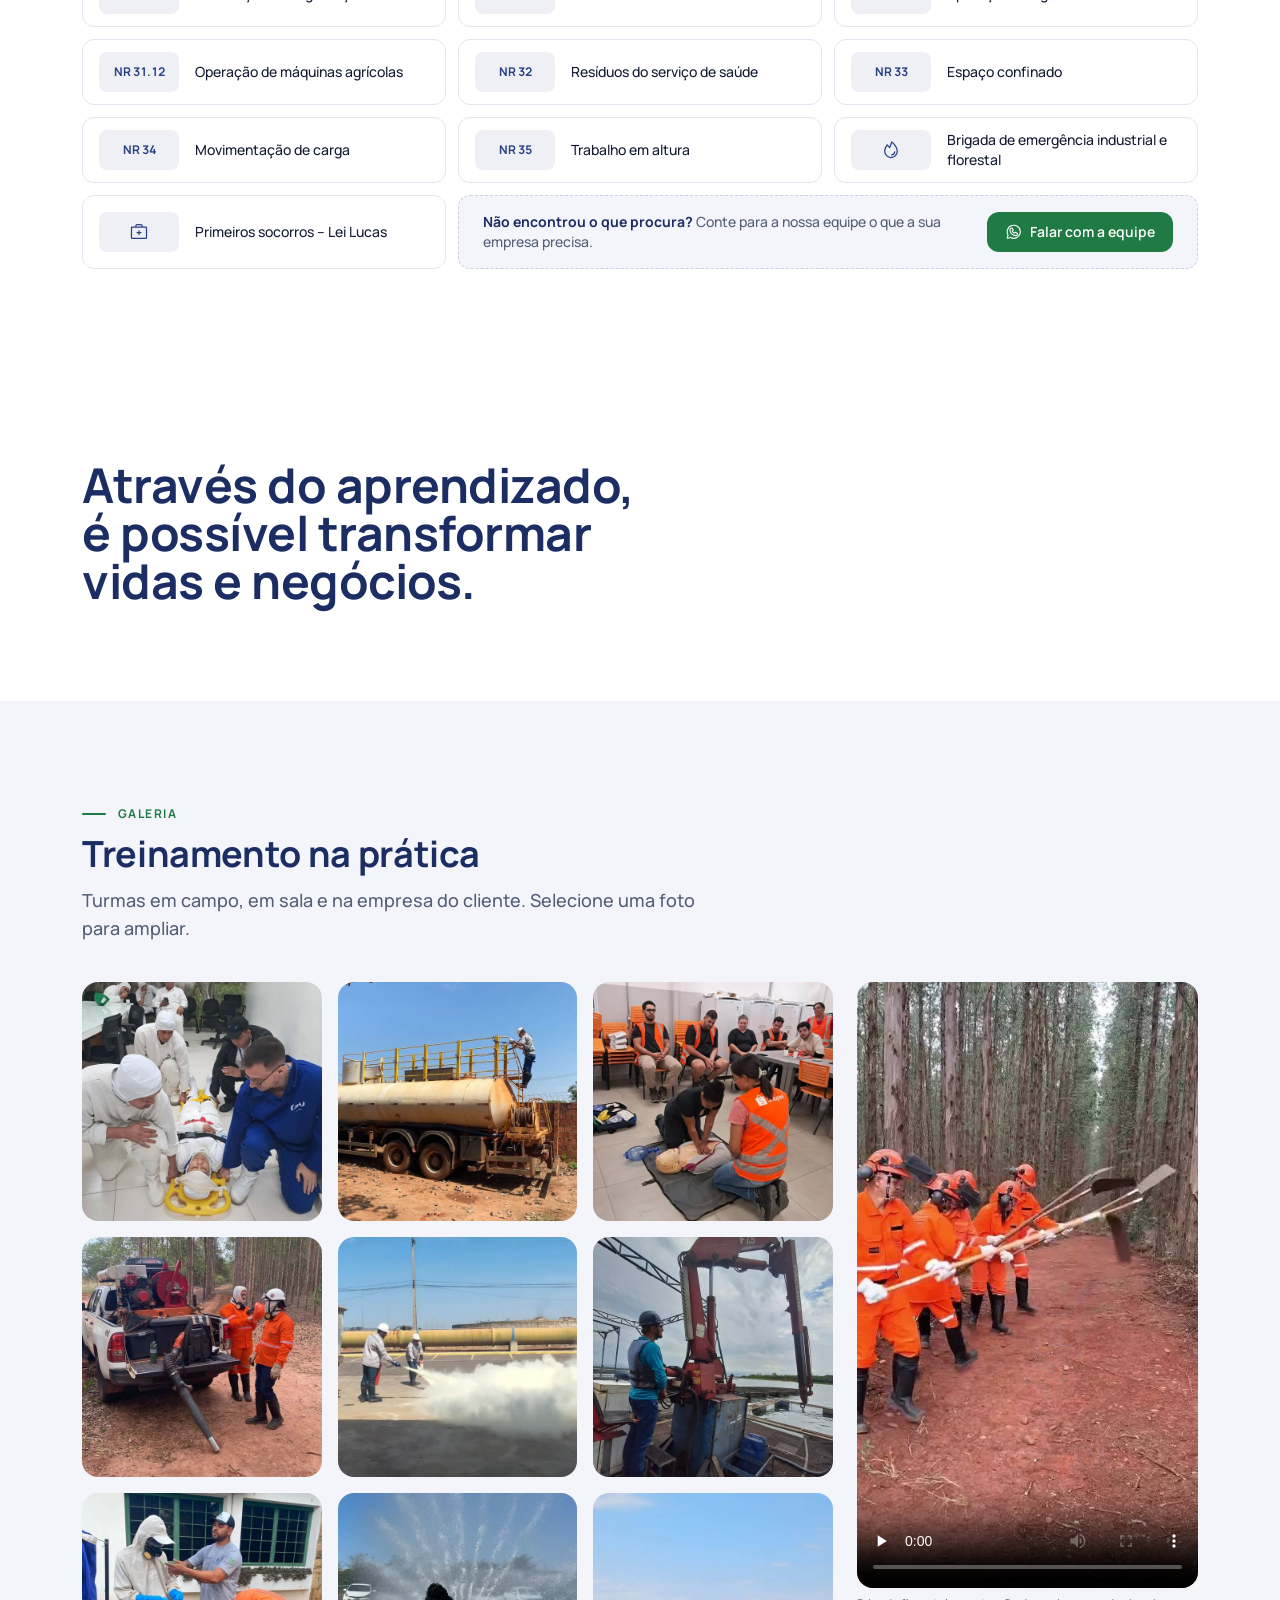
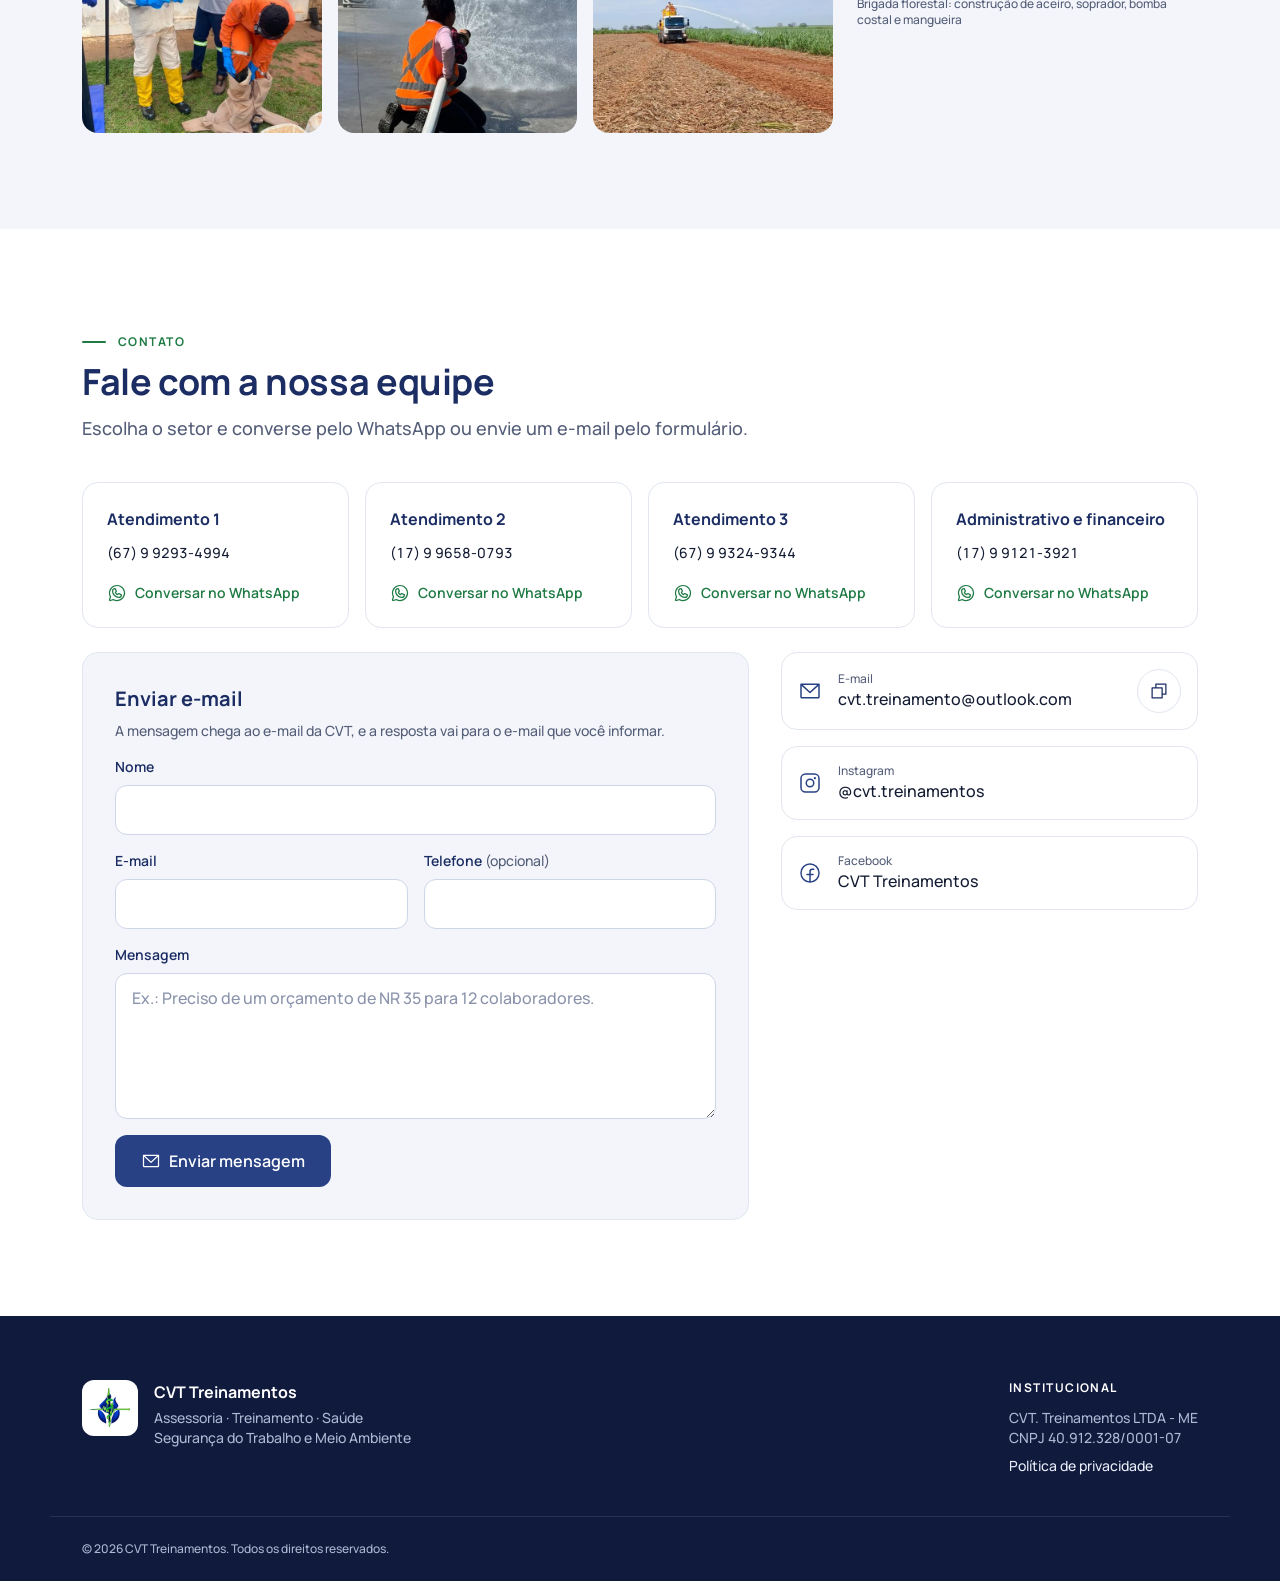
==== commit ca401e45: "Nova foto na seção Sobre com a equipe inteira no enquadramento Quadro do vídeo da brigada (12s) em r" ====
--- a/index.html
+++ b/index.html
@@ -154,7 +154,7 @@
       <div class="about-grid">
         <figure class="about-media reveal">
           <div class="about-photo">
-            <img src="assets/img/sobre-brigada.jpg" alt="Brigadistas de macacão laranja construindo aceiro com ferramentas manuais em área de eucalipto" width="720" height="900" loading="lazy">
+            <img src="assets/img/sobre-brigada.jpg" alt="Brigadistas de macacão laranja construindo aceiro com ferramentas manuais em área de eucalipto" width="720" height="720" loading="lazy">
           </div>
           <figcaption><svg class="ico" aria-hidden="true"><use href="#i-flame"/></svg>Brigada florestal construindo aceiro em área de eucalipto</figcaption>
         </figure>
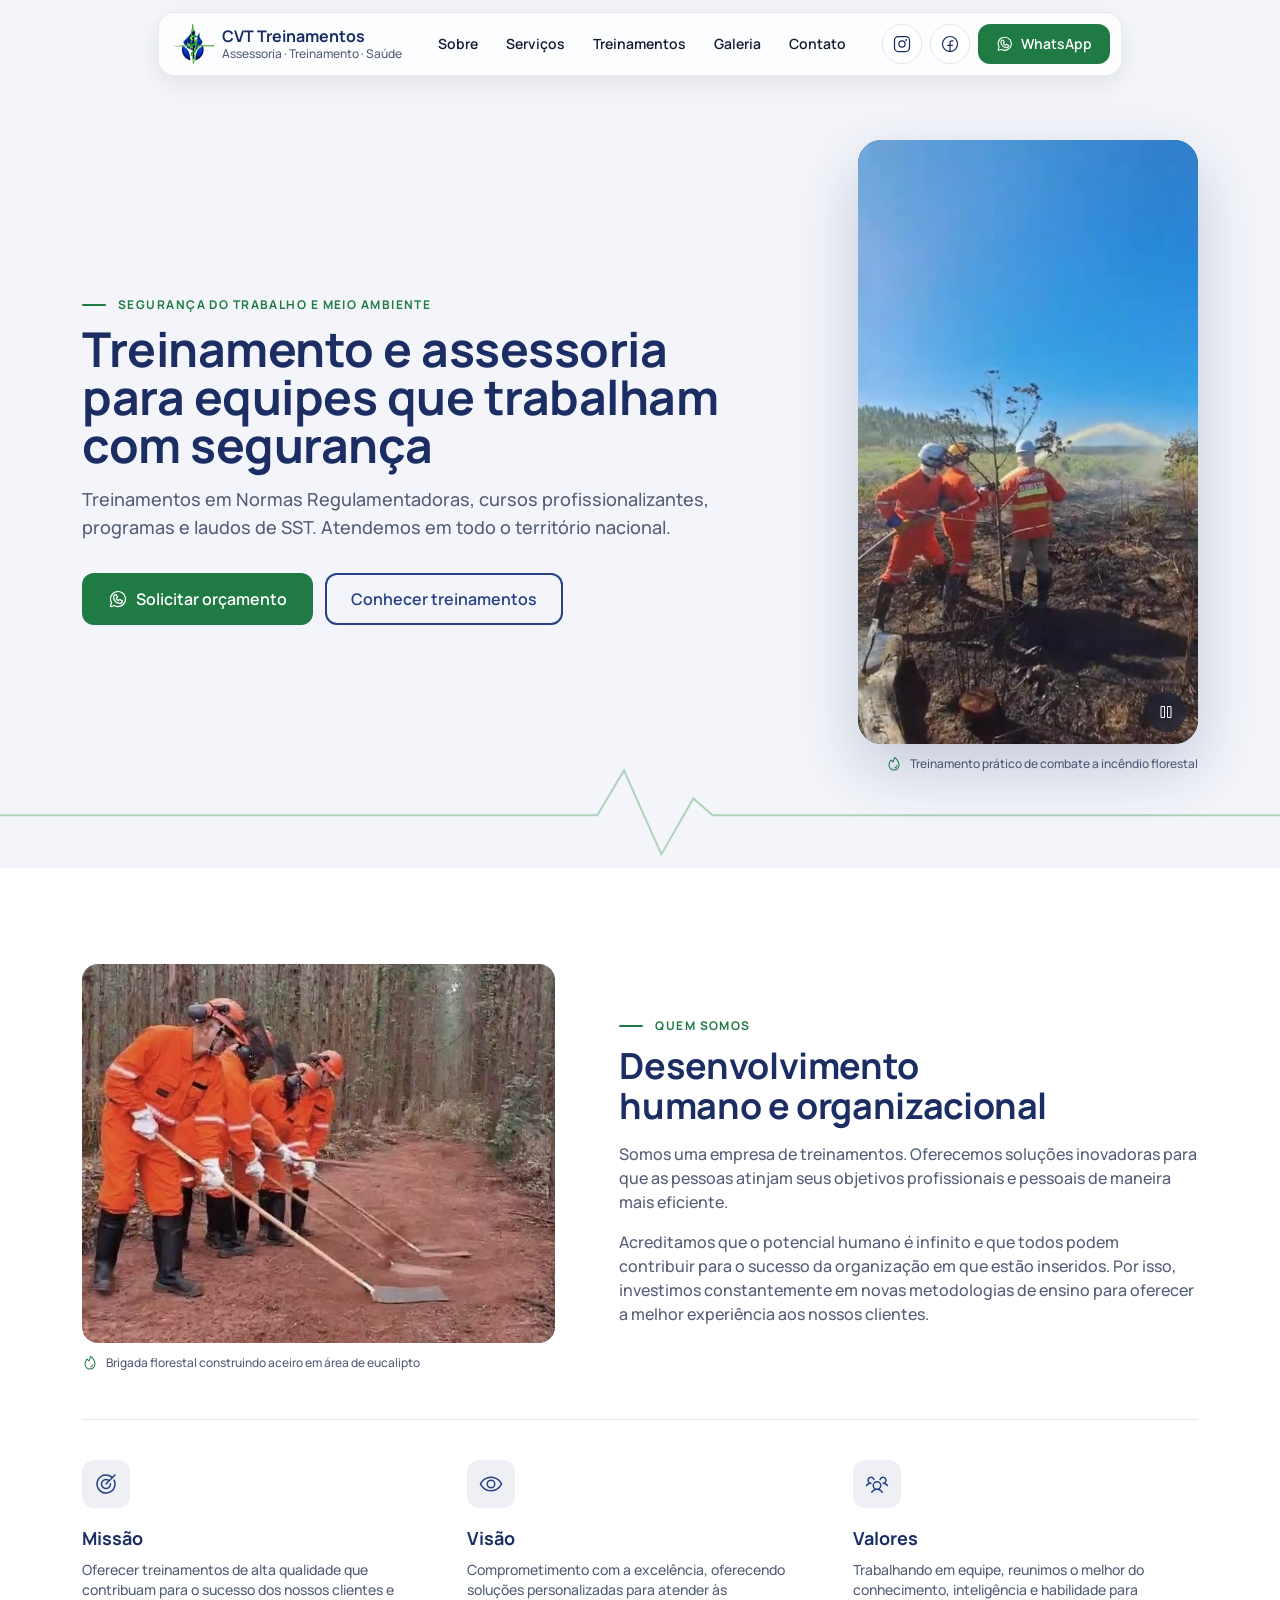
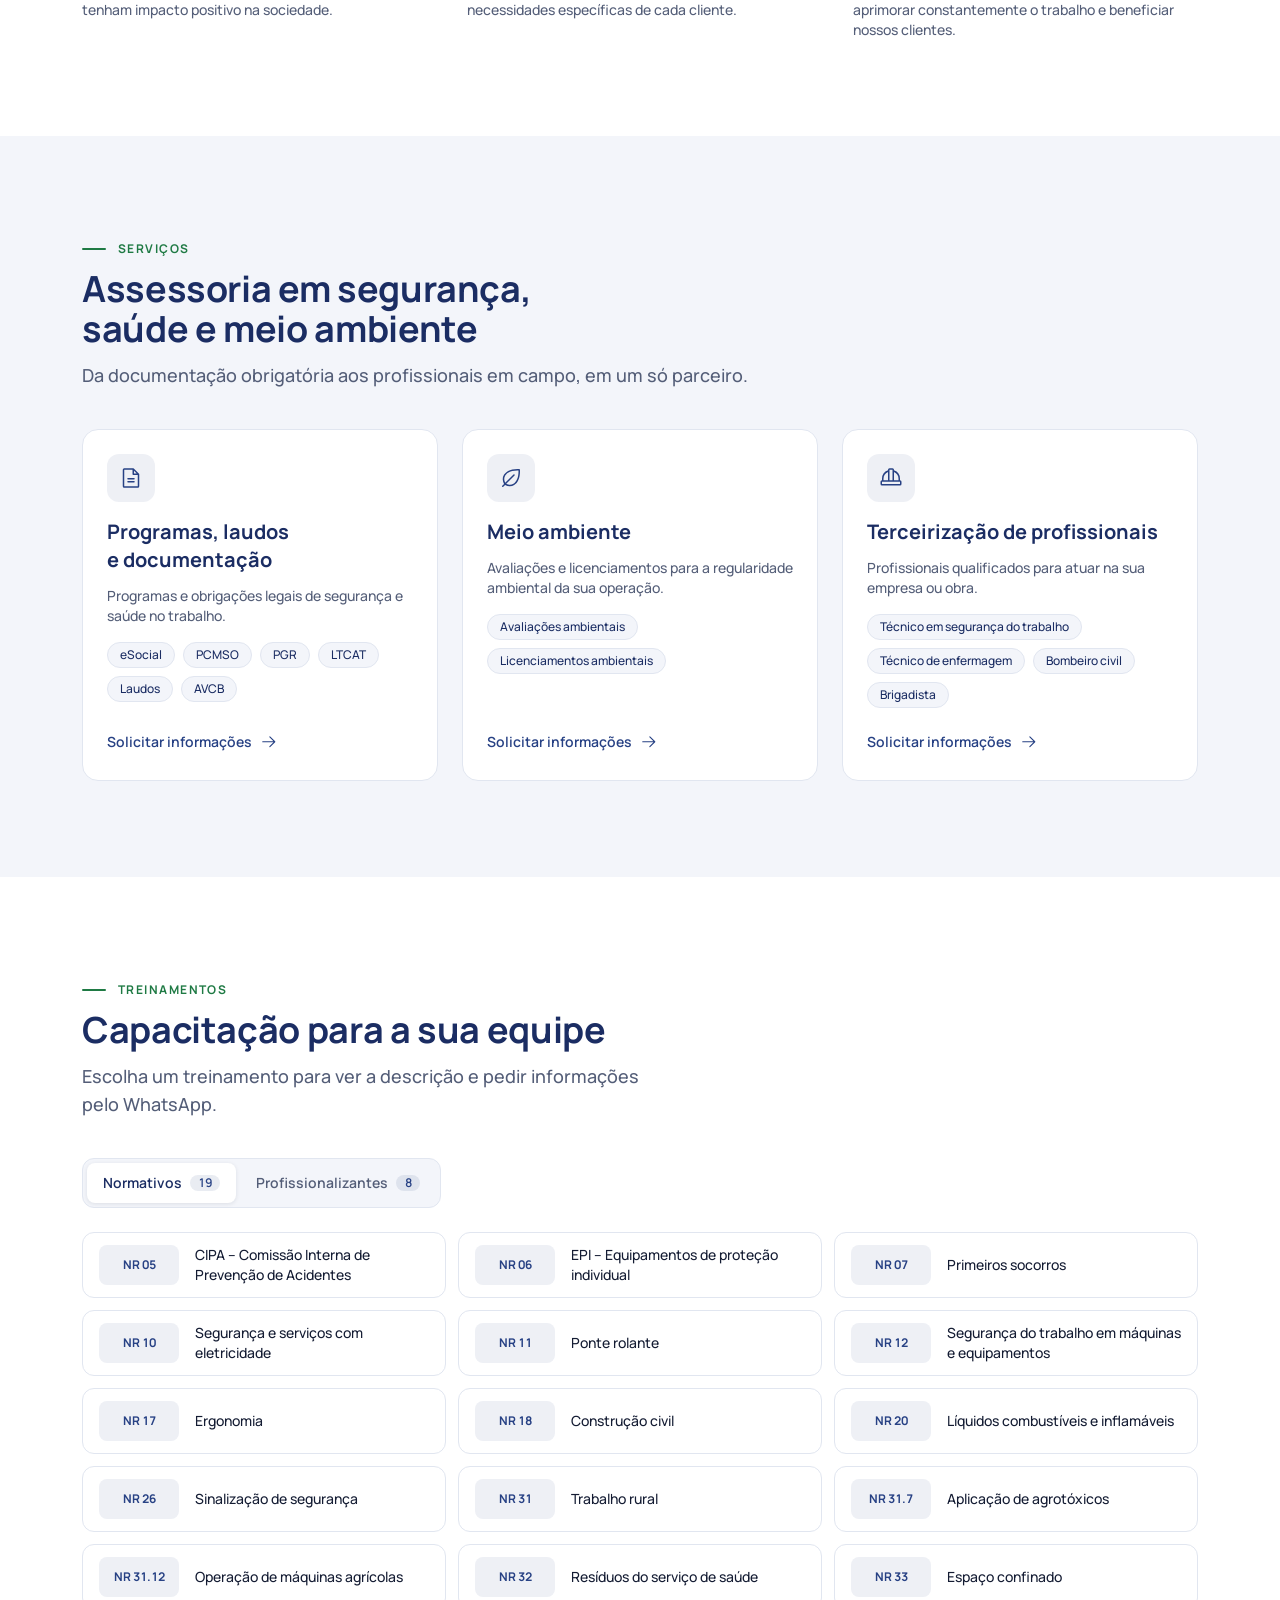
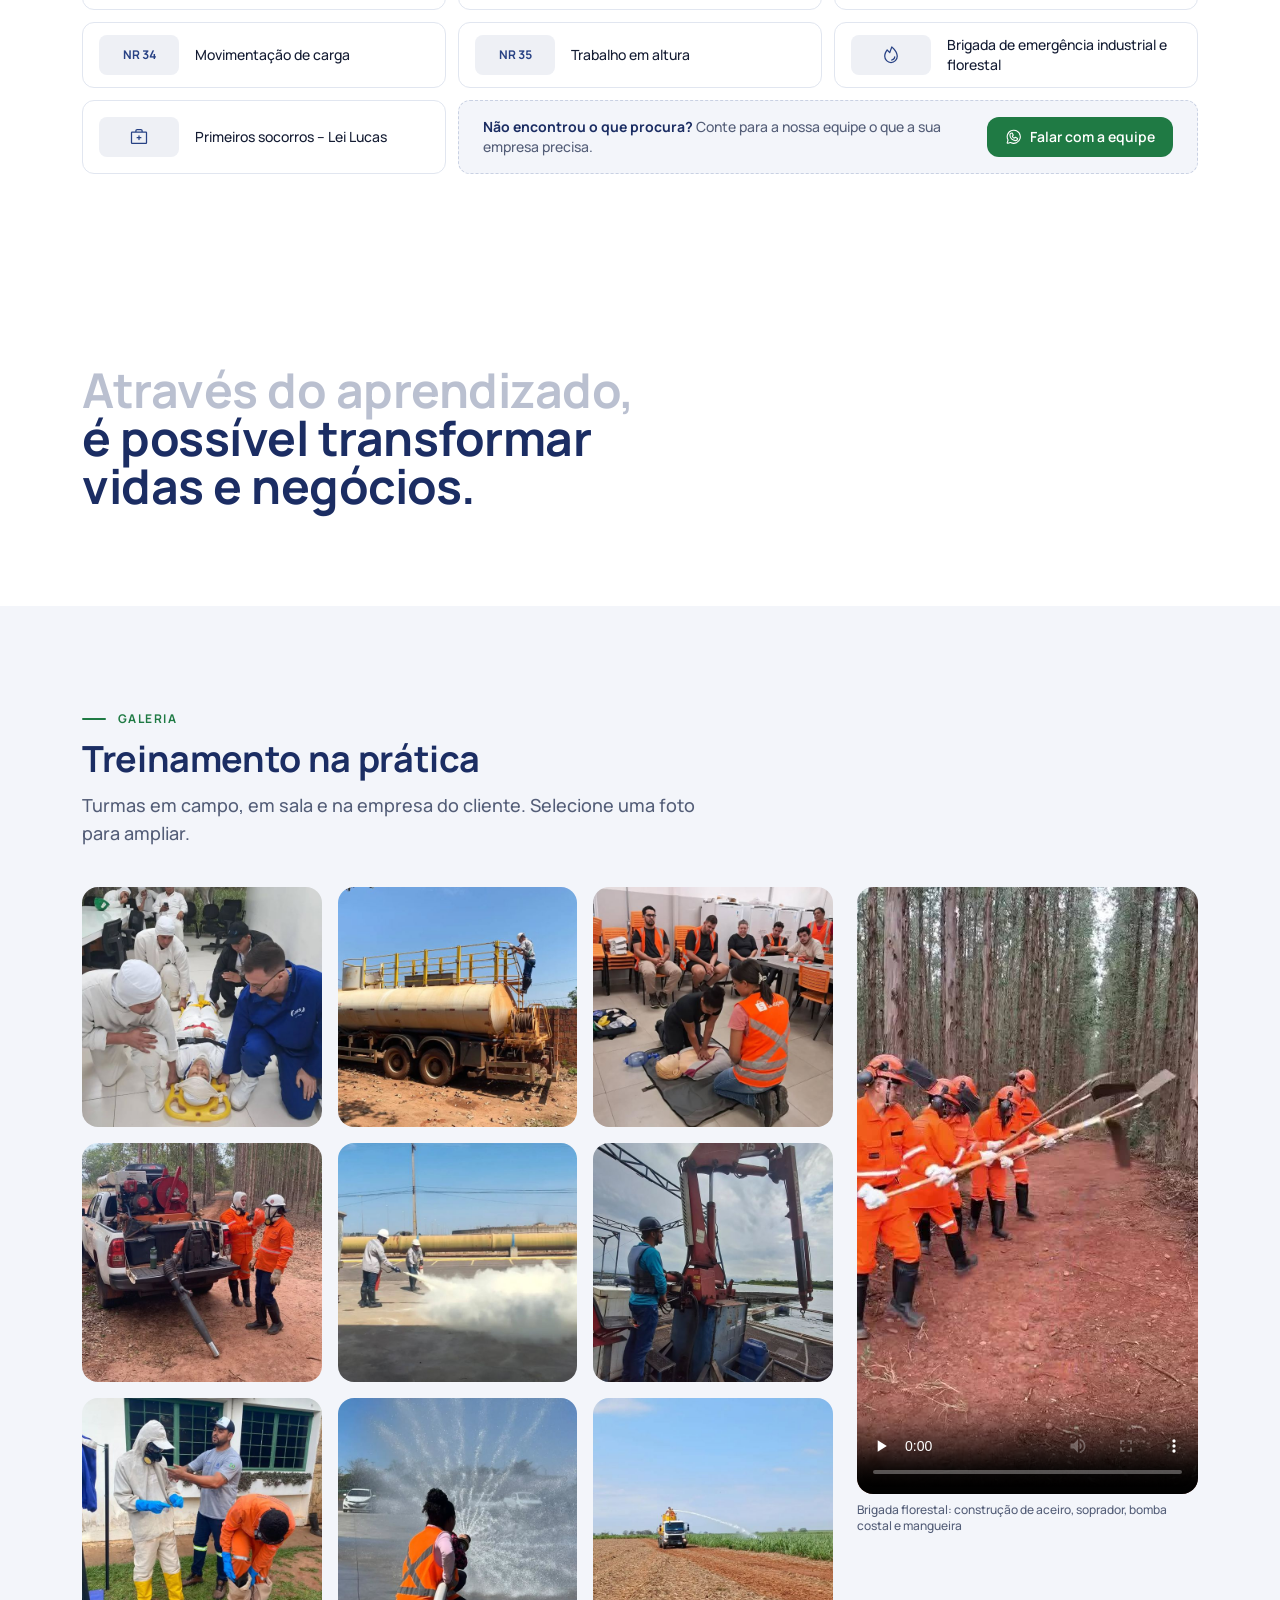
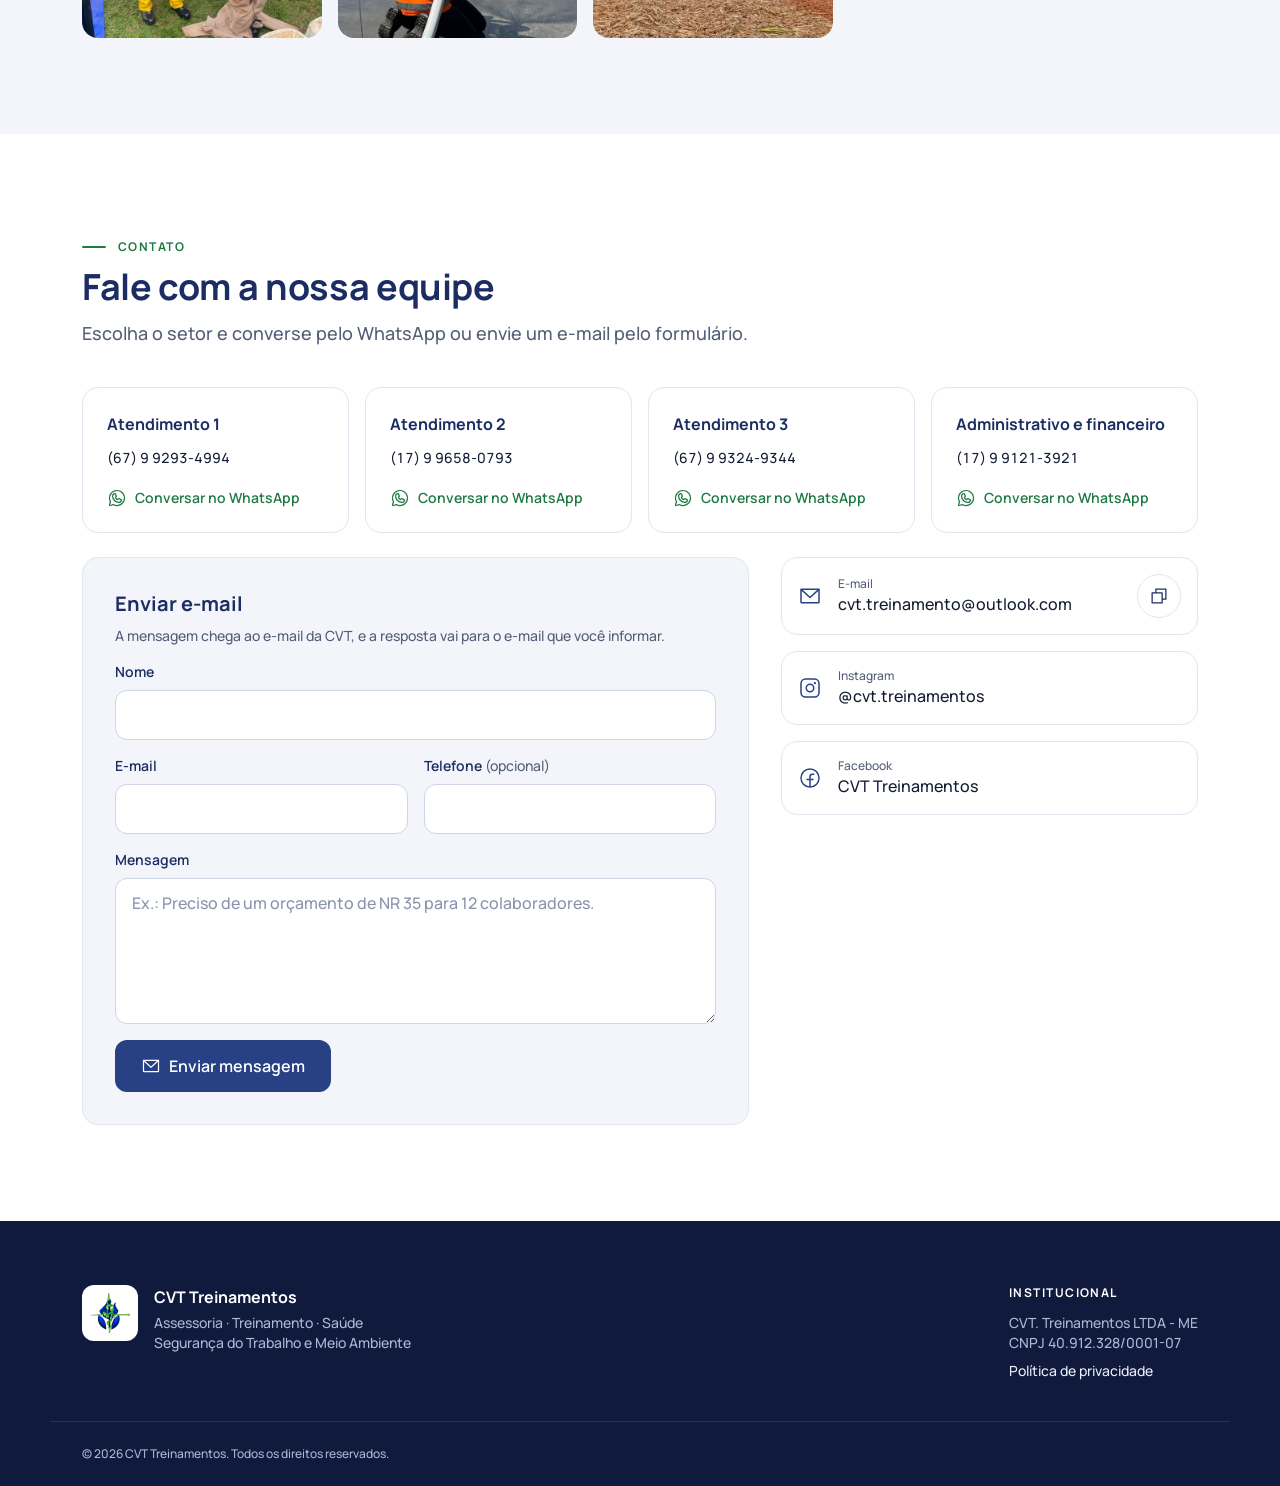
==== commit c95119e7: "Foto enviada pelo cliente na seção Sobre Moldura na proporção da foto (5:4) no celular e no computad" ====
--- a/index.html
+++ b/index.html
@@ -154,7 +154,7 @@
       <div class="about-grid">
         <figure class="about-media reveal">
           <div class="about-photo">
-            <img src="assets/img/sobre-brigada.jpg" alt="Brigadistas de macacão laranja construindo aceiro com ferramentas manuais em área de eucalipto" width="720" height="720" loading="lazy">
+            <img src="assets/img/sobre-brigada.jpg" alt="Brigadistas de macacão laranja e capacete construindo aceiro com ferramentas manuais em área de eucalipto" width="719" height="572" loading="lazy">
           </div>
           <figcaption><svg class="ico" aria-hidden="true"><use href="#i-flame"/></svg>Brigada florestal construindo aceiro em área de eucalipto</figcaption>
         </figure>
--- a/assets/css/style.css
+++ b/assets/css/style.css
@@ -327,7 +327,7 @@
 /* Sobre */
 .about-grid { display: grid; gap: 32px; align-items: center; }
 .about-media { margin: 0; min-width: 0; }
-.about-photo { border-radius: 16px; overflow: hidden; aspect-ratio: 4 / 3; background: var(--bg-alt); }
+.about-photo { border-radius: 16px; overflow: hidden; aspect-ratio: 5 / 4; background: var(--bg-alt); }   /* proporção da foto */
 .about-photo img { width: 100%; height: 100%; object-fit: cover; object-position: center 50%; }
 .about-copy { min-width: 0; }
 .about-copy h2 { margin-bottom: 16px; }
@@ -340,7 +340,6 @@
 
 @media (min-width: 900px) {
   .about-grid { grid-template-columns: minmax(0, .9fr) minmax(0, 1.1fr); gap: 64px; }
-  .about-photo { aspect-ratio: 1 / 1; }
   .mvv { grid-template-columns: repeat(3, minmax(0, 1fr)); gap: 40px; }
 }
 
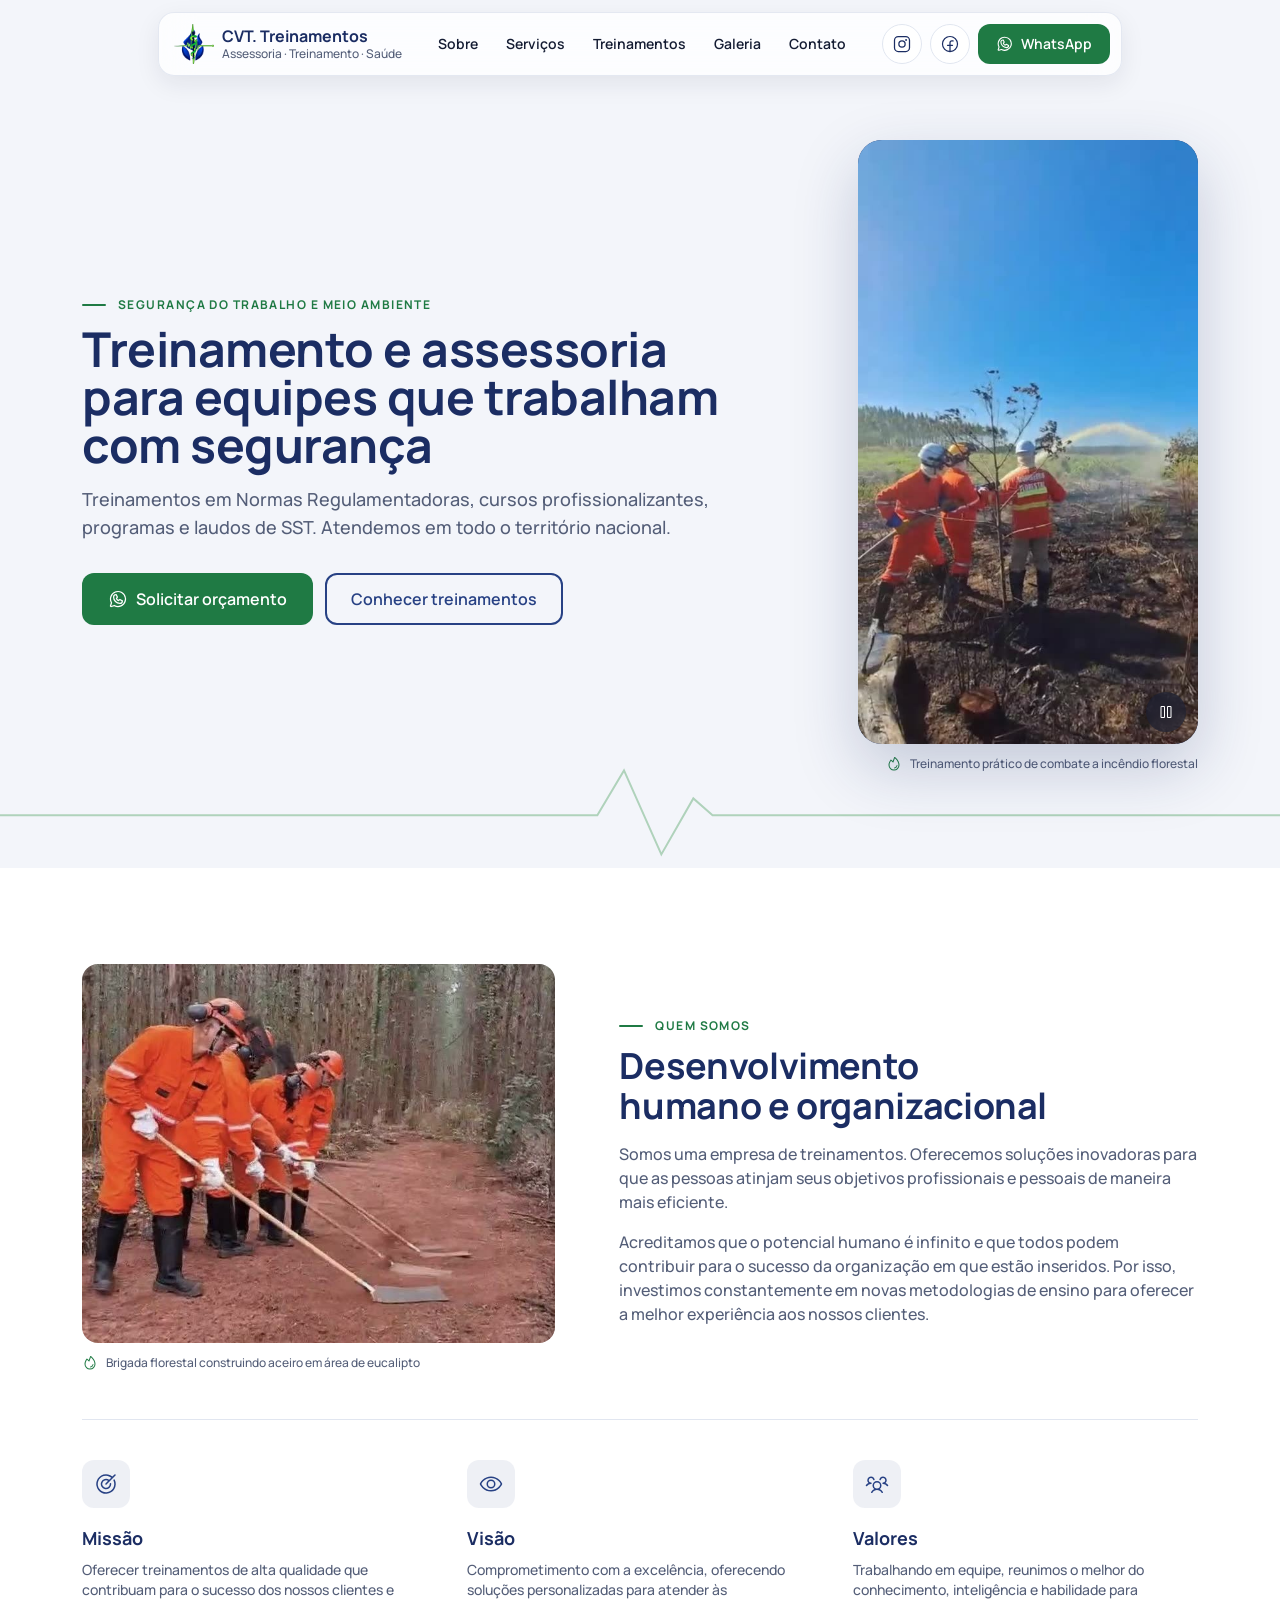
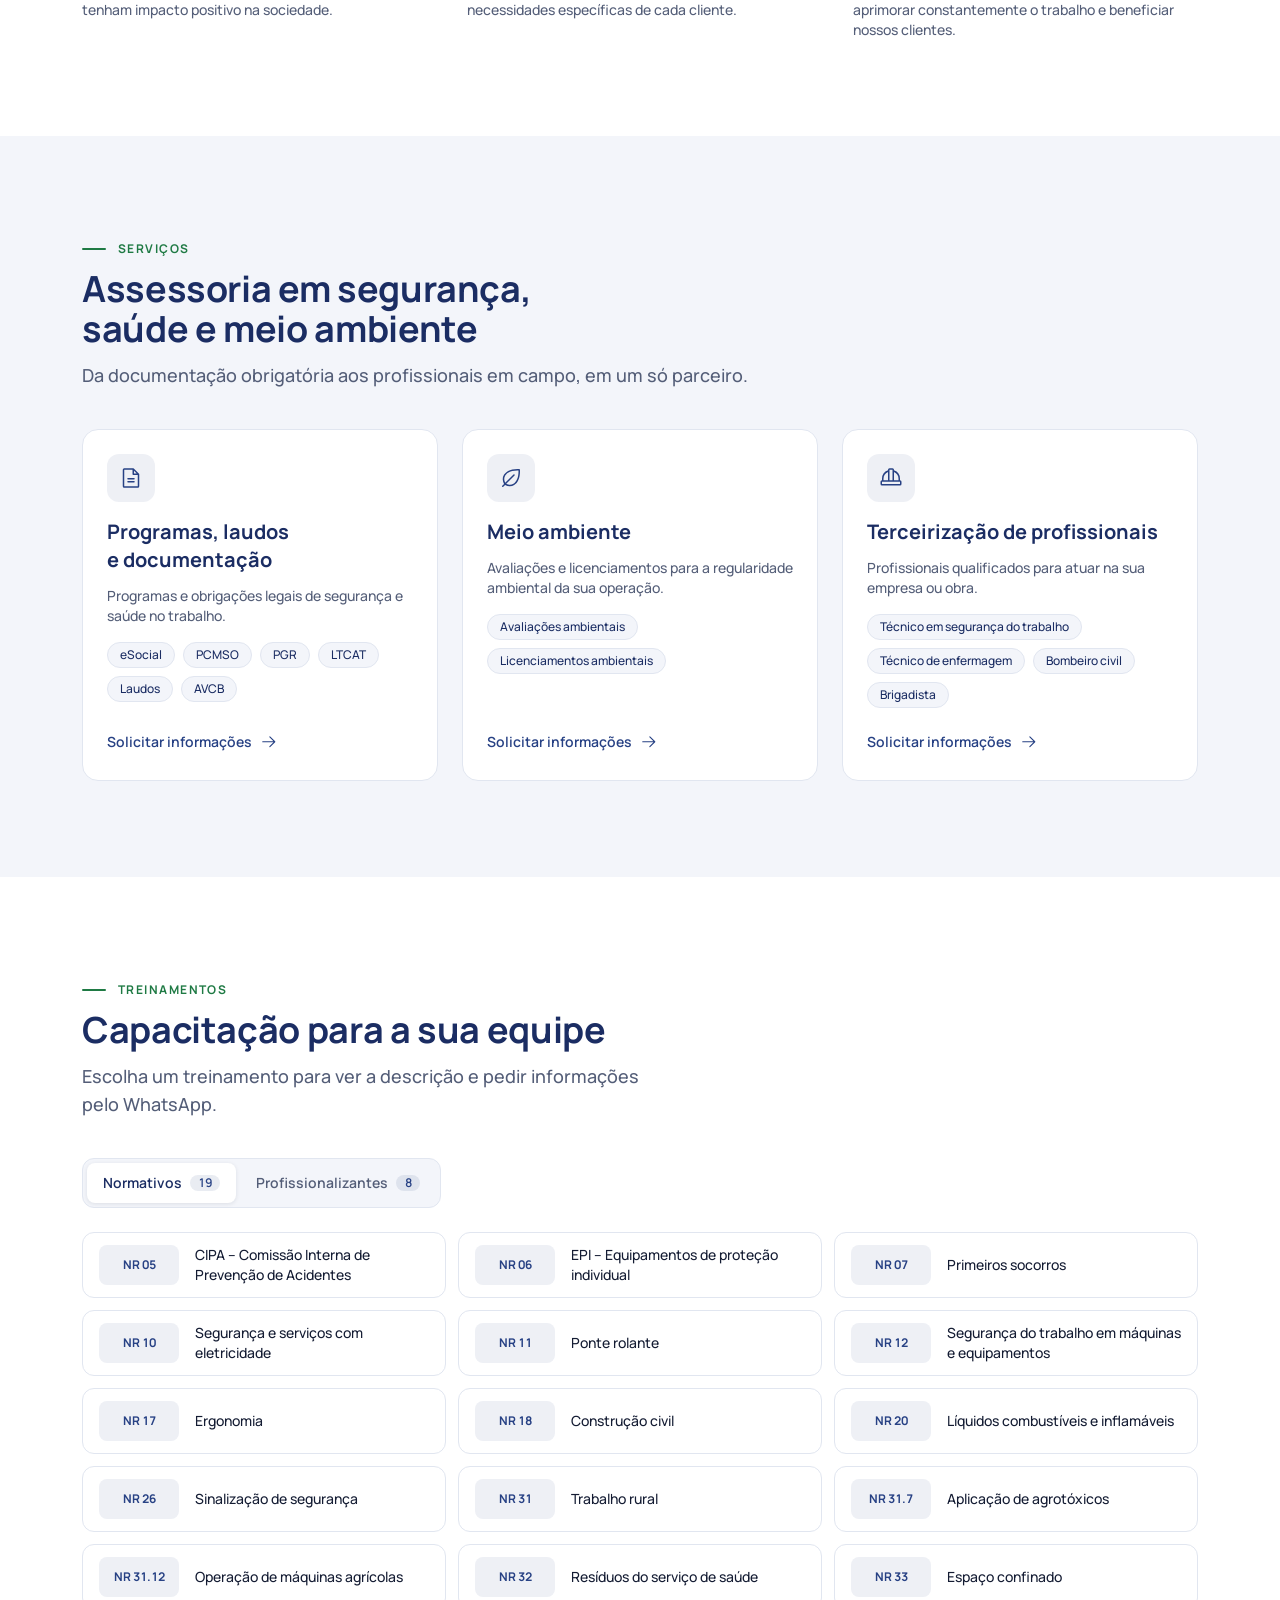
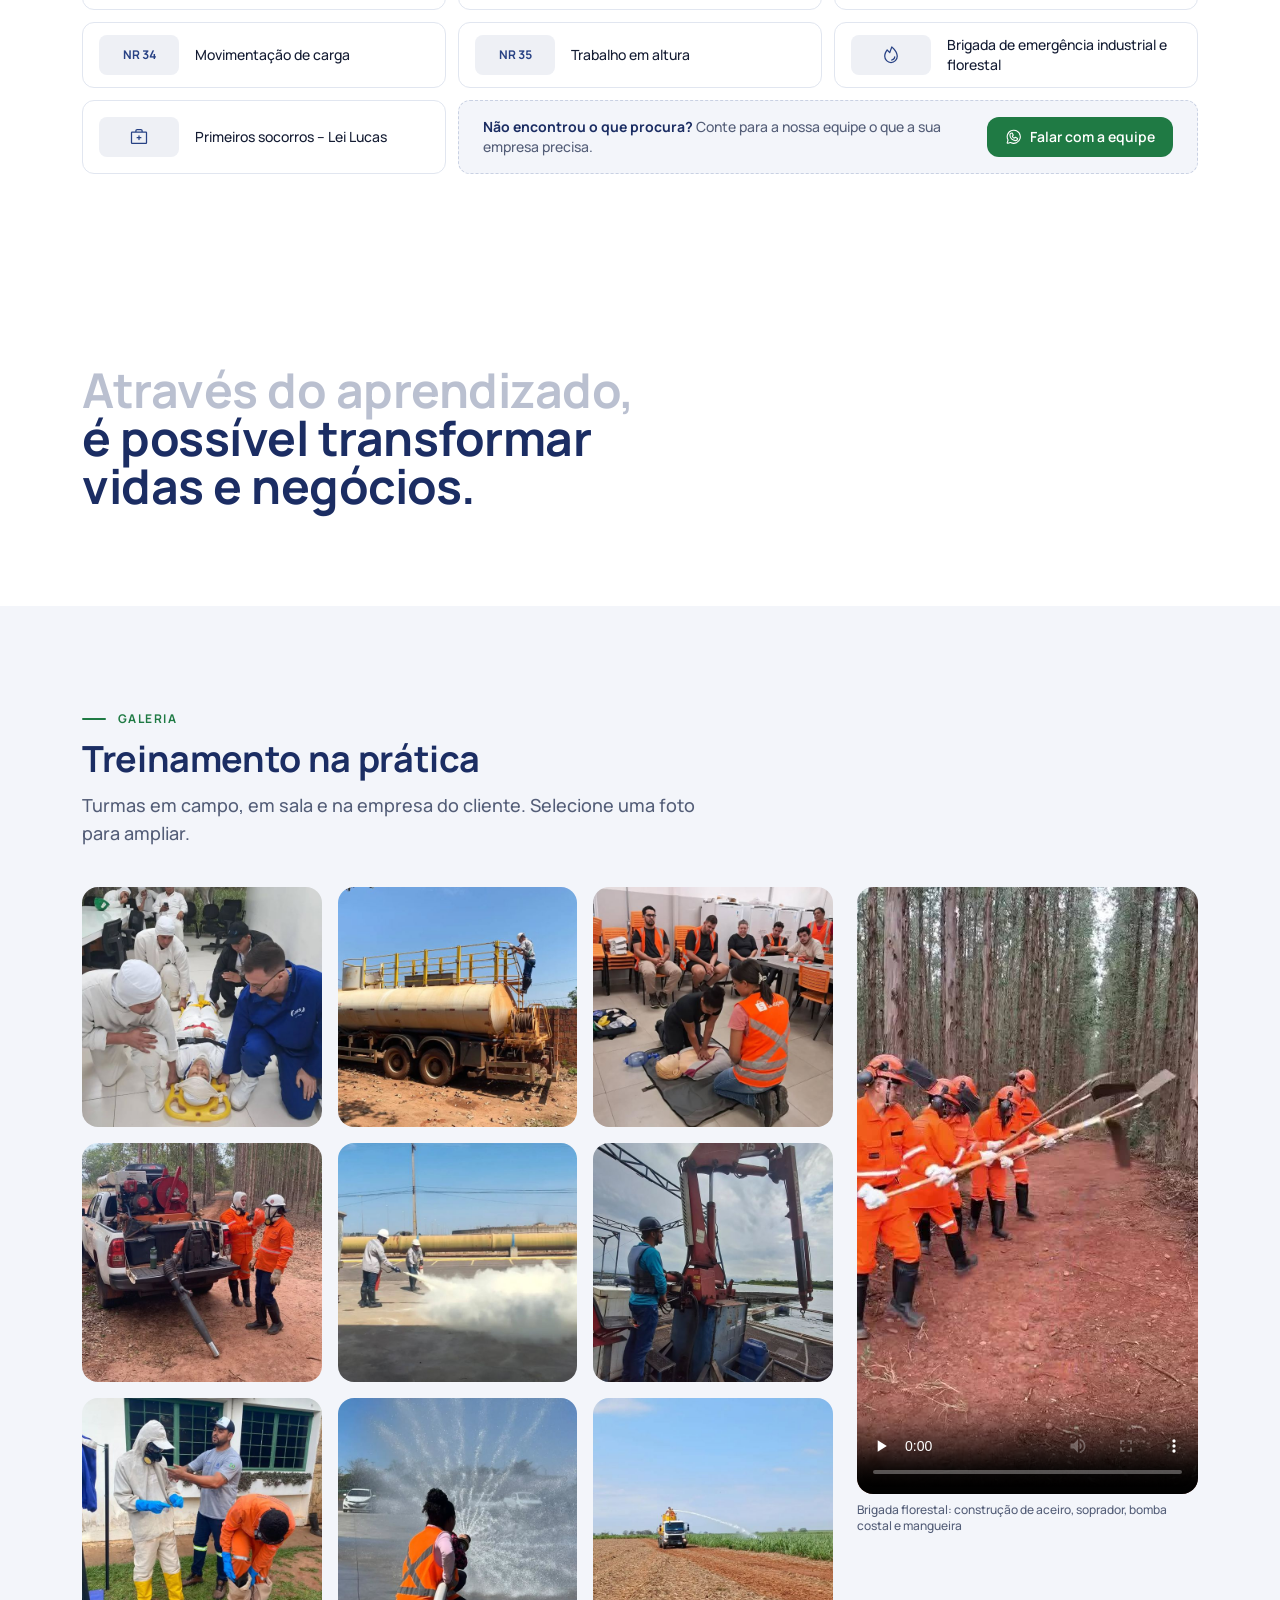
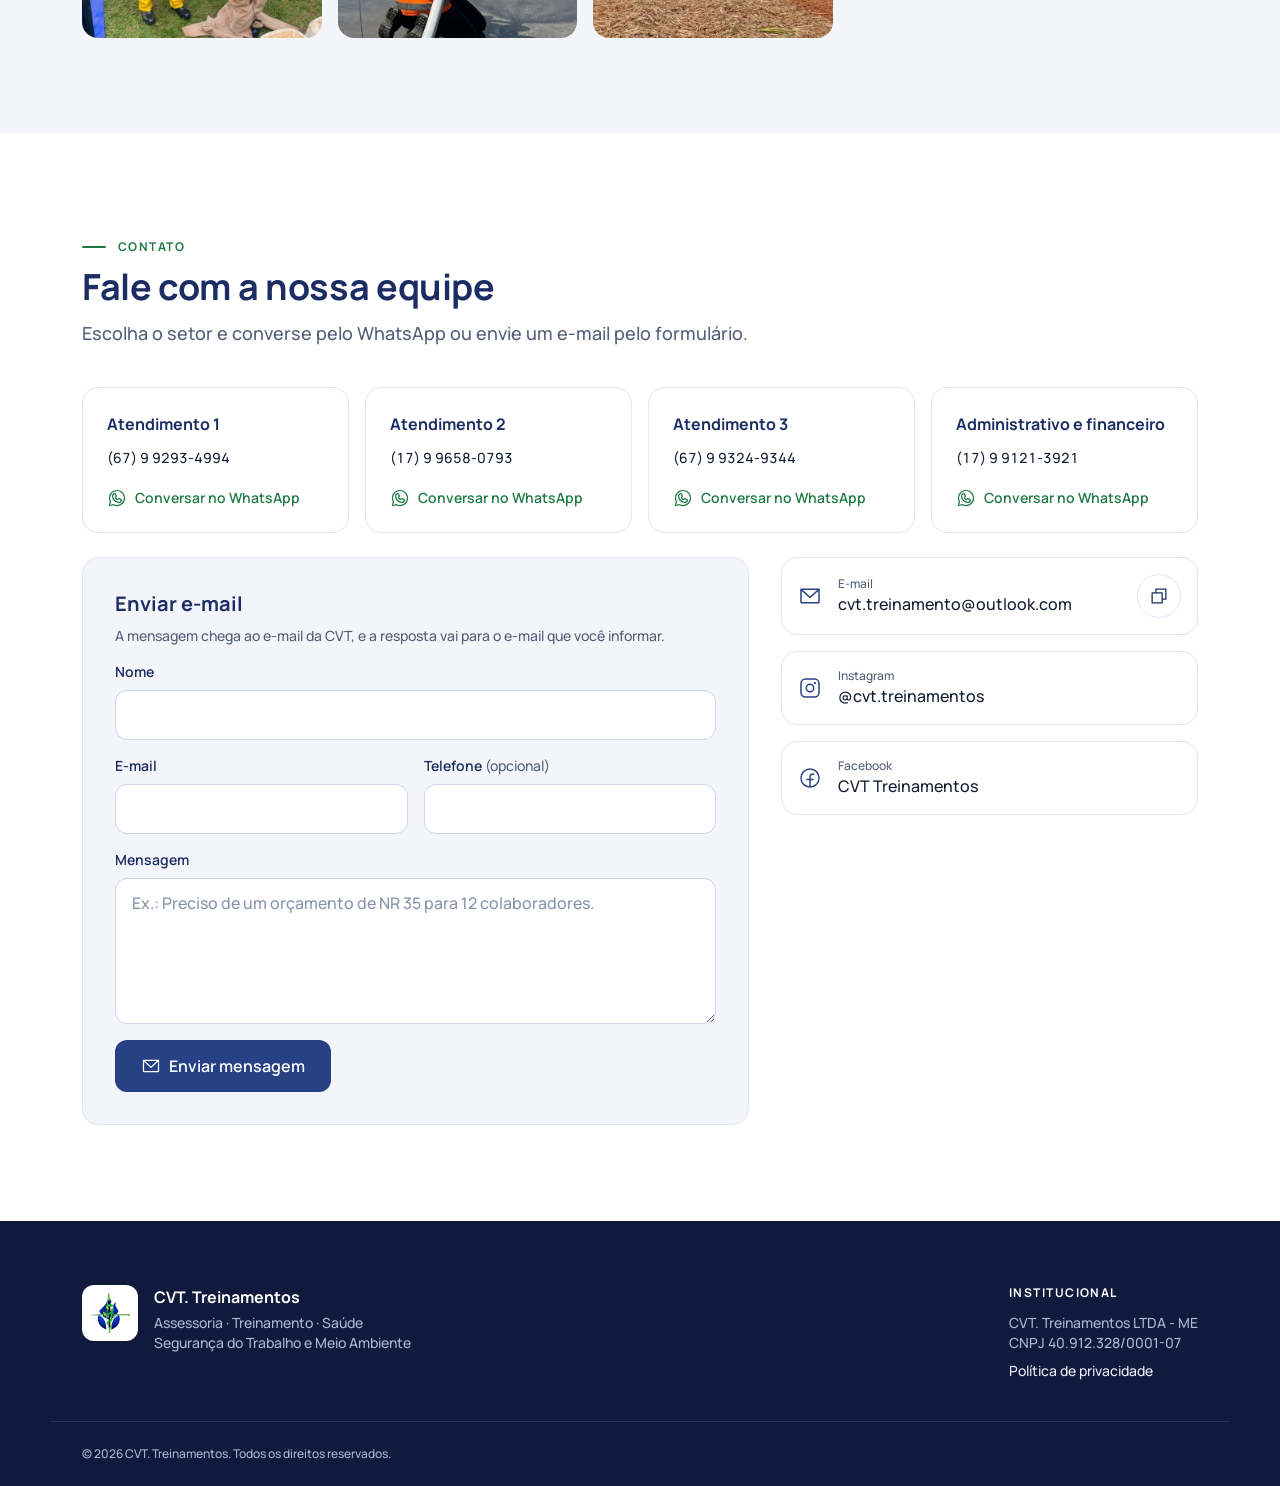
==== commit 40dbebee: "Volta o nome de exibição para "CVT. Treinamentos" Co-Authored-By: Claude Opus 5.5 <noreply@anthropic" ====
--- a/index.html
+++ b/index.html
@@ -32,7 +32,7 @@
   {
     "@context": "https://schema.org",
     "@type": "Organization",
-    "name": "CVT Treinamentos",
+    "name": "CVT. Treinamentos",
     "legalName": "CVT. Treinamentos LTDA - ME",
     "taxID": "40.912.328/0001-07",
     "email": "cvt.treinamento@outlook.com",
@@ -78,7 +78,7 @@
     <a class="brand" href="#topo">
       <img src="assets/img/logo-simbolo.png" alt="" width="40" height="39">
       <span class="brand-text">
-        <strong>CVT Treinamentos</strong>
+        <strong>CVT. Treinamentos</strong>
         <small>Assessoria · Treinamento · Saúde</small>
       </span>
     </a>
@@ -434,7 +434,7 @@
     <div class="footer-brand">
       <span class="footer-logo"><img src="assets/img/logo-simbolo.png" alt="" width="40" height="39" loading="lazy"></span>
       <div>
-        <strong>CVT Treinamentos</strong>
+        <strong>CVT. Treinamentos</strong>
         <p>Assessoria · Treinamento · Saúde<br>Segurança do Trabalho e Meio Ambiente</p>
       </div>
     </div>
@@ -446,7 +446,7 @@
     </div>
   </div>
   <div class="wrap footer-bottom">
-    <p>© <span data-year>2026</span> CVT Treinamentos. Todos os direitos reservados.</p>
+    <p>© <span data-year>2026</span> CVT. Treinamentos. Todos os direitos reservados.</p>
   </div>
 </footer>
 
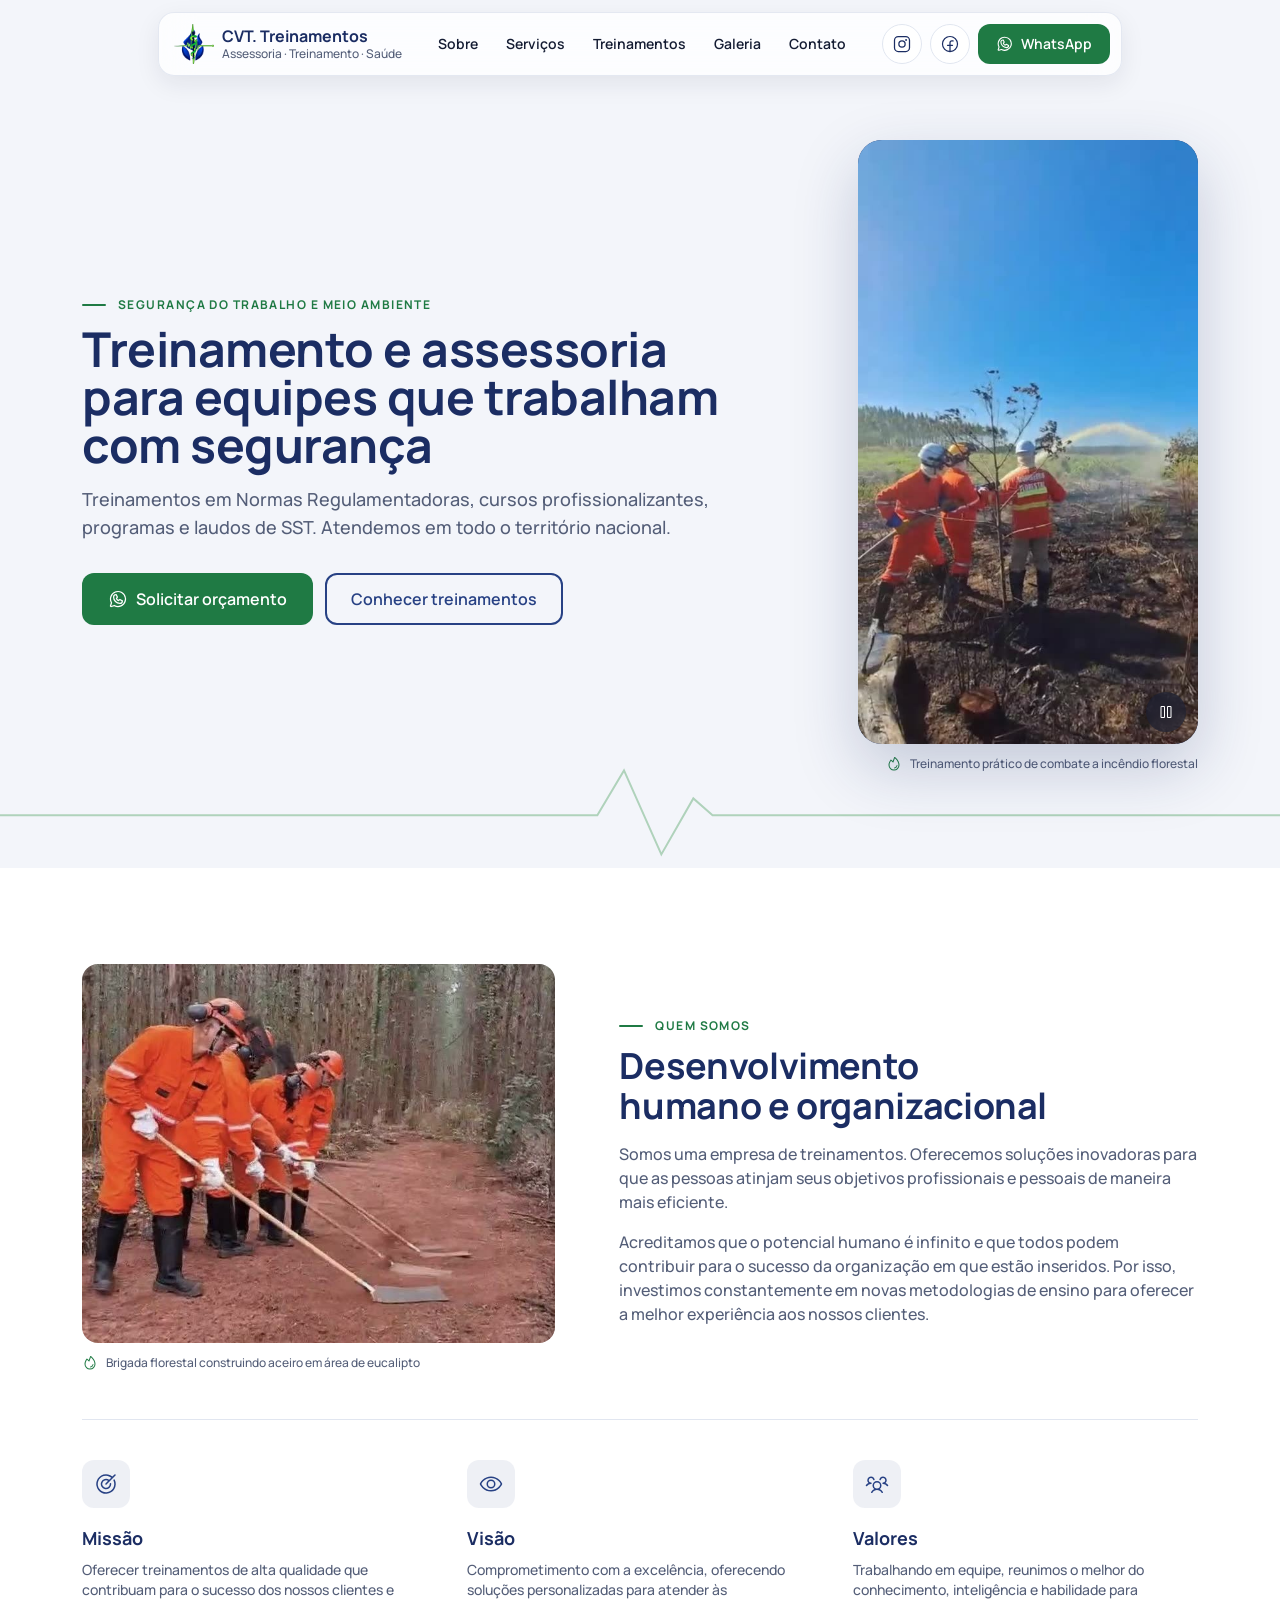
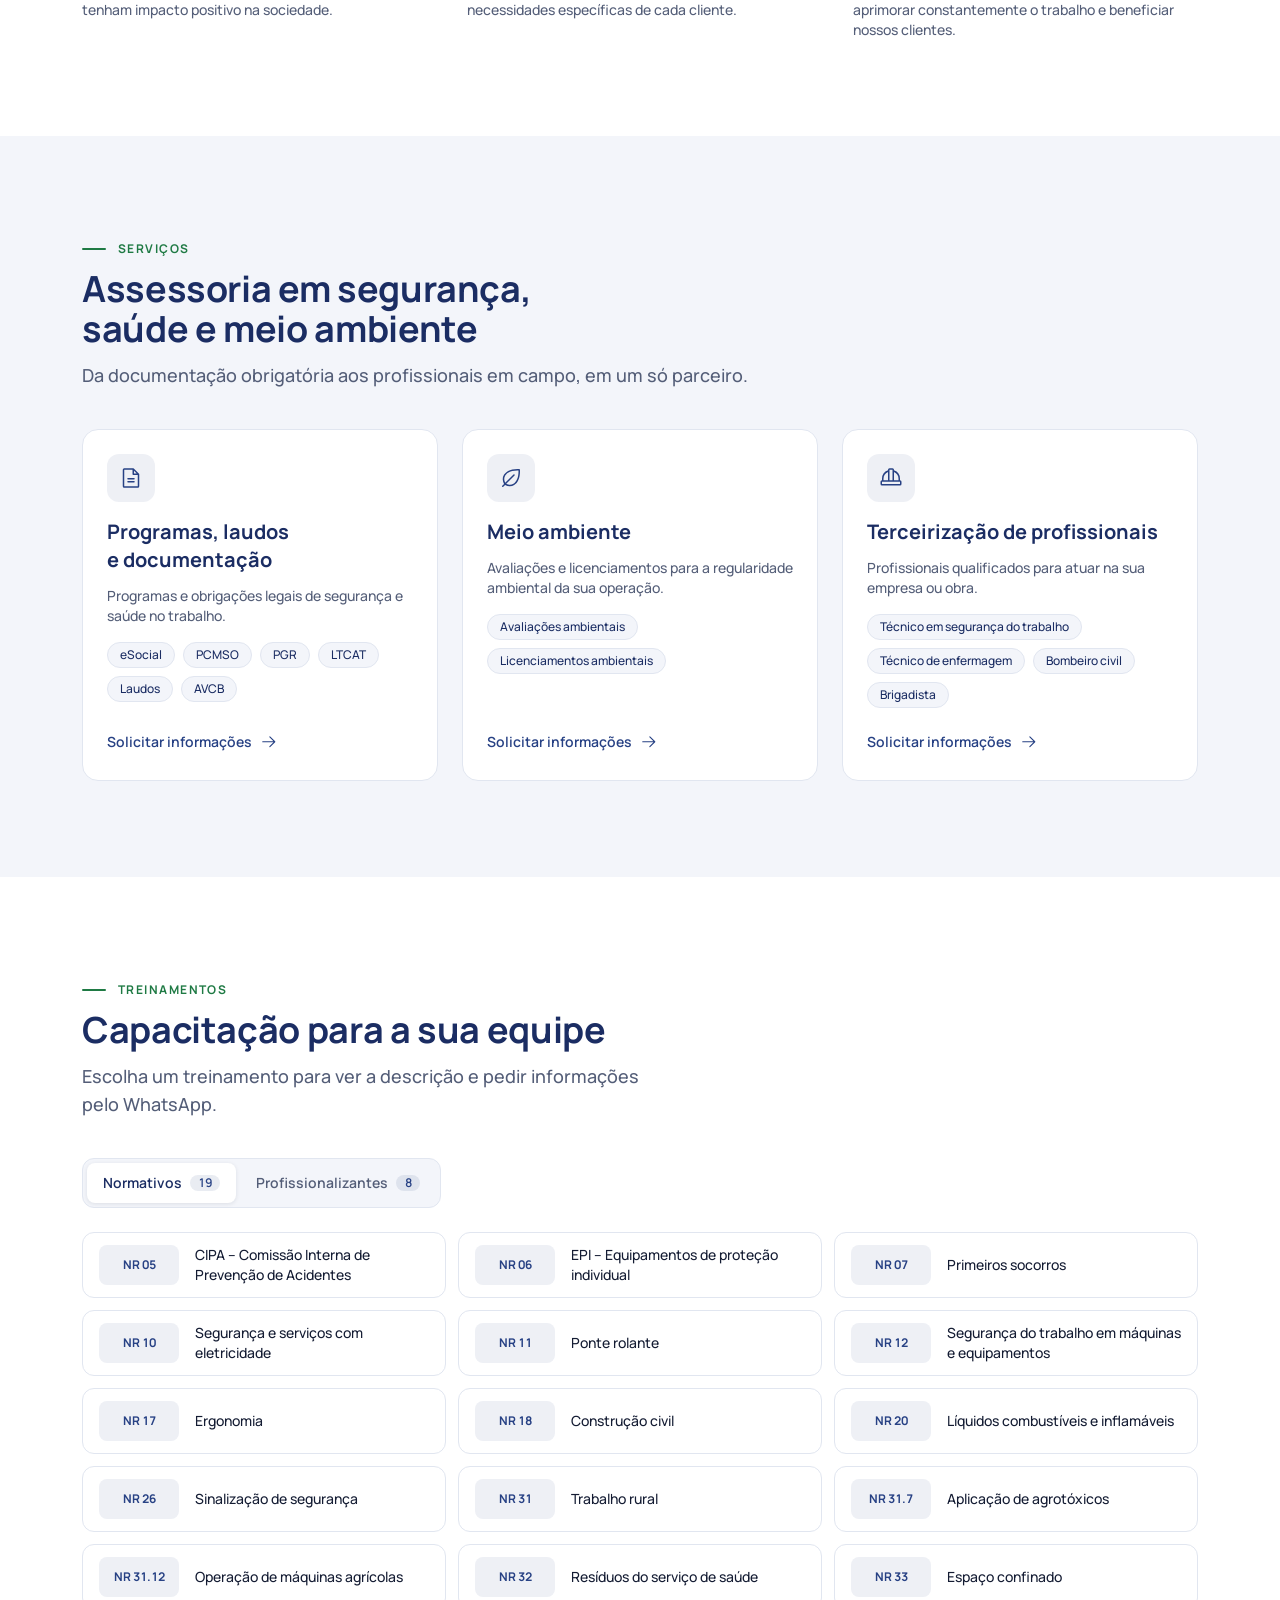
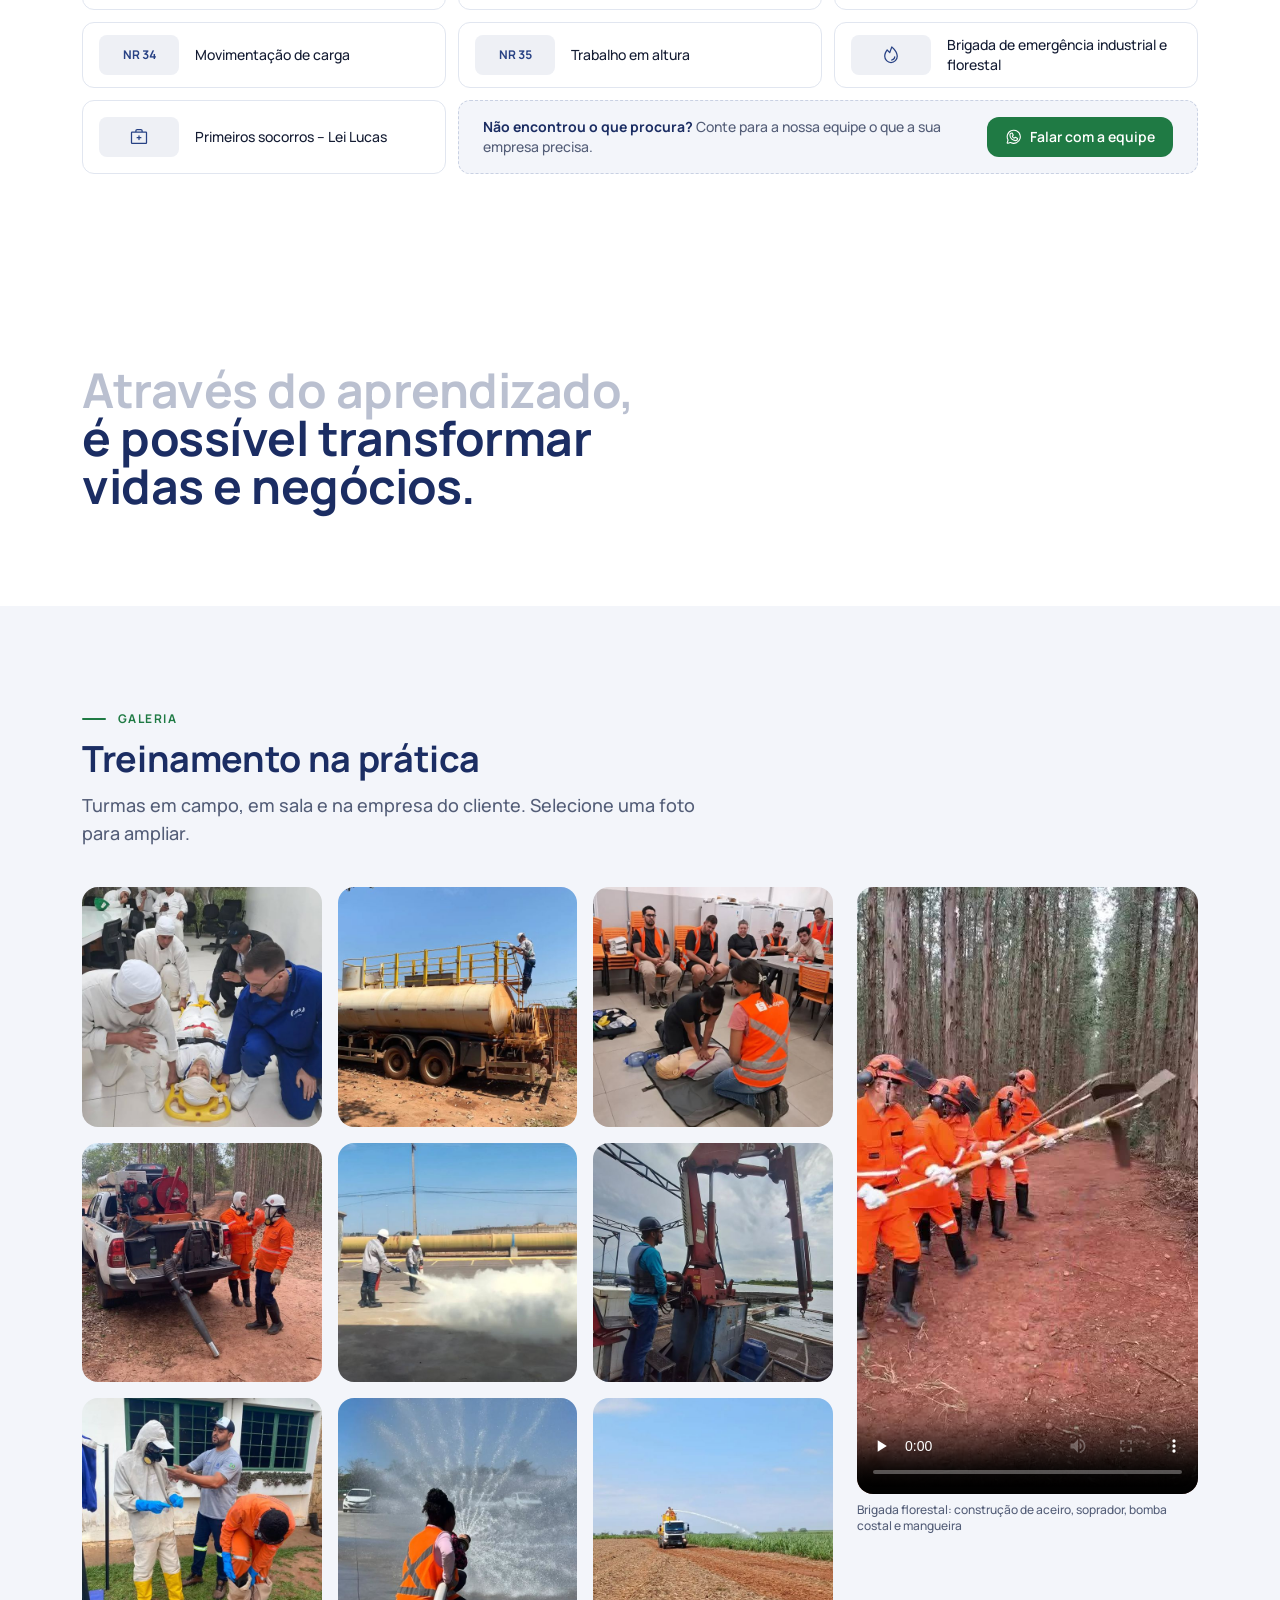
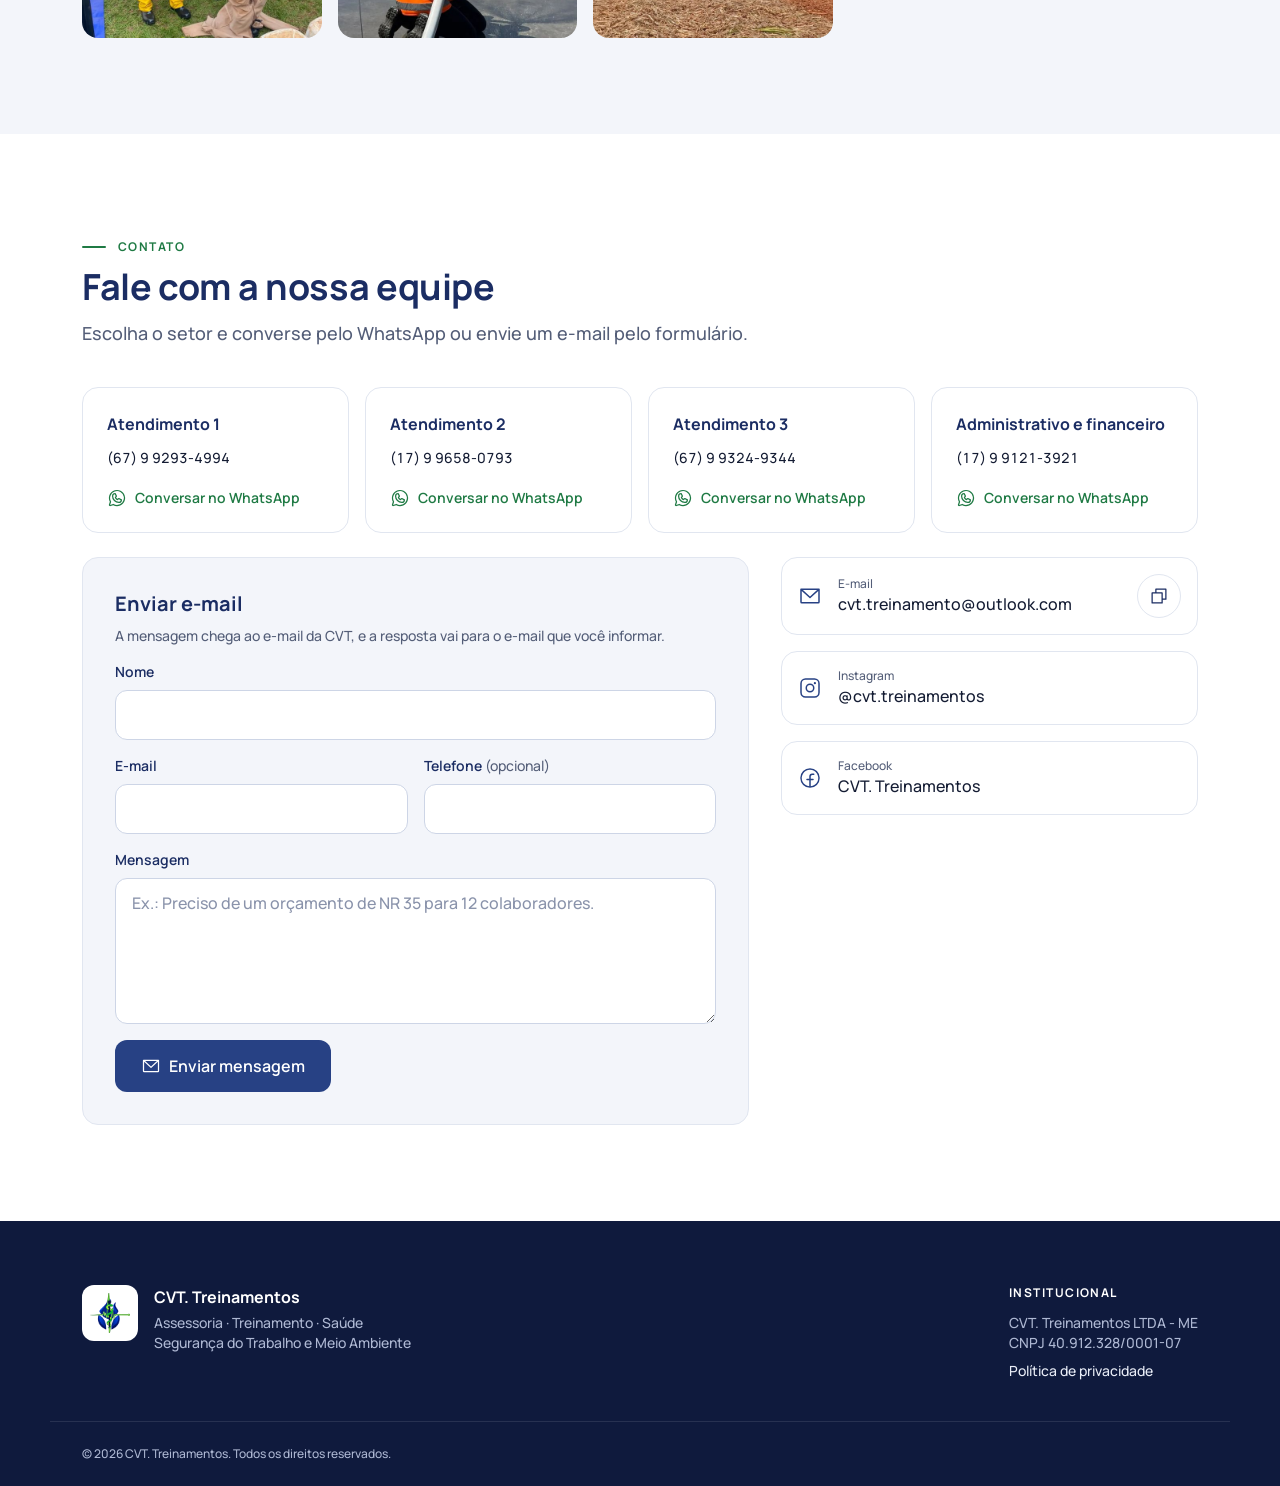
==== commit 257131a1: "Nome "CVT. Treinamentos" também em títulos, metadados e mensagens Título da aba, descrição e prévia " ====
--- a/index.html
+++ b/index.html
@@ -3,17 +3,17 @@
 <head>
   <meta charset="utf-8">
   <meta name="viewport" content="width=device-width, initial-scale=1, viewport-fit=cover">
-  <title>CVT Treinamentos | Treinamentos de NR e segurança do trabalho</title>
+  <title>CVT. Treinamentos | Treinamentos de NR e segurança do trabalho</title>
   <meta name="claude:viewport-fit-sides" content="cover">
-  <meta name="description" content="CVT Treinamentos: assessoria, treinamento e saúde em Segurança do Trabalho e Meio Ambiente. Treinamentos normativos (NRs), cursos profissionalizantes e serviços técnicos, com atendimento em todo o território nacional.">
+  <meta name="description" content="CVT. Treinamentos: assessoria, treinamento e saúde em Segurança do Trabalho e Meio Ambiente. Treinamentos normativos (NRs), cursos profissionalizantes e serviços técnicos, com atendimento em todo o território nacional.">
   <meta name="theme-color" content="#1B2D63">
   <link rel="canonical" href="https://brunoverteiro.github.io/cvt-treinamentos/">
 
   <!-- Compartilhamento em redes sociais -->
   <meta property="og:type" content="website">
   <meta property="og:locale" content="pt_BR">
-  <meta property="og:site_name" content="CVT Treinamentos">
-  <meta property="og:title" content="CVT Treinamentos | Segurança do Trabalho e Meio Ambiente">
+  <meta property="og:site_name" content="CVT. Treinamentos">
+  <meta property="og:title" content="CVT. Treinamentos | Segurança do Trabalho e Meio Ambiente">
   <meta property="og:description" content="Treinamentos normativos, cursos profissionalizantes e assessoria em SST e meio ambiente. Atendemos em todo o território nacional.">
   <meta property="og:image" content="https://brunoverteiro.github.io/cvt-treinamentos/assets/img/og-image.jpg">
   <meta property="og:url" content="https://brunoverteiro.github.io/cvt-treinamentos/">
@@ -99,8 +99,8 @@
 
     <div class="header-actions">
       <div class="social social-header">
-        <a class="social-btn" href="https://www.instagram.com/cvt.treinamentos/" target="_blank" rel="noopener" data-social="instagram" aria-label="Instagram da CVT Treinamentos"><svg class="ico" aria-hidden="true"><use href="#i-insta"/></svg></a>
-        <a class="social-btn" href="#" target="_blank" rel="noopener" data-social="facebook" aria-label="Facebook da CVT Treinamentos" hidden><svg class="ico" aria-hidden="true"><use href="#i-fb"/></svg></a>
+        <a class="social-btn" href="https://www.instagram.com/cvt.treinamentos/" target="_blank" rel="noopener" data-social="instagram" aria-label="Instagram da CVT. Treinamentos"><svg class="ico" aria-hidden="true"><use href="#i-insta"/></svg></a>
+        <a class="social-btn" href="#" target="_blank" rel="noopener" data-social="facebook" aria-label="Facebook da CVT. Treinamentos" hidden><svg class="ico" aria-hidden="true"><use href="#i-fb"/></svg></a>
       </div>
       <button class="btn btn-wa btn-sm" type="button" data-wa-open aria-label="Falar pelo WhatsApp">
         <svg class="ico" aria-hidden="true"><use href="#i-wa"/></svg>
@@ -361,7 +361,7 @@
       <ul class="sectors" id="sector-list">
         <!-- Preenchido a partir de assets/js/config.js -->
       </ul>
-      <noscript><p><a href="https://linktr.ee/cvttreinamentos">Ver todos os contatos da CVT Treinamentos</a></p></noscript>
+      <noscript><p><a href="https://linktr.ee/cvttreinamentos">Ver todos os contatos da CVT. Treinamentos</a></p></noscript>
 
       <div class="contact-grid">
         <form class="contact-form" id="contact-form" action="https://formsubmit.co/cvt.treinamento@outlook.com" method="POST" novalidate>
@@ -392,7 +392,7 @@
 
           <!-- Campos do FormSubmit -->
           <input type="text" name="_honey" class="hp" tabindex="-1" autocomplete="off" aria-hidden="true">
-          <input type="hidden" name="_subject" value="Novo contato pelo site da CVT Treinamentos">
+          <input type="hidden" name="_subject" value="Novo contato pelo site da CVT. Treinamentos">
           <input type="hidden" name="_template" value="table">
           <input type="hidden" name="_next" value="https://brunoverteiro.github.io/cvt-treinamentos/#contato">
 
@@ -420,7 +420,7 @@
         </a>
         <a class="channel" href="#" target="_blank" rel="noopener" data-social="facebook" hidden>
           <svg class="ico" aria-hidden="true"><use href="#i-fb"/></svg>
-          <div><span class="channel-label">Facebook</span><span>CVT Treinamentos</span></div>
+          <div><span class="channel-label">Facebook</span><span>CVT. Treinamentos</span></div>
         </a>
       </div>
       </div>
--- a/assets/css/style.css
+++ b/assets/css/style.css
@@ -1,5 +1,5 @@
 /* =========================================================
-   CVT Treinamentos — Landing page
+   CVT. Treinamentos — Landing page
    Layout: corporativo, alinhado à esquerda, faixas alternadas
    branco / azul-acinzentado e rodapé marinho; barra de navegação
    flutuante; linha de pulso (ECG) do logotipo como único
